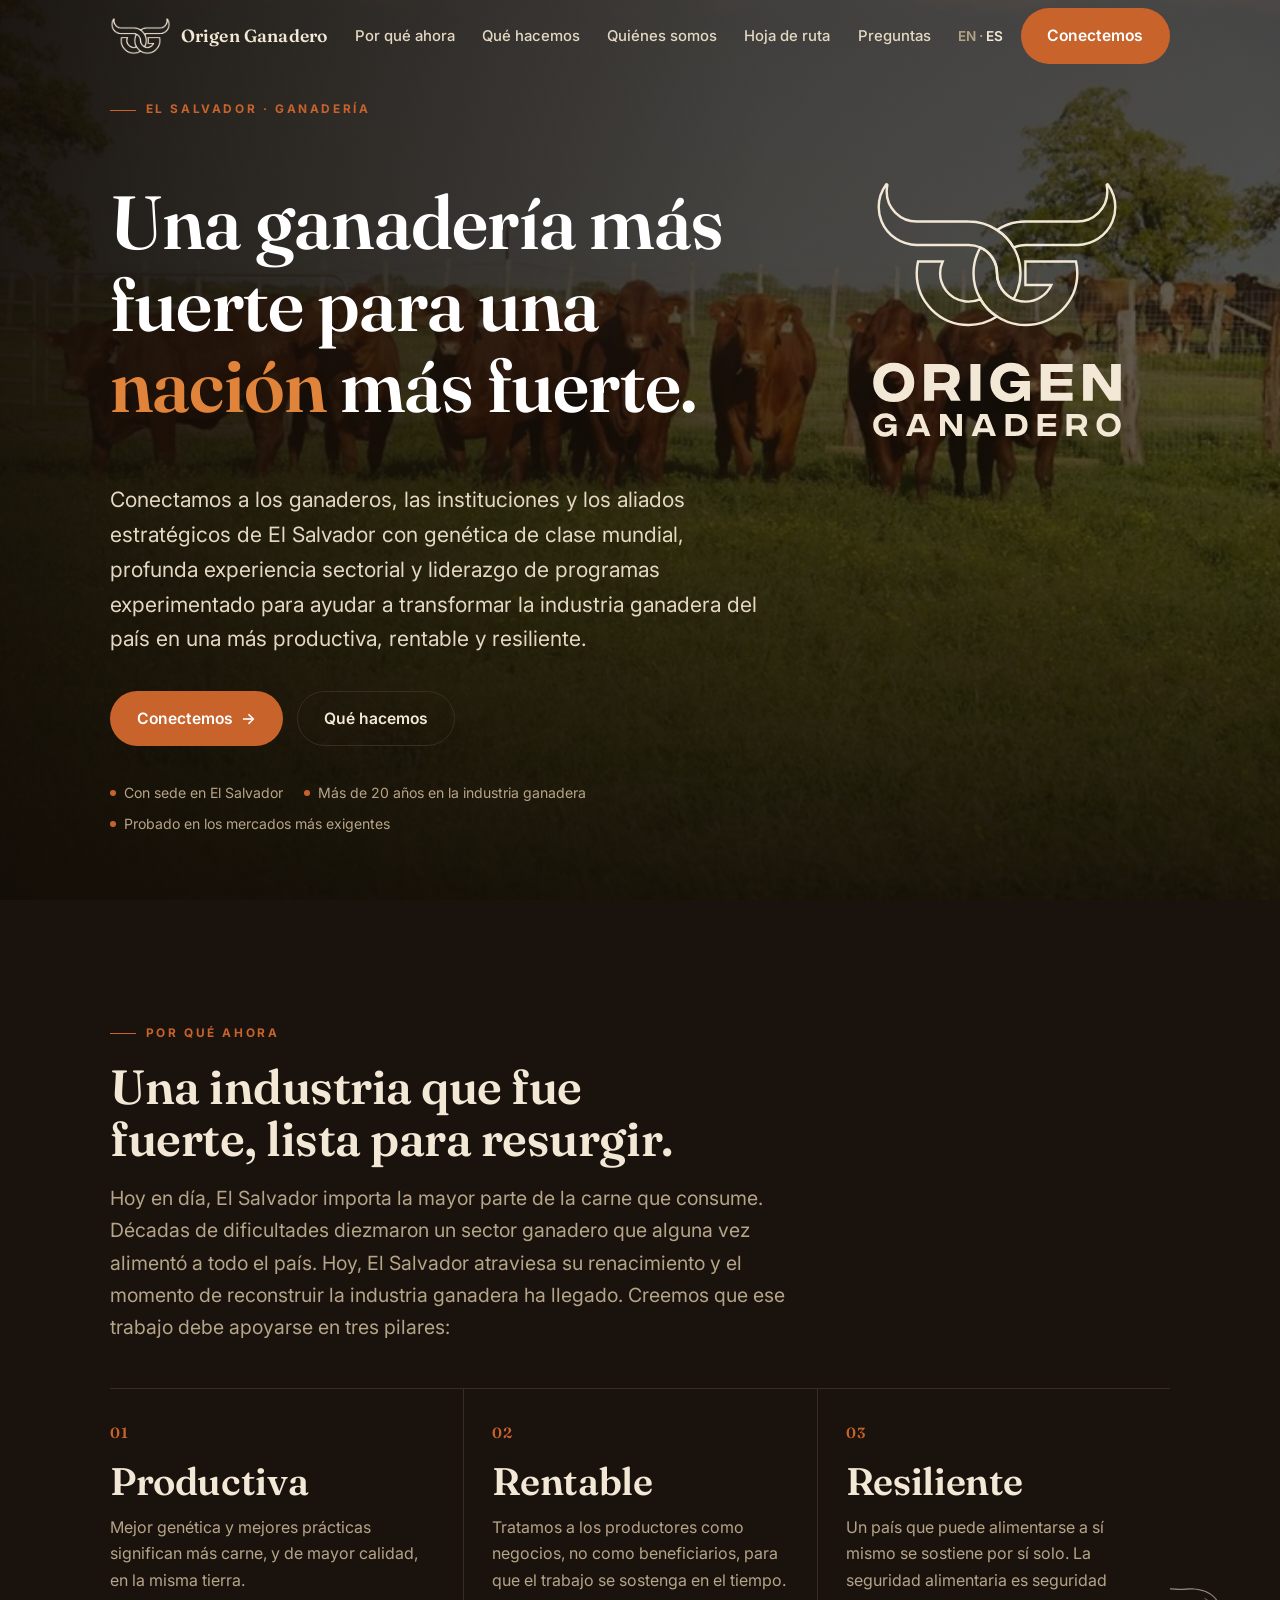
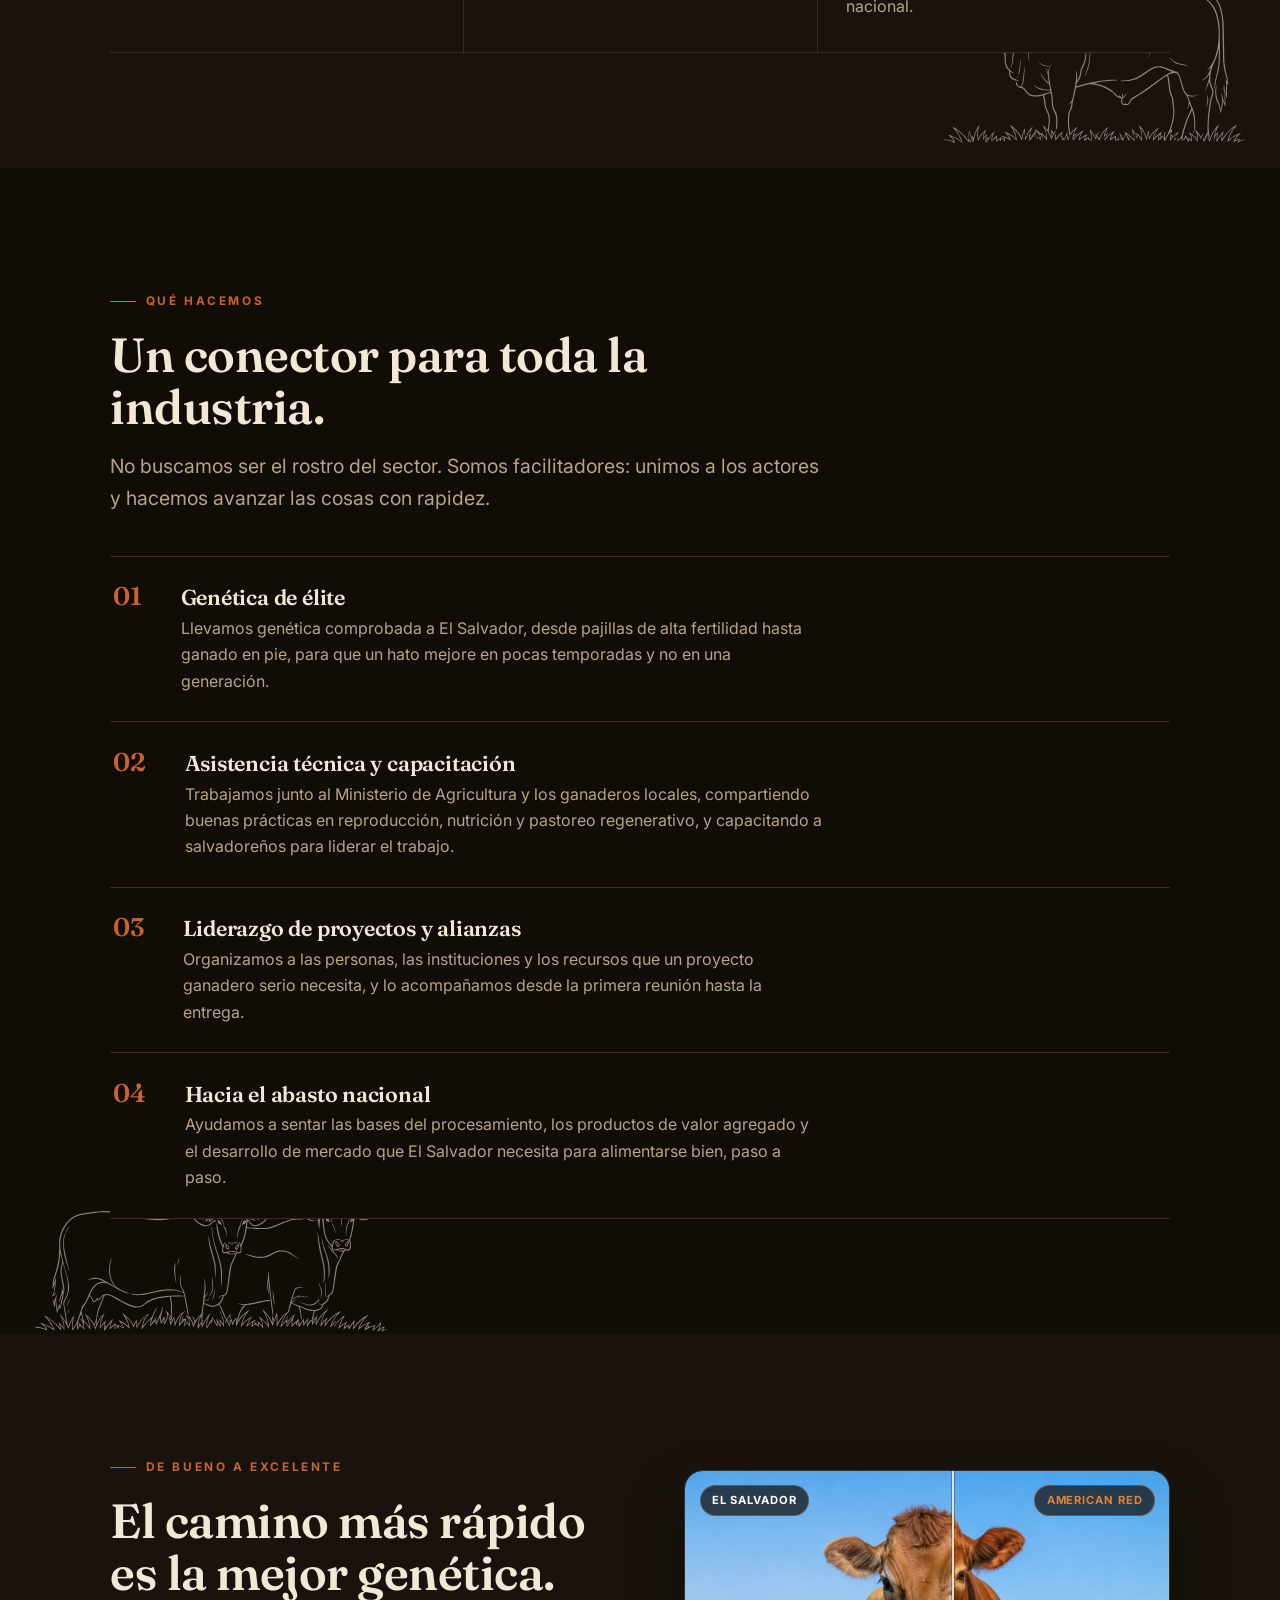
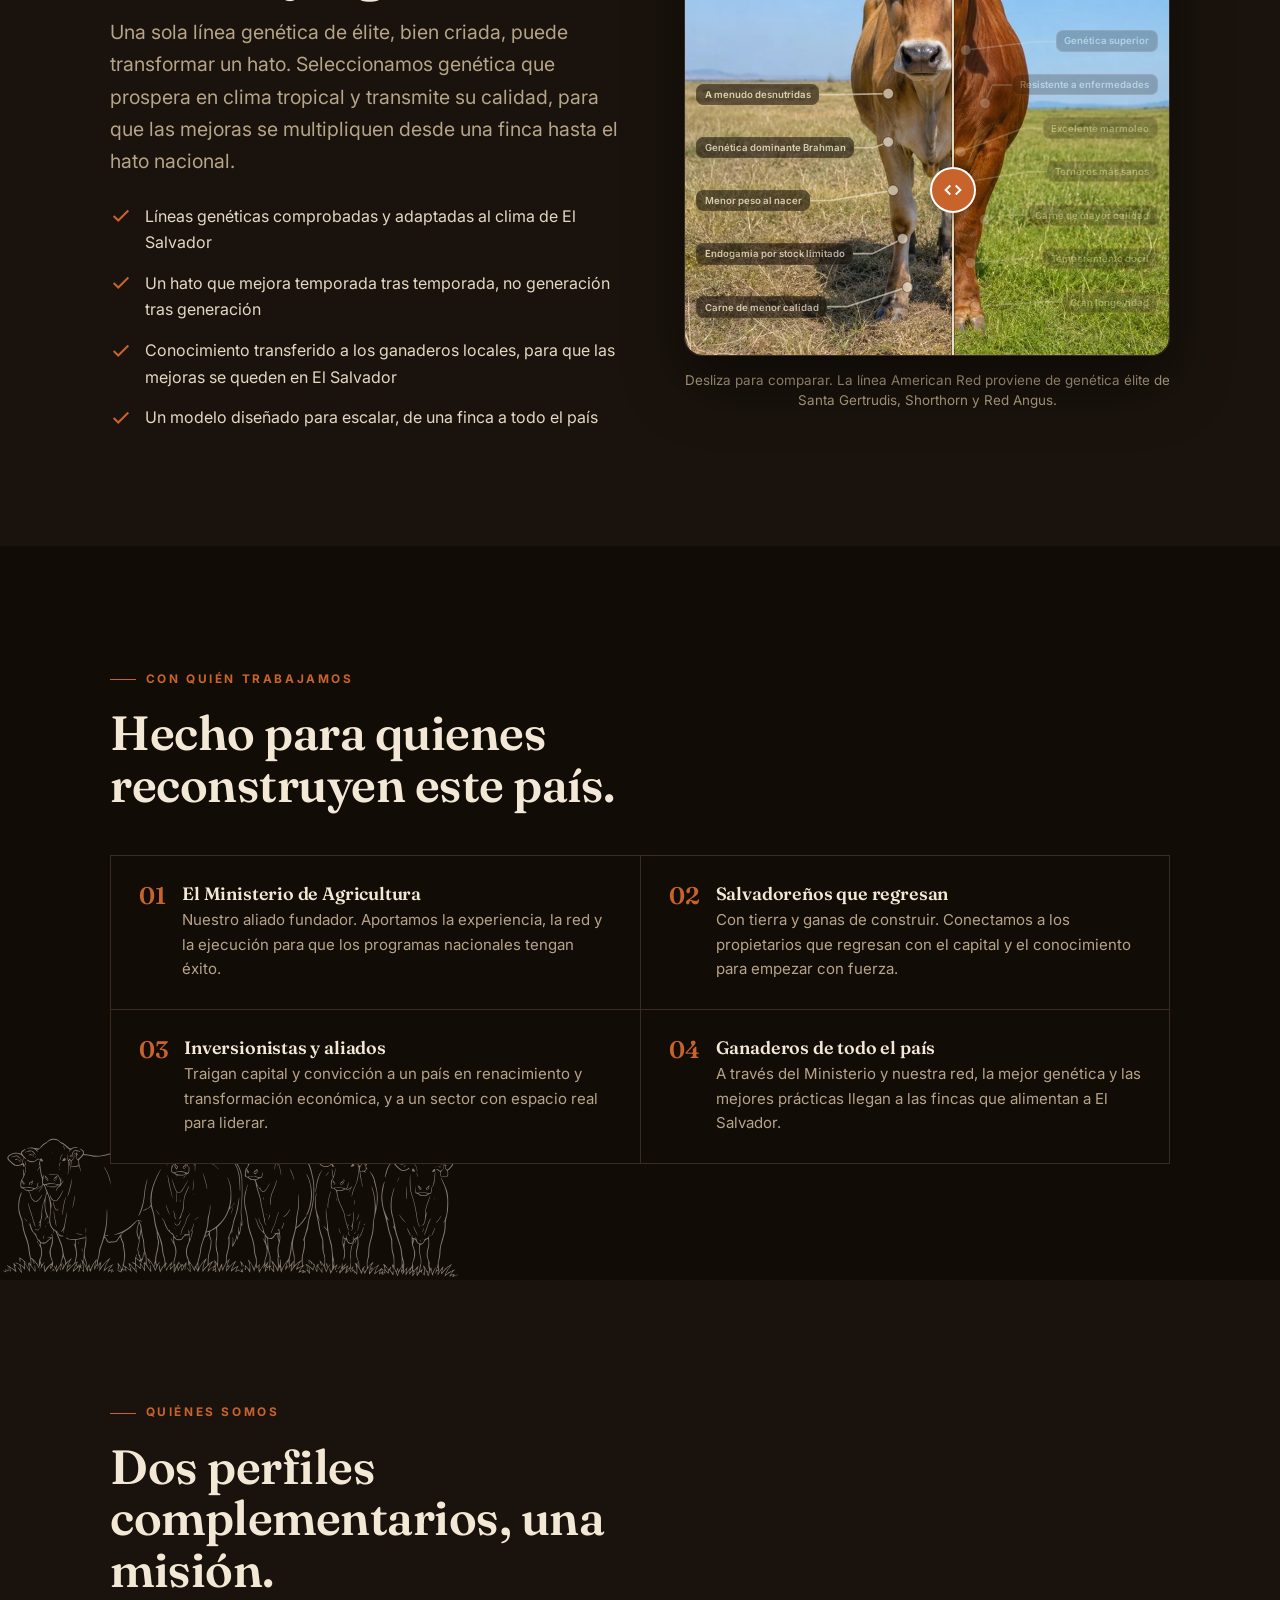
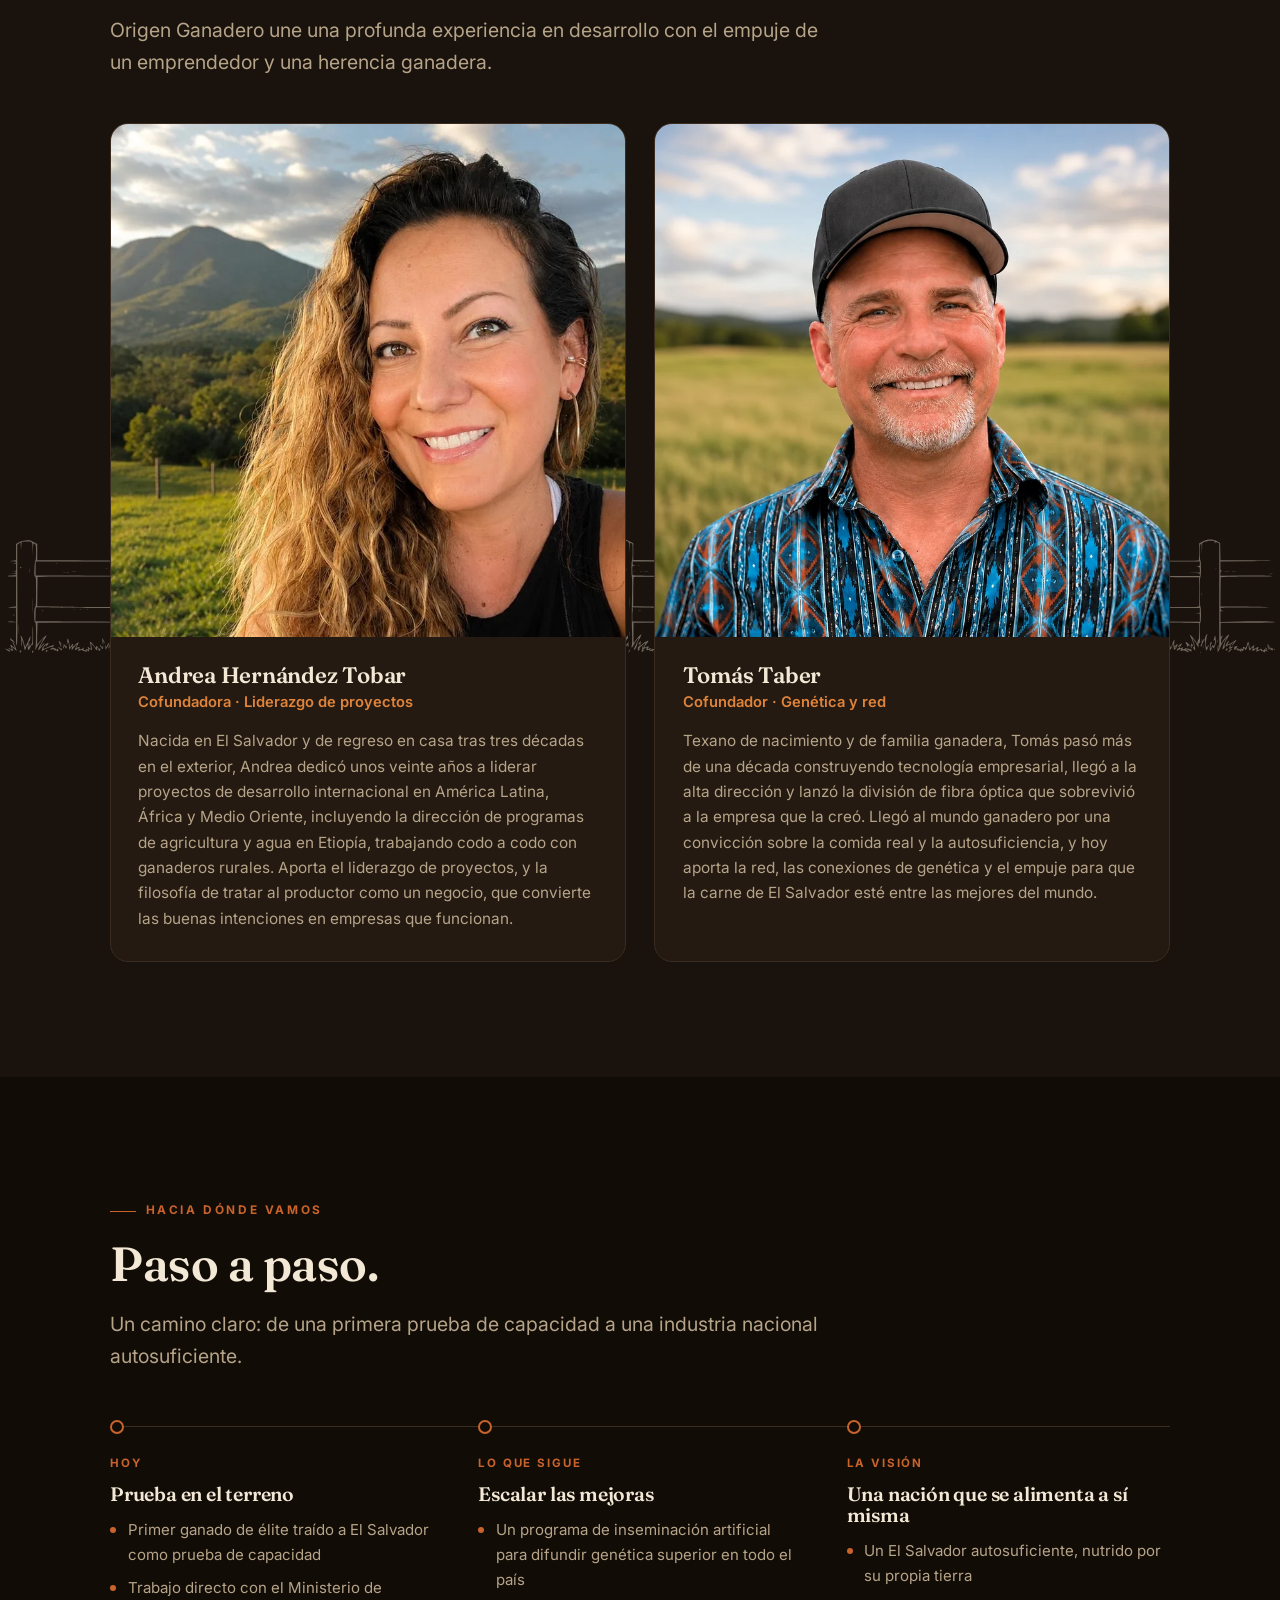
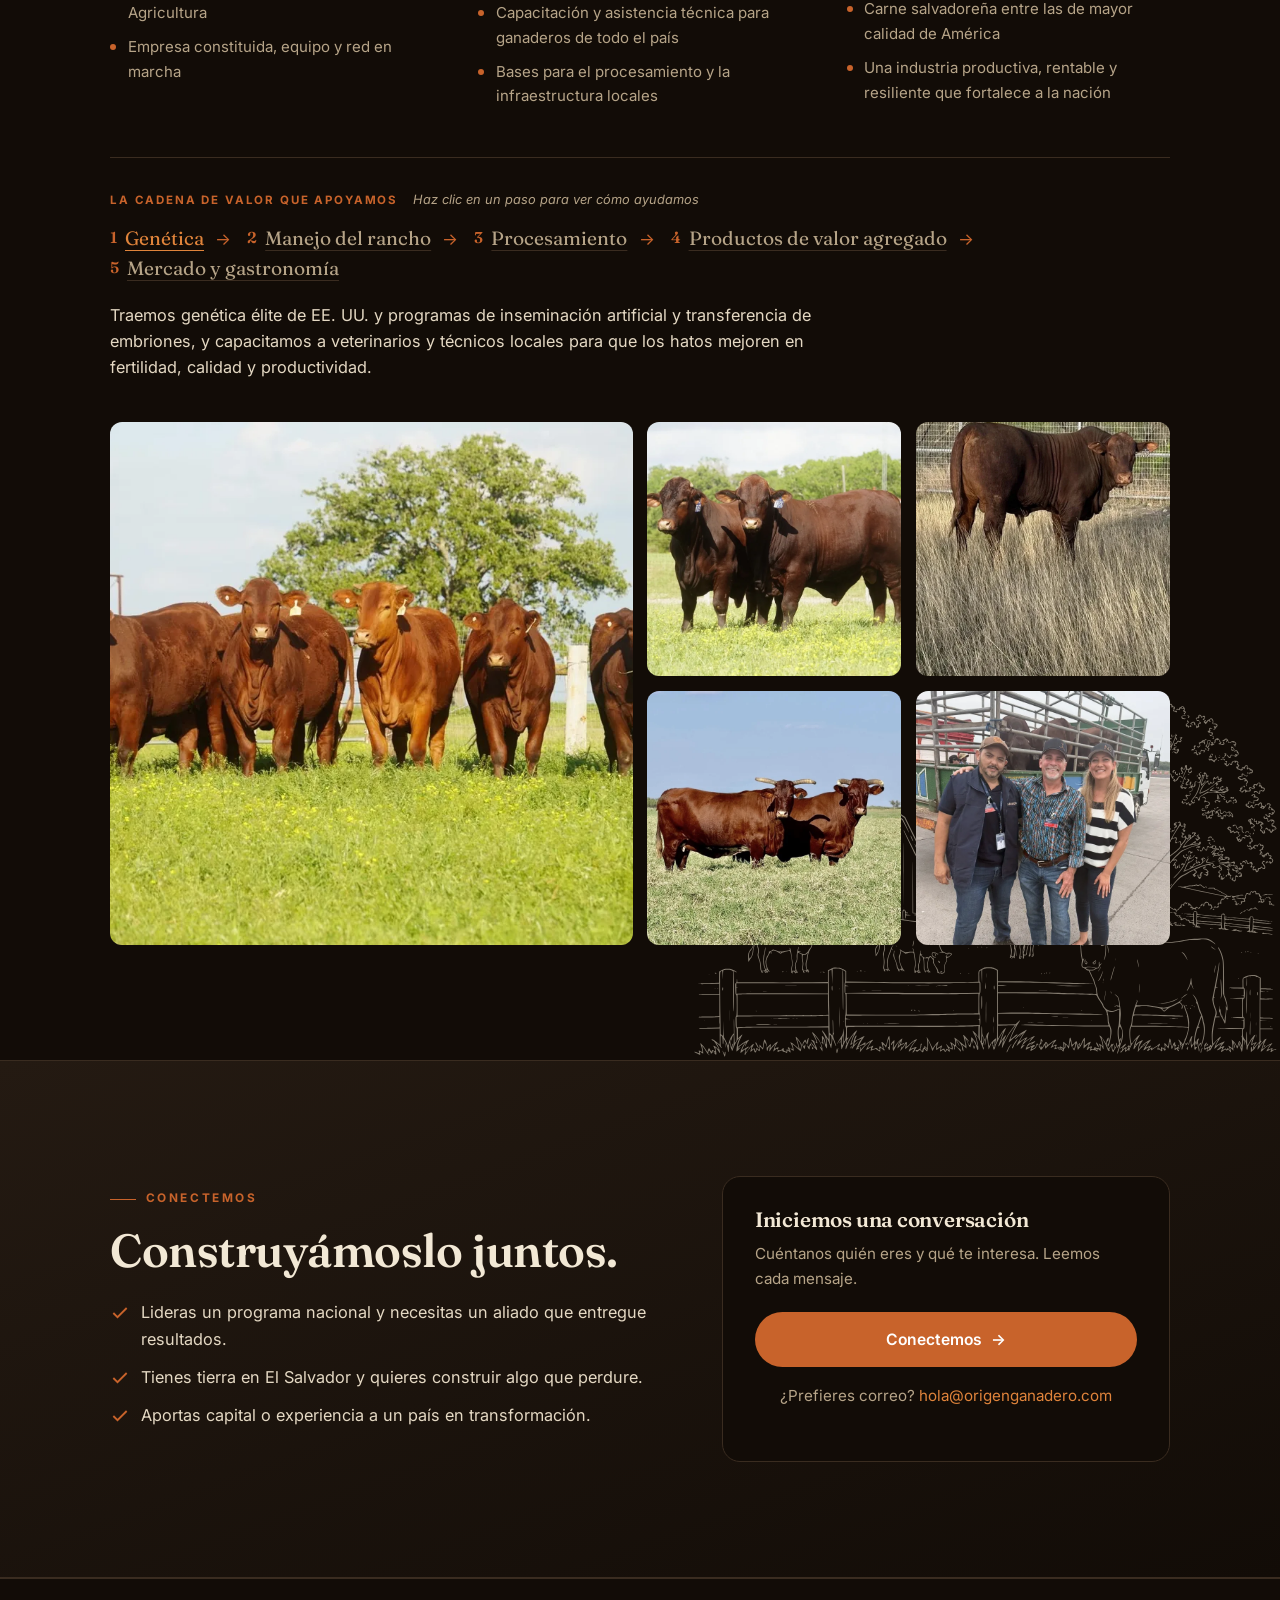
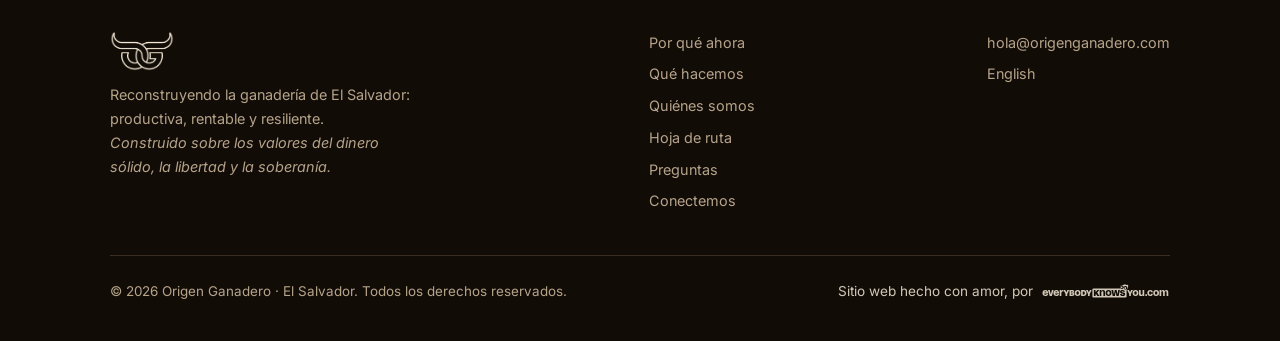
==== es/index.html @ c368002f "Move FAQ to dedicated /faq and /es/faq pages (with WebPage+Breadcrumb+FAQPage schema); remove from l" ====
<!DOCTYPE html>
<html lang="es">
<head>
<meta charset="UTF-8">
<meta name="viewport" content="width=device-width, initial-scale=1.0">
<title>Origen Ganadero · Reconstruyendo la ganadería de El Salvador</title>
<meta name="description" content="Origen Ganadero reconstruye la industria ganadera de El Salvador en toda la cadena de valor: genética bovina e inseminación artificial, manejo del rancho, procesamiento de carne, productos de valor agregado y desarrollo de mercado, en alianza con el Ministerio de Agricultura. Productiva, rentable, resiliente.">
<meta name="keywords" content="Origen Ganadero, ganadería El Salvador, industria ganadera El Salvador, genética bovina, genética ganadera El Salvador, inseminación artificial bovina, transferencia de embriones, mejorar genética bovina, mejoramiento genético del ganado, manejo del rancho, ganadería regenerativa, pastoreo regenerativo, procesamiento de carne El Salvador, carne de valor agregado, asistencia técnica ganadera, cadena de valor ganadera, carne de res El Salvador, Ministerio de Agricultura y Ganadería, seguridad alimentaria, importación de ganado, dinero sólido, soberanía, Bitcoin">

<!-- Canonical + language alternates -->
<link rel="canonical" href="https://origenganadero.com/es/">
<link rel="alternate" hreflang="en" href="https://origenganadero.com/">
<link rel="alternate" hreflang="es" href="https://origenganadero.com/es/">
<link rel="alternate" hreflang="es-SV" href="https://origenganadero.com/es/">
<link rel="alternate" hreflang="x-default" href="https://origenganadero.com/">

<!-- Open Graph -->
<meta property="og:title" content="Origen Ganadero · Reconstruyendo la ganadería de El Salvador">
<meta property="og:description" content="Conectamos a los ganaderos, las instituciones y los aliados de El Salvador con genética de élite, experiencia y liderazgo de proyectos para una industria productiva, rentable y resiliente.">
<meta property="og:type" content="website">
<meta property="og:url" content="https://origenganadero.com/es/">
<meta property="og:image" content="https://origenganadero.com/assets/images/social-share/og-cover.jpg">
<meta property="og:image:width" content="1200">
<meta property="og:image:height" content="630">
<meta property="og:image:alt" content="Ganado en pastura verde · Origen Ganadero, El Salvador">
<meta property="og:site_name" content="Origen Ganadero">
<meta property="og:locale" content="es_SV">
<meta property="og:locale:alternate" content="en_US">

<!-- Twitter Card -->
<meta name="twitter:card" content="summary_large_image">
<meta name="twitter:title" content="Origen Ganadero · Reconstruyendo la ganadería de El Salvador">
<meta name="twitter:description" content="Genética de élite, experiencia técnica y liderazgo de proyectos para la ganadería de El Salvador.">
<meta name="twitter:image" content="https://origenganadero.com/assets/images/social-share/og-cover.jpg">

<!-- Search -->
<meta name="robots" content="index, follow, max-image-preview:large, max-snippet:-1, max-video-preview:-1">
<meta name="author" content="Origen Ganadero">
<meta name="theme-color" content="#C8632B">
<meta name="geo.region" content="SV">
<meta name="geo.placename" content="El Salvador">
<meta http-equiv="content-language" content="es">

<!-- Icons -->
<link rel="icon" href="../favicon.ico" sizes="any">
<link rel="icon" type="image/png" sizes="32x32" href="../favicon-32x32.png">
<link rel="icon" type="image/png" sizes="16x16" href="../favicon-16x16.png">
<link rel="apple-touch-icon" sizes="180x180" href="../apple-touch-icon.png">
<link rel="manifest" href="../site.webmanifest">

<!-- AI assistants -->
<link rel="alternate" type="text/plain" title="llms.txt" href="https://origenganadero.com/llms.txt">

<!-- Performance: preload hero -->
<link rel="preload" as="image" href="../assets/images/hero/hero-1600.webp" type="image/webp">

<!-- Fonts (async) -->
<link rel="preconnect" href="https://fonts.googleapis.com">
<link rel="preconnect" href="https://fonts.gstatic.com" crossorigin>
<link rel="preload" as="style" href="https://fonts.googleapis.com/css2?family=Fraunces:opsz,wght@9..144,400;9..144,500;9..144,600;9..144,700&family=Inter:wght@400;500;600;700&display=swap">
<link rel="stylesheet" href="https://fonts.googleapis.com/css2?family=Fraunces:opsz,wght@9..144,400;9..144,500;9..144,600;9..144,700&family=Inter:wght@400;500;600;700&display=swap" media="print" onload="this.media='all'">
<noscript><link rel="stylesheet" href="https://fonts.googleapis.com/css2?family=Fraunces:opsz,wght@9..144,400;9..144,600;9..144,700&family=Inter:wght@400;500;600;700&display=swap"></noscript>

<link rel="stylesheet" href="../assets/css/tokens.css">
<link rel="stylesheet" href="../assets/css/styles.css">

<!-- Schema.org: Organization -->
<script type="application/ld+json">
{
  "@context": "https://schema.org",
  "@type": "Organization",
  "@id": "https://origenganadero.com/#org",
  "name": "Origen Ganadero",
  "url": "https://origenganadero.com/",
  "logo": "https://origenganadero.com/assets/images/logos/og-logo-color.webp",
  "image": "https://origenganadero.com/assets/images/social-share/og-cover.jpg",
  "slogan": "Una ganadería más fuerte para una nación más fuerte.",
  "description": "Origen Ganadero es una empresa con sede en El Salvador que reconstruye la industria ganadera nacional. Conecta a los ganaderos, las instituciones y los aliados estratégicos con genética de clase mundial, profunda experiencia sectorial y liderazgo de programas experimentado, en alianza con el Ministerio de Agricultura y Ganadería (MAG).",
  "foundingDate": "2026",
  "foundingLocation": {
    "@type": "Place",
    "name": "El Salvador"
  },
  "areaServed": [
    {
      "@type": "Country",
      "name": "El Salvador"
    }
  ],
  "knowsLanguage": [
    "es",
    "en"
  ],
  "knowsAbout": [
    "Genética bovina",
    "Inseminación artificial bovina",
    "Transferencia de embriones",
    "Mejoramiento genético del ganado",
    "Reproducción del ganado",
    "Manejo de ranchos",
    "Pastoreo regenerativo",
    "Nutrición del ganado",
    "Salud del ganado",
    "Procesamiento de carne",
    "Aprovechamiento de la canal",
    "Productos cárnicos de valor agregado",
    "Desarrollo culinario y de mercado",
    "Tecnología agrícola",
    "Capacitación de productores",
    "Gestión de proyectos agrícolas",
    "Seguridad alimentaria",
    "Industria ganadera de El Salvador"
  ],
  "email": "hola@origenganadero.com",
  "address": {
    "@type": "PostalAddress",
    "addressCountry": "SV",
    "addressRegion": "San Salvador",
    "addressLocality": "San Salvador"
  },
  "founder": [
    {
      "@type": "Person",
      "name": "Andrea Hernández Tobar",
      "jobTitle": "Cofundadora",
      "nationality": {
        "@type": "Country",
        "name": "El Salvador"
      },
      "description": "Líder salvadoreña de desarrollo con cerca de dos décadas dirigiendo programas internacionales de agricultura y agua en América Latina, África y el Medio Oriente; lidera la ejecución de proyectos y el enfoque de tratar al productor como empresa.",
      "knowsAbout": [
        "Gestión de proyectos agrícolas",
        "Desarrollo basado en el mercado",
        "Asistencia técnica a ganaderos"
      ]
    },
    {
      "@type": "Person",
      "name": "Tomás Taber",
      "alternateName": "Tom Taber",
      "jobTitle": "Cofundador",
      "nationality": {
        "@type": "Country",
        "name": "Estados Unidos"
      },
      "description": "Texano de nacimiento y de familia ganadera, ex ejecutivo de tecnología empresarial; aporta las conexiones de genética bovina de EE. UU. y la red para reconstruir el hato de El Salvador.",
      "knowsAbout": [
        "Genética bovina",
        "Mejoramiento de ganado de carne",
        "Redes de ganaderos"
      ]
    }
  ]
}
</script>

<!-- Schema.org: WebSite -->
<script type="application/ld+json">
{
  "@context": "https://schema.org",
  "@type": "WebSite",
  "@id": "https://origenganadero.com/#website",
  "url": "https://origenganadero.com/",
  "name": "Origen Ganadero",
  "description": "Reconstruyendo la ganadería de El Salvador: genética de clase mundial, asistencia técnica y liderazgo de programas.",
  "inLanguage": [
    "es",
    "en"
  ],
  "publisher": {
    "@id": "https://origenganadero.com/#org"
  }
}
</script>

<!-- Schema.org: ProfessionalService / LocalBusiness -->
<script type="application/ld+json">
{
  "@context": "https://schema.org",
  "@type": [
    "ProfessionalService",
    "LocalBusiness"
  ],
  "@id": "https://origenganadero.com/#service",
  "name": "Origen Ganadero",
  "description": "Desarrollo de la industria ganadera en El Salvador a lo largo de toda la cadena de valor: genética y reproducción, manejo del rancho, procesamiento, productos de valor agregado, y desarrollo de mercado y gastronomía, en alianza con el Ministerio de Agricultura.",
  "image": "https://origenganadero.com/assets/images/social-share/og-cover.jpg",
  "logo": "https://origenganadero.com/assets/images/logos/og-logo-color.webp",
  "url": "https://origenganadero.com/es/",
  "email": "hola@origenganadero.com",
  "slogan": "Productiva, rentable, resiliente.",
  "address": {
    "@type": "PostalAddress",
    "addressCountry": "SV",
    "addressRegion": "San Salvador",
    "addressLocality": "San Salvador"
  },
  "areaServed": [
    {
      "@type": "Country",
      "name": "El Salvador"
    }
  ],
  "provider": {
    "@id": "https://origenganadero.com/#org"
  },
  "knowsLanguage": [
    "es",
    "en"
  ],
  "currenciesAccepted": "USD",
  "paymentAccepted": "Transferencia bancaria, Bitcoin",
  "serviceType": [
    "Importación de genética ganadera",
    "Inseminación artificial bovina",
    "Transferencia de embriones",
    "Asistencia técnica y capacitación a ganaderos",
    "Manejo regenerativo del rancho",
    "Desarrollo de procesamiento de carne",
    "Productos cárnicos de valor agregado",
    "Desarrollo culinario y de mercado",
    "Gestión de proyectos agrícolas"
  ],
  "hasOfferCatalog": {
    "@type": "OfferCatalog",
    "name": "La cadena de valor que apoyamos",
    "itemListElement": [
      {
        "@type": "Offer",
        "itemOffered": {
          "@type": "Service",
          "name": "Genética y reproducción",
          "description": "Genética bovina élite de EE. UU. con programas de inseminación artificial y transferencia de embriones, y capacitación de veterinarios y técnicos locales, para mejorar la fertilidad, la calidad y la productividad."
        }
      },
      {
        "@type": "Offer",
        "itemOffered": {
          "@type": "Service",
          "name": "Manejo del rancho",
          "description": "Pastoreo regenerativo, programas de forraje y alimentación, y manejo de ganado de bajo estrés para elevar la productividad, la salud del suelo y el bienestar animal."
        }
      },
      {
        "@type": "Offer",
        "itemOffered": {
          "@type": "Service",
          "name": "Procesamiento",
          "description": "Planificación, diseño y presupuesto de plantas de procesamiento y capacitación del personal en aprovechamiento de la canal, para que más de cada animal se convierta en producto de calidad."
        }
      },
      {
        "@type": "Offer",
        "itemOffered": {
          "@type": "Service",
          "name": "Productos de valor agregado",
          "description": "Aprovechamiento de todo el animal, desde vísceras y sebo hasta embutidos, jerky y cortes especiales, para que los productores capturen más valor de cada cabeza."
        }
      },
      {
        "@type": "Offer",
        "itemOffered": {
          "@type": "Service",
          "name": "Desarrollo de mercado y gastronomía",
          "description": "Capacitación de chefs, educación del consumidor, demostraciones de cocina e iniciativas de desarrollo de mercado que aumentan la demanda de carne de calidad."
        }
      }
    ]
  }
}
</script>

</head>
<body>

<header class="site-header">
  <div class="wrap nav">
    <a class="brand" href="#top" aria-label="Inicio Origen Ganadero">
      <img src="../assets/images/logos/og-logo-cream.webp" alt="Origen Ganadero">
      <span class="brand-name">Origen Ganadero</span>
    </a>
    <nav class="nav-links" aria-label="Principal">
      <a href="#why">Por qué ahora</a>
      <a href="#what">Qué hacemos</a>
      <a href="#founders">Quiénes somos</a>
      <a href="#roadmap">Hoja de ruta</a>
      <a href="faq/index.html">Preguntas</a>
    </nav>
    <div class="nav-right">
      <span class="lang"><a href="../index.html">EN</a> · <span class="active">ES</span></span>
      <a class="btn btn--primary" href="#connect">Conectemos</a>
      <button class="nav-toggle" aria-label="Abrir menú" aria-expanded="false">
        <svg viewBox="0 0 24 24" fill="none" stroke="currentColor" stroke-width="2"><line x1="3" y1="6" x2="21" y2="6"/><line x1="3" y1="12" x2="21" y2="12"/><line x1="3" y1="18" x2="21" y2="18"/></svg>
      </button>
    </div>
  </div>
</header>

<main id="top">

  <!-- HERO -->
  <section class="hero">
    <div class="hero__bg">
      <picture>
        <source media="(max-width:800px)" srcset="../assets/images/hero/hero-800.webp">
        <img src="../assets/images/hero/hero-1600.webp" alt="Ganado sano en pastura verde" fetchpriority="high">
      </picture>
    </div>
    <div class="hero__inner wrap">
      <img class="hero-logo" src="../assets/images/logos/og-logo-mix-cream.svg" alt="Logo de Origen Ganadero" fetchpriority="high">
      <span class="eyebrow">El Salvador · Ganadería</span>
      <h1>Una ganadería más fuerte para una <span class="accent">nación</span> más fuerte.</h1>
      <p class="hero__sub">Conectamos a los ganaderos, las instituciones y los aliados estratégicos de El Salvador con genética de clase mundial, profunda experiencia sectorial y liderazgo de programas experimentado para ayudar a transformar la industria ganadera del país en una más productiva, rentable y resiliente.</p>
      <div class="hero__cta">
        <a class="btn btn--primary" href="#connect">Conectemos <span class="arrow">→</span></a>
        <a class="btn btn--ghost" href="#what">Qué hacemos</a>
      </div>
      <div class="hero__meta">
        <span>Con sede en El Salvador</span>
        <span>Más de 20 años en la industria ganadera</span>
        <span>Probado en los mercados más exigentes</span>
      </div>
    </div>
  </section>

  <!-- WHY -->
  <section id="why" class="band band--decor">
    <img class="decor decor--cow-r" src="../assets/images/decor/cow.svg" alt="" aria-hidden="true">
    <div class="wrap">
      <span class="eyebrow reveal">Por qué ahora</span>
      <h2 class="section-title reveal">Una industria que fue fuerte, lista para resurgir.</h2>
      <p class="lead reveal">Hoy en día, El Salvador importa la mayor parte de la carne que consume. Décadas de dificultades diezmaron un sector ganadero que alguna vez alimentó a todo el país. Hoy, El Salvador atraviesa su renacimiento y el momento de reconstruir la industria ganadera ha llegado. Creemos que ese trabajo debe apoyarse en tres pilares:</p>
      <div class="pillars">
        <div class="pillar reveal">
          <h3>Productiva</h3>
          <p>Mejor genética y mejores prácticas significan más carne, y de mayor calidad, en la misma tierra.</p>
        </div>
        <div class="pillar reveal">
          <h3>Rentable</h3>
          <p>Tratamos a los productores como negocios, no como beneficiarios, para que el trabajo se sostenga en el tiempo.</p>
        </div>
        <div class="pillar reveal">
          <h3>Resiliente</h3>
          <p>Un país que puede alimentarse a sí mismo se sostiene por sí solo. La seguridad alimentaria es seguridad nacional.</p>
        </div>
      </div>
    </div>
  </section>

  <!-- WHAT -->
  <section id="what" class="band band--deep band--decor">
    <img class="decor decor--cow-l" src="../assets/images/decor/two-cows.svg" alt="" aria-hidden="true">
    <div class="wrap">
      <span class="eyebrow reveal">Qué hacemos</span>
      <h2 class="section-title reveal">Un conector para toda la industria.</h2>
      <p class="lead reveal">No buscamos ser el rostro del sector. Somos facilitadores: unimos a los actores y hacemos avanzar las cosas con rapidez.</p>
      <div class="cards">
        <div class="card reveal">
          <span class="card__num">01</span>
          <h3>Genética de élite</h3>
          <p>Llevamos genética comprobada a El Salvador, desde pajillas de alta fertilidad hasta ganado en pie, para que un hato mejore en pocas temporadas y no en una generación.</p>
        </div>
        <div class="card reveal">
          <span class="card__num">02</span>
          <h3>Asistencia técnica y capacitación</h3>
          <p>Trabajamos junto al Ministerio de Agricultura y los ganaderos locales, compartiendo buenas prácticas en reproducción, nutrición y pastoreo regenerativo, y capacitando a salvadoreños para liderar el trabajo.</p>
        </div>
        <div class="card reveal">
          <span class="card__num">03</span>
          <h3>Liderazgo de proyectos y alianzas</h3>
          <p>Organizamos a las personas, las instituciones y los recursos que un proyecto ganadero serio necesita, y lo acompañamos desde la primera reunión hasta la entrega.</p>
        </div>
        <div class="card reveal">
          <span class="card__num">04</span>
          <h3>Hacia el abasto nacional</h3>
          <p>Ayudamos a sentar las bases del procesamiento, los productos de valor agregado y el desarrollo de mercado que El Salvador necesita para alimentarse bien, paso a paso.</p>
        </div>
      </div>
    </div>
  </section>

  <!-- SOLUTION -->
  <section id="solution" class="band">
    <div class="wrap split">
      <div class="split__copy">
        <span class="eyebrow reveal">De bueno a excelente</span>
        <h2 class="section-title reveal">El camino más rápido es la mejor genética.</h2>
        <p class="lead reveal">Una sola línea genética de élite, bien criada, puede transformar un hato. Seleccionamos genética que prospera en clima tropical y transmite su calidad, para que las mejoras se multipliquen desde una finca hasta el hato nacional.</p>
        <ul class="checklist reveal">
          <li><svg viewBox="0 0 24 24" fill="none" stroke="currentColor" stroke-width="2.2"><polyline points="20 6 9 17 4 12"/></svg> Líneas genéticas comprobadas y adaptadas al clima de El Salvador</li>
          <li><svg viewBox="0 0 24 24" fill="none" stroke="currentColor" stroke-width="2.2"><polyline points="20 6 9 17 4 12"/></svg> Un hato que mejora temporada tras temporada, no generación tras generación</li>
          <li><svg viewBox="0 0 24 24" fill="none" stroke="currentColor" stroke-width="2.2"><polyline points="20 6 9 17 4 12"/></svg> Conocimiento transferido a los ganaderos locales, para que las mejoras se queden en El Salvador</li>
          <li><svg viewBox="0 0 24 24" fill="none" stroke="currentColor" stroke-width="2.2"><polyline points="20 6 9 17 4 12"/></svg> Un modelo diseñado para escalar, de una finca a todo el país</li>
        </ul>
      </div>
      <div class="split__media reveal">
        <div class="compare">
          <div class="compare__frame">
            <img class="compare__img" src="../assets/images/gallery/comparison-es-cattle.webp" alt="Una vaca típica de El Salvador en pasto seco y escaso" loading="lazy">
            <span class="compare__label compare__label--left">El Salvador</span>
            <div class="compare__overlay">
              <img class="compare__img" src="../assets/images/gallery/comparison-american-red.webp" alt="Una vaca American Red musculosa en pastura verde" loading="lazy">
              <span class="compare__label compare__label--right">American Red</span>
            </div>
            <div class="compare__tags compare__tags--es">
              <svg class="compare__leaders" viewBox="0 0 100 100" preserveAspectRatio="none" aria-hidden="true"></svg>
              <span class="ctag ctag--left ctag--es1">A menudo desnutridas</span>
              <span class="ctag ctag--left ctag--es2">Genética dominante Brahman</span>
              <span class="ctag ctag--left ctag--es3">Menor peso al nacer</span>
              <span class="ctag ctag--left ctag--es4">Endogamia por stock limitado</span>
              <span class="ctag ctag--left ctag--es5">Carne de menor calidad</span>
            </div>
            <div class="compare__tags compare__tags--ar">
              <svg class="compare__leaders" viewBox="0 0 100 100" preserveAspectRatio="none" aria-hidden="true"></svg>
              <span class="ctag ctag--right ctag--ar1">Genética superior</span>
              <span class="ctag ctag--right ctag--ar2">Resistente a enfermedades</span>
              <span class="ctag ctag--right ctag--ar3">Excelente marmoleo</span>
              <span class="ctag ctag--right ctag--ar4">Terneros más sanos</span>
              <span class="ctag ctag--right ctag--ar5">Carne de mayor calidad</span>
              <span class="ctag ctag--right ctag--ar6">Temperamento dócil</span>
              <span class="ctag ctag--right ctag--ar7">Gran longevidad</span>
            </div>
            <div class="compare__divider"></div>
            <button class="compare__handle" type="button" role="slider" aria-label="Desliza para comparar una vaca típica de El Salvador con una American Red" aria-valuemin="0" aria-valuemax="100" aria-valuenow="48" tabindex="0">
              <svg viewBox="0 0 24 24" fill="none" stroke="currentColor" stroke-width="2.2"><polyline points="9 7 4 12 9 17"/><polyline points="15 7 20 12 15 17"/></svg>
            </button>
          </div>
          <p class="compare__caption">Desliza para comparar. La línea American Red proviene de genética élite de Santa Gertrudis, Shorthorn y Red Angus.</p>
        </div>
      </div>
    </div>
  </section>

  <!-- AUDIENCE -->
  <section id="audience" class="band band--deep band--decor">
    <img class="decor decor--herd-l" src="../assets/images/decor/herd.svg" alt="" aria-hidden="true">
    <div class="wrap">
      <span class="eyebrow reveal">Con quién trabajamos</span>
      <h2 class="section-title reveal">Hecho para quienes reconstruyen este país.</h2>
      <div class="audience">
        <div class="aud reveal"><span class="aud__n">01</span><div><h3>El Ministerio de Agricultura</h3><p>Nuestro aliado fundador. Aportamos la experiencia, la red y la ejecución para que los programas nacionales tengan éxito.</p></div></div>
        <div class="aud reveal"><span class="aud__n">02</span><div><h3>Salvadoreños que regresan</h3><p>Con tierra y ganas de construir. Conectamos a los propietarios que regresan con el capital y el conocimiento para empezar con fuerza.</p></div></div>
        <div class="aud reveal"><span class="aud__n">03</span><div><h3>Inversionistas y aliados</h3><p>Traigan capital y convicción a un país en renacimiento y transformación económica, y a un sector con espacio real para liderar.</p></div></div>
        <div class="aud reveal"><span class="aud__n">04</span><div><h3>Ganaderos de todo el país</h3><p>A través del Ministerio y nuestra red, la mejor genética y las mejores prácticas llegan a las fincas que alimentan a El Salvador.</p></div></div>
      </div>
    </div>
  </section>

  <!-- FOUNDERS -->
  <section id="founders" class="band band--decor">
    <img class="decor decor--fence" src="../assets/images/decor/fence.svg" alt="" aria-hidden="true">
    <div class="wrap">
      <span class="eyebrow reveal">Quiénes somos</span>
      <h2 class="section-title reveal">Dos perfiles complementarios, una misión.</h2>
      <p class="lead reveal">Origen Ganadero une una profunda experiencia en desarrollo con el empuje de un emprendedor y una herencia ganadera.</p>
      <div class="founders">
        <article class="founder reveal">
          <div class="founder__img"><img src="../assets/images/team/andrea-hernandez-tobar-origen-ganadero.webp" alt="Andrea Hernández Tobar, cofundadora de Origen Ganadero" loading="lazy"></div>
          <div class="founder__body">
            <h3>Andrea Hernández Tobar</h3>
            <span class="founder__role">Cofundadora · Liderazgo de proyectos</span>
            <p>Nacida en El Salvador y de regreso en casa tras tres décadas en el exterior, Andrea dedicó unos veinte años a liderar proyectos de desarrollo internacional en América Latina, África y Medio Oriente, incluyendo la dirección de programas de agricultura y agua en Etiopía, trabajando codo a codo con ganaderos rurales. Aporta el liderazgo de proyectos, y la filosofía de tratar al productor como un negocio, que convierte las buenas intenciones en empresas que funcionan.</p>
          </div>
        </article>
        <article class="founder reveal">
          <div class="founder__img"><img src="../assets/images/team/tom-taber-origen-ganadero.webp" alt="Tomás Taber, cofundador de Origen Ganadero" loading="lazy"></div>
          <div class="founder__body">
            <h3>Tomás Taber</h3>
            <span class="founder__role">Cofundador · Genética y red</span>
            <p>Texano de nacimiento y de familia ganadera, Tomás pasó más de una década construyendo tecnología empresarial, llegó a la alta dirección y lanzó la división de fibra óptica que sobrevivió a la empresa que la creó. Llegó al mundo ganadero por una convicción sobre la comida real y la autosuficiencia, y hoy aporta la red, las conexiones de genética y el empuje para que la carne de El Salvador esté entre las mejores del mundo.</p>
          </div>
        </article>
      </div>
    </div>
  </section>

  <!-- ROADMAP -->
  <section id="roadmap" class="band band--deep band--decor">
    <img class="decor decor--ranch-r" src="../assets/images/decor/ranch.svg" alt="" aria-hidden="true">
    <div class="wrap">
      <span class="eyebrow reveal">Hacia dónde vamos</span>
      <h2 class="section-title reveal">Paso a paso.</h2>
      <p class="lead reveal">Un camino claro: de una primera prueba de capacidad a una industria nacional autosuficiente.</p>
      <div class="timeline">
        <div class="tl reveal">
          <div class="tl__phase">Hoy</div>
          <h3>Prueba en el terreno</h3>
          <ul>
            <li>Primer ganado de élite traído a El Salvador como prueba de capacidad</li>
            <li>Trabajo directo con el Ministerio de Agricultura</li>
            <li>Empresa constituida, equipo y red en marcha</li>
          </ul>
        </div>
        <div class="tl reveal">
          <div class="tl__phase">Lo que sigue</div>
          <h3>Escalar las mejoras</h3>
          <ul>
            <li>Un programa de inseminación artificial para difundir genética superior en todo el país</li>
            <li>Capacitación y asistencia técnica para ganaderos de todo el país</li>
            <li>Bases para el procesamiento y la infraestructura locales</li>
          </ul>
        </div>
        <div class="tl reveal">
          <div class="tl__phase">La visión</div>
          <h3>Una nación que se alimenta a sí misma</h3>
          <ul>
            <li>Un El Salvador autosuficiente, nutrido por su propia tierra</li>
            <li>Carne salvadoreña entre las de mayor calidad de América</li>
            <li>Una industria productiva, rentable y resiliente que fortalece a la nación</li>
          </ul>
        </div>
      </div>
      <div class="chain reveal">
        <div class="chain__head">
          <span class="chain__label">La cadena de valor que apoyamos</span>
          <span class="chain__hint">Haz clic en un paso para ver cómo ayudamos</span>
        </div>
        <ul class="chain__row" aria-label="Cadena de valor">
          <li><button type="button" class="chain__step is-active" data-step="0" aria-pressed="true">Genética</button></li>
          <li><button type="button" class="chain__step" data-step="1" aria-pressed="false">Manejo del rancho</button></li>
          <li><button type="button" class="chain__step" data-step="2" aria-pressed="false">Procesamiento</button></li>
          <li><button type="button" class="chain__step" data-step="3" aria-pressed="false">Productos de valor agregado</button></li>
          <li><button type="button" class="chain__step" data-step="4" aria-pressed="false">Mercado y gastronomía</button></li>
        </ul>
        <div class="chain__panel" aria-live="polite">
          <p class="chain__desc is-active" data-step="0">Traemos genética élite de EE. UU. y programas de inseminación artificial y transferencia de embriones, y capacitamos a veterinarios y técnicos locales para que los hatos mejoren en fertilidad, calidad y productividad.</p>
          <p class="chain__desc" data-step="1">Asesoramos en pastoreo regenerativo, forrajes y alimentación, y capacitamos a los productores en manejo de bajo estrés, para elevar la productividad, la salud del suelo y el bienestar animal.</p>
          <p class="chain__desc" data-step="2">Ayudamos a planificar, diseñar y presupuestar plantas de procesamiento y capacitamos al personal en aprovechamiento de la canal, para que más de cada animal se convierta en producto de calidad.</p>
          <p class="chain__desc" data-step="3">Ayudamos a aprovechar todo el animal, desde vísceras y sebo hasta embutidos, jerky y cortes especiales, para que los productores capturen más valor de cada cabeza.</p>
          <p class="chain__desc" data-step="4">Capacitamos a chefs y educamos a los consumidores, con demostraciones de cocina e iniciativas de desarrollo de mercado que aumentan la demanda de carne de calidad.</p>
        </div>
      </div>
      <div class="gallery" aria-label="Desde el campo">
        <a href="../assets/images/gallery/cattle-herd-green-pasture-texas.webp" target="_blank" rel="noopener"><img src="../assets/images/gallery/cattle-herd-green-pasture-texas.webp" alt="Un hato de ganado en pastura verde" loading="lazy"></a>
        <a href="../assets/images/gallery/two-bulls-ranch-texas.webp" target="_blank" rel="noopener"><img src="../assets/images/gallery/two-bulls-ranch-texas.webp" alt="Dos toros reproductores en un rancho" loading="lazy"></a>
        <a href="../assets/images/gallery/premium-heifer-texas-zoom.webp" target="_blank" rel="noopener"><img src="../assets/images/gallery/premium-heifer-texas-zoom.webp" alt="Una vaquilla American Red premium" loading="lazy"></a>
        <a href="../assets/images/gallery/es-cattle-not-delivered.webp" target="_blank" rel="noopener"><img src="../assets/images/gallery/es-cattle-not-delivered.webp" alt="Ganado en El Salvador" loading="lazy"></a>
        <a href="../assets/images/gallery/marlon-tom-andrea.webp" target="_blank" rel="noopener"><img src="../assets/images/gallery/marlon-tom-andrea.webp" alt="Marlon, Tomás y Andrea en los corrales" loading="lazy"></a>
      </div>
    </div>
  </section>

  <!-- CTA -->
  <section id="connect" class="band cta">
    <div class="wrap cta__inner">
      <div>
        <span class="eyebrow reveal">Conectemos</span>
        <h2 class="reveal">Construyámoslo juntos.</h2>
        <ul class="who reveal">
          <li><svg viewBox="0 0 24 24" fill="none" stroke="currentColor" stroke-width="2.2"><polyline points="20 6 9 17 4 12"/></svg> Lideras un programa nacional y necesitas un aliado que entregue resultados.</li>
          <li><svg viewBox="0 0 24 24" fill="none" stroke="currentColor" stroke-width="2.2"><polyline points="20 6 9 17 4 12"/></svg> Tienes tierra en El Salvador y quieres construir algo que perdure.</li>
          <li><svg viewBox="0 0 24 24" fill="none" stroke="currentColor" stroke-width="2.2"><polyline points="20 6 9 17 4 12"/></svg> Aportas capital o experiencia a un país en transformación.</li>
        </ul>
      </div>
      <div class="cta__card reveal">
        <h3>Iniciemos una conversación</h3>
        <p>Cuéntanos quién eres y qué te interesa. Leemos cada mensaje.</p>
        <a class="btn btn--primary" href="https://forms.gle/REPLACE-WITH-OG-FORM" target="_blank" rel="noopener">Conectemos <span class="arrow">→</span></a>
        <p class="cta__note">¿Prefieres correo? <a href="mailto:hola@origenganadero.com">hola@origenganadero.com</a></p>
      </div>
    </div>
  </section>

</main>

<footer class="site-footer">
  <div class="wrap">
    <div class="footer-grid">
      <div class="footer-col">
        <div class="footer-brand">
          <img src="../assets/images/logos/og-logo-cream.webp" alt="Origen Ganadero">
        </div>
        <p>Reconstruyendo la ganadería de El Salvador: productiva, rentable y resiliente.</p>
        <p class="footer-ethos">Construido sobre los valores del dinero sólido, la libertad y la soberanía.</p>
      </div>
      <div class="footer-col">
        <div class="footer-links">
          <a href="#why">Por qué ahora</a>
          <a href="#what">Qué hacemos</a>
          <a href="#founders">Quiénes somos</a>
          <a href="#roadmap">Hoja de ruta</a>
      <a href="faq/index.html">Preguntas</a>
          <a href="#connect">Conectemos</a>
        </div>
      </div>
      <div class="footer-col">
        <div class="footer-links">
          <a href="mailto:hola@origenganadero.com">hola@origenganadero.com</a>
          <a href="../index.html">English</a>
          
          
        </div>
      </div>
    </div>
    <div class="footer-bottom">
      <small>© <span data-year>2026</span> Origen Ganadero · El Salvador. Todos los derechos reservados.</small>
      <a class="eky-credit" href="https://everybodyknowsyou.com" target="_blank" rel="noopener" aria-label="Sitio web hecho con amor por everybodyknowsyou.com">
        <span class="eky-credit__text">Sitio web hecho con amor, por</span>
<?xml version="1.0" encoding="UTF-8"?>
<svg role="img" aria-label="everybodyknowsyou.com" id="Layer_1" data-name="Layer 1" xmlns="http://www.w3.org/2000/svg" viewBox="0 0 1296.95 160.34">
  <defs>
    <style>
            .cls-1 { fill: var(--eky-bg, #ffffff); }
      .cls-2 { fill: var(--eky-fg, currentColor); }
    </style>
  </defs>
  <g>
    <g>
      <g>
        <rect class="cls-2" x="515.16" y="55.21" width="342.62" height="90.52" rx="12" ry="12"/>
        <path class="cls-1" d="M530.13,71.12h16.6v15.46l-.24,6.96h.32l3.32-4.61,15.14-17.81h19.83l-22.02,25.02,22.18,33.68h-19.92l-13.76-20.73-4.86,5.34v15.38h-16.6v-58.69Z"/>
        <path class="cls-1" d="M604.13,71.12v8.01h.32c4.53-6.23,10.53-9.23,18.54-9.23,12.47,0,18.94,7.29,18.94,22.02v37.89h-16.6v-35.3c0-7.69-2.75-10.85-8.58-10.85-7.21,0-11.82,4.7-11.82,12.14v34h-16.6v-58.69h15.79Z"/>
        <path class="cls-1" d="M647.37,100.43c0-17.57,11.09-30.52,29.31-30.52s29.31,12.95,29.31,30.52-11.09,30.6-29.31,30.6-29.31-13.03-29.31-30.6ZM688.66,100.43c0-9.8-3.81-17.16-11.98-17.16s-11.98,7.37-11.98,17.16,3.81,17.24,11.98,17.24,11.98-7.45,11.98-17.24Z"/>
        <path class="cls-1" d="M705.66,71.12h17.57l6.64,35.62c.41,2.02.73,4.86,1.14,6.88h.32l1.21-6.88,6.88-35.62h18.54l7.45,35.62,1.29,6.88h.32l1.05-6.88,5.99-35.62h17.24l-13.28,58.69h-21.53l-6.64-32.38-1.29-6.88h-.32l-1.21,6.88-6.56,32.38h-21.45l-13.36-58.69Z"/>
        <path class="cls-1" d="M791.81,110.79l17-.08c.57,4.78,3.72,7.53,9.31,7.53,4.61,0,7.85-1.7,7.85-5.26,0-2.67-1.78-4.37-5.59-5.26l-14.09-3.24c-8.98-2.02-13.84-7.77-13.84-16.27,0-11.5,8.99-18.3,24.69-18.3,14.65,0,23.56,6.96,23.8,18.05h-17c-.49-3.32-2.67-5.67-7.69-5.67-4.37,0-7.21,1.54-7.21,4.61,0,2.43,1.7,3.81,5.59,4.7l14.09,3.24c9.23,2.1,14.09,8.18,14.09,16.84,0,12.71-10.28,19.35-24.77,19.35-16.19,0-25.99-7.77-26.23-20.24Z"/>
      </g>
      <g>
        <path class="cls-2" d="M918.06,100.39c0-17.57,11.09-30.52,29.31-30.52s29.31,12.95,29.31,30.52-11.09,30.6-29.31,30.6-29.31-13.03-29.31-30.6ZM959.34,100.39c0-9.8-3.81-17.16-11.98-17.16s-11.98,7.37-11.98,17.16,3.81,17.24,11.98,17.24,11.98-7.45,11.98-17.24Z"/>
        <path class="cls-2" d="M1018.85,129.78v-7.85h-.32c-4.61,6.15-10.52,9.07-17.89,9.07-11.98,0-18.46-7.29-18.46-21.94v-37.97h16.6v35.38c0,7.69,2.83,10.77,8.18,10.77,6.56,0,11.09-4.61,11.09-12.63v-33.52h16.6v58.69h-15.79Z"/>
        <path class="cls-2" d="M884.01,109.52l-20.4-38.4h17.84l8.26,17.75c.99,2.06,1.9,4.96,2.89,7.02h.33c.91-2.06,1.82-4.96,2.72-7.02l7.85-17.75h17.51l-20.07,38.57v21.31h-16.93v-21.47Z"/>
      </g>
      <g>
        <path class="cls-2" d="M14.66,100.39c0-17.97,10.85-30.52,29.55-30.52s28.01,12.47,27.36,34.41h-39.35c.89,8.91,4.53,14.01,11.66,14.01,5.67,0,9.31-3,10.44-8.5h16.76c-2.19,13.28-12.31,21.21-26.88,21.21-18.7,0-29.55-12.63-29.55-30.6ZM54.58,92.54c-1.05-6.56-4.78-9.96-10.36-9.96s-9.8,3.64-11.42,9.96h21.78Z"/>
        <path class="cls-2" d="M69.8,71.09h17.49l9.47,35.62c.57,2.02,1.05,4.86,1.62,6.88h.32l1.54-6.88,8.99-35.62h17.16l-17.81,58.69h-21.13l-17.65-58.69Z"/>
        <path class="cls-2" d="M124.69,100.39c0-17.97,10.85-30.52,29.55-30.52s28.01,12.47,27.36,34.41h-39.35c.89,8.91,4.53,14.01,11.66,14.01,5.67,0,9.31-3,10.44-8.5h16.76c-2.19,13.28-12.31,21.21-26.88,21.21-18.7,0-29.55-12.63-29.55-30.6ZM164.61,92.54c-1.05-6.56-4.78-9.96-10.36-9.96s-9.8,3.64-11.42,9.96h21.78Z"/>
        <path class="cls-2" d="M187.44,71.09h15.46v9.47h.32c3.64-7.37,8.74-10.69,15.71-10.69,1.86,0,3.56.24,5.1.81v15.79h-.32c-1.7-.49-3.24-.73-5.18-.73-9.15,0-14.49,5.42-14.49,16.11v27.93h-16.6v-58.69Z"/>
        <path class="cls-2" d="M285.57,71.09h26.15c13.52,0,20.97,5.42,20.97,14.82,0,6.15-3.08,10.36-9.96,12.39v.32c8.02,1.46,12.23,6.23,12.23,13.84,0,10.52-8.42,17.33-21.7,17.33h-27.69v-58.69ZM316.66,88.82c0-3.64-2.02-5.18-6.56-5.18h-7.93v10.77h7.93c4.37,0,6.56-1.86,6.56-5.59ZM318.6,111.24c0-3.81-2.27-5.99-6.88-5.99h-9.55v11.98h9.63c4.45,0,6.8-2.19,6.8-5.99Z"/>
        <path class="cls-2" d="M337.95,100.39c0-17.57,11.09-30.52,29.31-30.52s29.31,12.95,29.31,30.52-11.09,30.6-29.31,30.6-29.31-13.03-29.31-30.6ZM379.24,100.39c0-9.8-3.8-17.16-11.98-17.16s-11.98,7.37-11.98,17.16,3.8,17.24,11.98,17.24,11.98-7.45,11.98-17.24Z"/>
        <path class="cls-2" d="M402.08,71.09h24.13c18.62,0,29.63,10.36,29.63,29.31s-11.01,29.39-29.63,29.39h-24.13v-58.69ZM438.99,100.39c0-10.77-5.83-16.19-13.36-16.19h-6.96v32.46h6.96c7.53,0,13.36-5.51,13.36-16.27Z"/>
        <path class="cls-2" d="M471.04,109.52l-20.4-38.4h17.84l8.26,17.75c.99,2.06,1.9,4.96,2.89,7.02h.33c.91-2.06,1.82-4.96,2.72-7.02l7.85-17.75h17.51l-20.07,38.57v21.31h-16.93v-21.47Z"/>
        <path class="cls-2" d="M245.89,109.52l-20.4-38.4h17.84l8.26,17.75c.99,2.06,1.9,4.96,2.89,7.02h.33c.91-2.06,1.82-4.96,2.72-7.02l7.85-17.75h17.51l-20.07,38.57v21.31h-16.93v-21.47Z"/>
      </g>
    </g>
    <g>
      <g>
        <path class="cls-2" d="M837.89,14.05c5.42-1.65,11.14.47,13.85,5.48.39.72,1.1,1.2,1.88,1.34.7.12,1.52-.2,2.16-.74,4.05-3.38,9.74-3.68,14.06-.7,4.24,2.92,5.92,8.22,4.35,13.25l-6.96,22.26c-2.45,8.46-9.67,14.45-18.27,15.02-8.94.6-17.2-4.68-20.36-13.03-.17-.45-.5-.62-.88-.67s-.66.09-.98.46c-5.78,6.49-15.01,8.59-23.07,5.2-7.59-3.19-12.57-10.83-12.37-19.15.21-8.44,5.67-16.24,13.97-18.77l32.61-9.94ZM844.69,65.73c8.85,1.59,17.31-4.28,18.9-13.13,1.59-8.85-4.28-17.31-13.13-18.9-8.85-1.59-17.31,4.28-18.9,13.13s4.28,17.31,13.13,18.9ZM808.72,59.25c8.85,1.59,17.31-4.28,18.9-13.13,1.59-8.85-4.28-17.31-13.13-18.9-8.85-1.59-17.31,4.28-18.9,13.13-1.59,8.85,4.28,17.31,13.13,18.9Z"/>
        <g>
          <path class="cls-1" d="M850.46,33.7c8.85,1.59,14.72,10.06,13.13,18.9-1.59,8.85-10.06,14.72-18.9,13.13-8.85-1.59-14.72-10.06-13.13-18.9s10.06-14.72,18.9-13.13Z"/>
          <path class="cls-1" d="M814.49,27.22c8.85,1.59,14.72,10.06,13.13,18.9-1.59,8.85-10.06,14.72-18.9,13.13-8.85-1.59-14.72-10.06-13.13-18.9,1.59-8.85,10.06-14.72,18.9-13.13Z"/>
        </g>
      </g>
      <g>
        <g>
          <path class="cls-2" d="M847.57,56.91c-.06-.86-.28-1.56-.42-2.47.64.65,1.19,1.16,1.91,1.66,1.12.79,2.71.42,3.44-.7.73-1.11.45-2.64-.68-3.44-.71-.5-1.52-.66-2.4-1.05,1.54-.53,3.13-1,3.41-2.57.17-.93-.14-1.9-.84-2.43-1.03-.79-2.26-.75-3.22.02-.58.46-1.06.91-1.67,1.49.18-.89.4-1.63.45-2.5.09-1.44-1.09-2.58-2.46-2.58s-2.55,1.17-2.48,2.62c.04.85.33,1.53.43,2.46-.47-.54-.95-.89-1.43-1.33-1.13-1.04-2.8-.99-3.77.19-.91,1.1-.66,2.87.58,3.67.72.46,1.49.65,2.34.99-.88.38-1.73.56-2.45,1.09-1.21.89-1.32,2.65-.36,3.69,1.04,1.12,2.62,1.06,3.73.03l1.46-1.34c-.23.92-.51,1.75-.51,2.68,0,1.41,1.2,2.5,2.56,2.45s2.46-1.22,2.37-2.6Z"/>
          <path class="cls-2" d="M847.57,56.91c.09,1.38-1.03,2.55-2.37,2.6s-2.56-1.05-2.56-2.45c0-.94.27-1.76.51-2.68l-1.46,1.34c-1.12,1.03-2.7,1.09-3.73-.03-.96-1.04-.84-2.8.36-3.69.71-.53,1.56-.71,2.45-1.09-.85-.34-1.62-.53-2.34-.99-1.24-.79-1.49-2.57-.58-3.67.97-1.17,2.64-1.23,3.77-.19.48.45.96.79,1.43,1.33-.1-.93-.38-1.61-.43-2.46-.07-1.44,1.07-2.62,2.48-2.62s2.55,1.14,2.46,2.58c-.05.87-.27,1.6-.45,2.5.61-.58,1.09-1.03,1.67-1.49.96-.77,2.19-.81,3.22-.02.7.54,1,1.5.84,2.43-.28,1.57-1.87,2.04-3.41,2.57.88.39,1.69.54,2.4,1.05,1.13.8,1.41,2.33.68,3.44-.73,1.11-2.32,1.48-3.44.7-.72-.5-1.27-1.01-1.91-1.66.14.92.37,1.62.42,2.47Z"/>
        </g>
        <g>
          <path class="cls-2" d="M810.13,50.42c.09-1.04-.23-1.92-.46-2.9.76.65,1.37,1.38,2.24,1.82,1.23.63,2.73.08,3.32-1.08s.21-2.6-.95-3.29c-.73-.43-1.51-.63-2.28-.94.71-.21,1.29-.46,1.92-.73,1.42-.61,1.98-2.23,1.25-3.55s-2.48-1.69-3.67-.79c-.67.5-1.22,1.01-1.84,1.61.23-1.08.58-2.02.43-3.07-.18-1.23-1.33-2.03-2.49-2.01s-2.27.88-2.4,2.1c-.11,1.04.22,1.91.45,2.98-.52-.57-1.04-.93-1.58-1.42-1.11-1-2.86-.89-3.77.32s-.53,2.95.79,3.67c.74.41,1.47.63,2.23.89-.85.33-1.63.52-2.35.98-1.23.78-1.49,2.47-.66,3.57s2.46,1.35,3.58.48c.64-.49,1.17-.96,1.77-1.57-.22,1.07-.56,1.95-.45,2.98.14,1.28,1.29,2.13,2.5,2.11s2.29-.84,2.41-2.17Z"/>
          <path class="cls-2" d="M810.13,50.42c-.12,1.32-1.24,2.14-2.41,2.17s-2.36-.83-2.5-2.11c-.11-1.03.23-1.91.45-2.98-.6.61-1.13,1.08-1.77,1.57-1.12.87-2.73.66-3.58-.48s-.57-2.79.66-3.57c.72-.46,1.5-.64,2.35-.98-.77-.26-1.49-.48-2.23-.89-1.32-.73-1.68-2.5-.79-3.67s2.66-1.32,3.77-.32c.54.49,1.06.85,1.58,1.42-.23-1.07-.56-1.94-.45-2.98.13-1.22,1.24-2.08,2.4-2.1s2.31.78,2.49,2.01c.15,1.05-.2,1.99-.43,3.07.62-.6,1.17-1.1,1.84-1.61,1.2-.9,2.97-.5,3.67.79s.17,2.93-1.25,3.55c-.63.27-1.21.52-1.92.73.77.32,1.55.51,2.28.94,1.16.68,1.53,2.13.95,3.29s-2.09,1.71-3.32,1.08c-.87-.44-1.48-1.17-2.24-1.82.23.98.55,1.86.46,2.9Z"/>
        </g>
      </g>
    </g>
  </g>
  <g fill="var(--eky-fg, currentColor)">
    <path d="M1046.08,112.99h15.96v16.61h-15.96v-16.61Z"/>
    <path d="M1065.91,100.33c0-17.49,11.29-30.39,29.1-30.39,13.79,0,25.15,8.06,26.36,22.41h-16.85c-.56-5.8-4.03-9.11-9.43-9.11-8.06,0-11.93,7.42-11.93,17.09s3.79,17.17,11.85,17.17c5.4,0,8.95-3.3,9.67-9.67h16.85c-1.13,14.91-12.66,22.97-26.52,22.97-18.14,0-29.1-12.98-29.1-30.47Z"/>
    <path d="M1124.75,100.33c0-17.49,11.04-30.39,29.18-30.39s29.18,12.9,29.18,30.39-11.04,30.47-29.18,30.47-29.18-12.98-29.18-30.47ZM1165.86,100.33c0-9.75-3.79-17.09-11.93-17.09s-11.93,7.33-11.93,17.09,3.79,17.17,11.93,17.17,11.93-7.42,11.93-17.17Z"/>
    <path d="M1204.31,71.15v7.98h.32c4.43-5.97,10.64-9.19,17.9-9.19s12.41,3.14,15.4,9.19h.32c4.92-6.21,10.72-9.19,17.9-9.19,12.58,0,19.27,8.71,19.27,22.81v36.84h-16.53v-34.26c0-7.66-2.34-11.69-8.06-11.69-6.53,0-10.56,5-10.56,12.9v33.05h-16.53v-34.34c0-7.58-2.42-11.61-8.14-11.61-6.61,0-10.48,5.24-10.48,12.9v33.05h-16.53v-58.44h15.72Z"/>
  </g>
</svg>      </a>
    </div>
  </div>
</footer>

<script src="../assets/js/main.js" defer></script>
</body>
</html>
---- assets/css/tokens.css ----
/* assets/css/tokens.css — COLORS + FONTS only. The single source of truth.
   Edit this one file to re-skin the whole site (EN + ES stay in sync). */
:root{
  /* Brand palette — "premium dark chocolate" with cream text + a subtle ember-orange accent */
  --bg:        #1A130D;   /* page background (dark chocolate)  */
  --bg-deep:   #120C07;   /* deeper bands / footer            */
  --surface:   #241A12;   /* cards                            */
  --surface-2: #2E2118;   /* raised cards / hover             */
  --ink:       #F2E8D5;   /* headings (cream — matches logo)  */
  --body:      #E4D8C3;   /* body text                        */
  --muted:     #B6A488;   /* secondary text                   */
  --line:      #3A2C20;   /* hairlines / borders              */
  --accent:    #C8632B;   /* primary accent — ember orange    */
  --accent-2:  #E0843B;   /* accent hover / highlight         */
  --green:     #6FA03C;   /* nature accent (from the logo), used sparingly */

  /* Footer credit colors (read by the EKY credit logo — see footer-credit.md) */
  --footer-bg: var(--bg-deep);
  --footer-fg: #F2E8D5;

  /* Fonts — Fraunces (editorial serif, premium) + Inter (clean, full Spanish glyphs) */
  --font-display: 'Fraunces', Georgia, 'Times New Roman', serif;
  --font-body:    'Inter', system-ui, -apple-system, Segoe UI, Roboto, sans-serif;

  /* Layout */
  --max: 1140px;
}
---- assets/css/styles.css ----
/* assets/css/styles.css — all styling. References tokens.css; never hard-codes a hex. */

/* ---------- reset ---------- */
*{margin:0;padding:0;box-sizing:border-box}
html{scroll-behavior:smooth;scroll-padding-top:84px;-webkit-text-size-adjust:100%}
body{
  font-family:var(--font-body);
  color:var(--body);
  background:var(--bg);
  line-height:1.65;
  -webkit-font-smoothing:antialiased;
  overflow-x:hidden;
}
img{max-width:100%;display:block}
a{color:var(--accent-2);text-decoration:none;transition:color .2s}
a:hover{color:var(--ink)}
h1,h2,h3,h4{font-family:var(--font-display);color:var(--ink);line-height:1.08;font-weight:600;letter-spacing:-.01em}
ul{list-style:none}

/* ---------- layout helpers ---------- */
.wrap{max-width:var(--max);margin:0 auto;padding:0 clamp(1.2rem,4vw,2.5rem)}
section{position:relative}
.band{padding:clamp(4rem,9vw,7.5rem) 0}
.band--deep{background:var(--bg-deep)}
.eyebrow{
  font-family:var(--font-body);font-weight:700;text-transform:uppercase;
  letter-spacing:.22em;font-size:.74rem;color:var(--accent);margin-bottom:1.1rem;
  display:inline-flex;align-items:center;gap:.6rem;
}
.eyebrow::before{content:"";width:26px;height:1px;background:var(--accent);display:inline-block}
.section-title{font-size:clamp(1.9rem,4.4vw,3rem);max-width:18ch;margin-bottom:1.1rem}
.lead{font-size:clamp(1.05rem,2.2vw,1.22rem);color:var(--muted);max-width:60ch}

/* ---------- buttons ---------- */
.btn{
  display:inline-flex;align-items:center;gap:.55rem;
  font-family:var(--font-body);font-weight:600;font-size:.98rem;
  padding:.85rem 1.6rem;border-radius:999px;cursor:pointer;border:1px solid transparent;
  transition:transform .2s,background .2s,color .2s,border-color .2s;
}
.btn--primary{background:var(--accent);color:#fff}
.btn--primary:hover{background:var(--accent-2);color:#fff;transform:translateY(-2px)}
.btn--ghost{background:transparent;color:var(--ink);border-color:var(--line)}
.btn--ghost:hover{border-color:var(--accent);color:var(--ink);transform:translateY(-2px)}
.btn .arrow{transition:transform .2s}
.btn:hover .arrow{transform:translateX(3px)}

/* ---------- header / nav ---------- */
.site-header{
  position:fixed;top:0;left:0;right:0;z-index:50;
  background:rgba(18,12,7,0);backdrop-filter:blur(0);
  transition:background .3s,backdrop-filter .3s,border-color .3s;
  border-bottom:1px solid transparent;
}
.site-header.scrolled{background:rgba(18,12,7,.86);backdrop-filter:blur(10px);border-bottom-color:var(--line)}
.nav{display:flex;align-items:center;justify-content:space-between;height:72px;gap:1rem}
.brand{display:flex;align-items:center;gap:.6rem}
.brand img{height:38px;width:auto}
.brand .brand-name{font-family:var(--font-display);font-size:1.1rem;color:var(--ink);font-weight:600;letter-spacing:.01em}
.nav-links{display:flex;align-items:center;gap:1.7rem}
.nav-links a{color:var(--body);font-size:.93rem;font-weight:500}
.nav-links a:hover{color:var(--accent-2)}
.nav-right{display:flex;align-items:center;gap:1.1rem}
.lang{font-size:.85rem;color:var(--muted);font-weight:600;white-space:nowrap}
.lang a{color:var(--muted)}
.lang a:hover{color:var(--accent-2)}
.lang .active{color:var(--ink)}
.nav-toggle{display:none;background:none;border:0;color:var(--ink);cursor:pointer;padding:.3rem}
.nav-toggle svg{width:26px;height:26px}

/* ---------- hero ---------- */
.hero{
  position:relative;min-height:100svh;display:flex;align-items:center;
  padding-top:84px;padding-bottom:3rem;overflow:hidden;
}
.hero__bg{position:absolute;inset:0;z-index:0}
.hero__bg img{width:100%;height:100%;object-fit:cover}
.hero__bg::after{
  content:"";position:absolute;inset:0;
  background:
    linear-gradient(180deg, rgba(18,12,7,.62) 0%, rgba(18,12,7,.55) 40%, rgba(18,12,7,.92) 100%),
    linear-gradient(90deg, rgba(18,12,7,.85) 0%, rgba(18,12,7,.35) 60%, rgba(18,12,7,.2) 100%);
}
.hero__inner{position:relative;z-index:1;width:100%;display:grid;grid-template-columns:1fr auto;column-gap:clamp(2rem,5vw,4.5rem);align-items:center}
.hero h1{
  font-size:clamp(2.5rem,6.4vw,4.7rem);max-width:16ch;margin:.4rem 0 1.3rem;
  color:#fff;text-wrap:balance;
}
.hero h1 .accent{color:var(--accent-2)}
.hero__sub{font-size:clamp(1.05rem,2.3vw,1.32rem);color:var(--body);max-width:50ch;margin-bottom:2.1rem}
.hero__cta{display:flex;flex-wrap:wrap;gap:.9rem}
.hero__meta{margin-top:2.2rem;color:var(--muted);font-size:.88rem;display:flex;flex-wrap:wrap;gap:.5rem 1.3rem}
.hero__meta span{display:inline-flex;align-items:center;gap:.5rem}
.hero__meta span::before{content:"";width:6px;height:6px;border-radius:50%;background:var(--accent)}

/* ---------- mission / why (editorial columns, no boxes) ---------- */
.pillars{counter-reset:pil;display:grid;grid-template-columns:repeat(3,1fr);margin-top:2.8rem;
  border-top:1px solid var(--line);border-bottom:1px solid var(--line)}
.pillar{counter-increment:pil;background:var(--bg);border:0;border-radius:0;border-left:1px solid var(--line);
  padding:2rem clamp(1.1rem,2.2vw,1.9rem)}
.pillar:first-child{border-left:0;padding-left:0}
.pillar::before{content:"0" counter(pil);display:block;font-family:var(--font-display);color:var(--accent);
  font-size:.92rem;font-weight:600;letter-spacing:.05em;margin-bottom:1rem}
.pillar h3{font-size:clamp(1.7rem,3.3vw,2.4rem);margin-bottom:.7rem;color:var(--ink)}
.pillar p{color:var(--muted);font-size:1rem}

/* ---------- what we do (numbered list, no boxes) ---------- */
.cards{display:grid;grid-template-columns:1fr;margin-top:2.6rem;border-top:1px solid var(--line)}
.card{background:var(--bg-deep);border:0;border-radius:0;border-bottom:1px solid var(--line);
  display:grid;grid-template-columns:auto 1fr;column-gap:clamp(1.1rem,3vw,2.4rem);row-gap:.35rem;
  align-items:baseline;padding:1.7rem .2rem}
.card__num{grid-column:1;grid-row:1 / span 2;font-family:var(--font-display);font-size:1.6rem;color:var(--accent);font-weight:600;line-height:1}
.card h3{grid-column:2;font-size:1.35rem;transition:color .2s}
.card p{grid-column:2;color:var(--muted);font-size:1rem;max-width:64ch}
.card:hover h3{color:var(--accent-2)}

/* ---------- split (problem/solution) ---------- */
.split{display:grid;grid-template-columns:1.05fr 1fr;gap:clamp(2rem,5vw,4rem);align-items:center}
.split__media{position:relative}
.split__media img{border-radius:18px;width:100%;aspect-ratio:4/3;object-fit:cover;box-shadow:0 30px 60px rgba(0,0,0,.45)}
.split__media .tag{
  position:absolute;left:1rem;bottom:1rem;background:rgba(18,12,7,.82);backdrop-filter:blur(4px);
  color:var(--ink);font-size:.8rem;font-weight:600;padding:.5rem .9rem;border-radius:999px;border:1px solid var(--line)
}
.checklist{margin-top:1.6rem;display:flex;flex-direction:column;gap:.9rem}
.checklist li{display:flex;gap:.8rem;align-items:flex-start;color:var(--body)}
.checklist li svg{flex:none;width:22px;height:22px;color:var(--accent);margin-top:.15rem}

/* ---------- audience (bordered matrix, no fills) ---------- */
.audience{display:grid;grid-template-columns:1fr 1fr;margin-top:2.8rem;
  border-top:1px solid var(--line);border-left:1px solid var(--line)}
.aud{display:flex;gap:1rem;background:var(--bg-deep);border:0;border-radius:0;
  border-right:1px solid var(--line);border-bottom:1px solid var(--line);
  padding:1.7rem clamp(1.2rem,2.2vw,1.9rem);transition:background .25s}
.aud:hover{background:var(--surface)}
.aud__n{font-family:var(--font-display);color:var(--accent);font-size:1.5rem;font-weight:600;line-height:1}
.aud h3{font-size:1.12rem;margin-bottom:.3rem}
.aud p{color:var(--muted);font-size:.94rem}

/* ---------- founders ---------- */
.founders{display:grid;grid-template-columns:repeat(2,1fr);gap:1.8rem;margin-top:2.8rem}
.founder{background:var(--surface);border:1px solid var(--line);border-radius:18px;overflow:hidden;display:flex;flex-direction:column}
.founder__img{aspect-ratio:1/1;overflow:hidden}
.founder__img img{width:100%;height:100%;object-fit:cover;transition:transform .5s}
.founder:hover .founder__img img{transform:scale(1.04)}
.founder__body{padding:1.6rem 1.7rem 1.9rem}
.founder__body h3{font-size:1.4rem;margin-bottom:.15rem}
.founder__role{color:var(--accent-2);font-weight:600;font-size:.92rem;margin-bottom:.9rem;display:block}
.founder__body p{color:var(--muted);font-size:.96rem}

/* ---------- roadmap (connected timeline) ---------- */
.timeline{margin-top:3rem;display:grid;grid-template-columns:repeat(3,1fr);gap:clamp(1.4rem,4vw,2.8rem);position:relative}
.timeline::before{content:"";position:absolute;top:6px;left:0;right:0;height:1px;background:var(--line)}
.tl{position:relative;background:none;border:0;border-radius:0;padding:2.1rem 0 0}
.tl::before{content:"";position:absolute;top:0;left:0;width:14px;height:14px;border-radius:50%;
  background:var(--bg-deep);border:2px solid var(--accent);box-sizing:border-box}
.tl__phase{font-family:var(--font-body);text-transform:uppercase;letter-spacing:.16em;font-size:.72rem;font-weight:700;color:var(--accent);margin-bottom:.7rem}
.tl h3{font-size:1.22rem;margin-bottom:.8rem}
.tl ul{display:flex;flex-direction:column;gap:.55rem}
.tl li{color:var(--muted);font-size:.94rem;padding-left:1.1rem;position:relative}
.tl li::before{content:"";position:absolute;left:0;top:.6em;width:6px;height:6px;border-radius:50%;background:var(--accent)}

/* ---------- gallery strip ---------- */
.gallery{display:grid;grid-template-columns:repeat(4,1fr);gap:.9rem;margin-top:2.6rem}
.gallery img{border-radius:12px;aspect-ratio:1/1;object-fit:cover;transition:transform .4s,filter .4s;filter:saturate(.95)}
.gallery a:hover img{transform:scale(1.05);filter:saturate(1.1)}
.gallery a:nth-child(1){grid-column:span 2;grid-row:span 2}
.gallery a:nth-child(1) img{aspect-ratio:1/1;height:100%}

/* ---------- CTA band ---------- */
.cta{background:linear-gradient(160deg,var(--surface) 0%,var(--bg-deep) 100%);border-top:1px solid var(--line);border-bottom:1px solid var(--line)}
.cta__inner{display:grid;grid-template-columns:1.1fr .9fr;gap:clamp(2rem,5vw,4rem);align-items:center}
.cta h2{font-size:clamp(1.9rem,4.4vw,2.9rem);margin-bottom:1rem}
.cta .who{display:flex;flex-direction:column;gap:.7rem;margin:1.4rem 0 1.8rem}
.cta .who li{display:flex;gap:.7rem;color:var(--body);font-size:1.02rem}
.cta .who li svg{flex:none;width:20px;height:20px;color:var(--accent);margin-top:.25rem}
.cta__card{background:var(--bg-deep);border:1px solid var(--line);border-radius:18px;padding:2rem}
.cta__card h3{font-size:1.3rem;margin-bottom:.6rem}
.cta__card p{color:var(--muted);font-size:.95rem;margin-bottom:1.3rem}
.cta__card .btn{width:100%;justify-content:center}
.cta__note{margin-top:1rem;font-size:.85rem;color:var(--muted);text-align:center}

/* ---------- footer ---------- */
.site-footer{background:var(--footer-bg);color:var(--footer-fg);padding:3.2rem 0 2.4rem;border-top:1px solid var(--line)}
.footer-grid{display:flex;flex-wrap:wrap;gap:2rem;justify-content:space-between;align-items:flex-start}
.footer-brand{display:flex;align-items:center;gap:.6rem;margin-bottom:.8rem}
.footer-brand img{height:40px}
.footer-col p{color:var(--muted);font-size:.9rem;max-width:34ch}
.footer-links{display:flex;flex-direction:column;gap:.5rem}
.footer-links a{color:var(--muted);font-size:.9rem}
.footer-links a:hover{color:var(--footer-fg)}
.footer-bottom{margin-top:2.6rem;padding-top:1.5rem;border-top:1px solid var(--line);display:flex;flex-wrap:wrap;gap:1rem;justify-content:space-between;align-items:center}
.footer-bottom small{color:var(--muted);font-size:.84rem}
.footer-ethos{color:var(--muted);font-size:.82rem;font-style:italic;max-width:46ch}

/* EKY credit (recolorable) */
.eky-credit{display:inline-flex;align-items:center;gap:.5rem;margin-top:0;text-decoration:none;font-family:var(--font-body);font-size:.85rem;color:var(--footer-fg);opacity:.85}
.eky-credit:hover{opacity:1;color:var(--footer-fg)}
.eky-credit__text{color:var(--footer-fg)}
.eky-credit svg{--eky-bg:var(--footer-bg);height:16px;width:auto;display:block}

/* ---------- reveal animation ---------- */
.reveal{opacity:0;transform:translateY(22px);transition:opacity .6s ease,transform .6s ease}
.reveal.in{opacity:1;transform:none}
@media (prefers-reduced-motion:reduce){
  .reveal{opacity:1;transform:none;transition:none}
  html{scroll-behavior:auto}
}

/* ---------- responsive ---------- */
@media (max-width:900px){
  .pillars,.founders,.audience{grid-template-columns:1fr}
  .pillar{border-left:0;border-top:1px solid var(--line);padding:1.6rem 0}
  .pillar:first-child{border-top:0}
  .audience{border-left:0}
  .aud{border-right:0}
  .timeline{grid-template-columns:1fr;gap:0;padding-left:0}
  .timeline::before{top:0;bottom:0;left:6px;right:auto;width:1px;height:auto}
  .tl{padding:.2rem 0 1.8rem 1.8rem}
  .tl::before{top:.3rem;left:0}
  .tl:last-child{padding-bottom:0}
  .split,.cta__inner{grid-template-columns:1fr}
  .gallery{grid-template-columns:repeat(2,1fr)}
  .gallery a:nth-child(1){grid-column:span 2;grid-row:auto}
  .nav-links{
    position:fixed;inset:72px 0 auto 0;background:rgba(18,12,7,.97);backdrop-filter:blur(12px);
    flex-direction:column;gap:0;padding:.5rem 0;border-bottom:1px solid var(--line);
    transform:translateY(-12px);opacity:0;pointer-events:none;transition:opacity .25s,transform .25s;
  }
  .nav-links.open{transform:none;opacity:1;pointer-events:auto}
  .nav-links a{padding:.9rem 2rem;width:100%}
  .nav-toggle{display:block}
}
@media (max-width:560px){
  .gallery{grid-template-columns:repeat(2,1fr)}
  .hero__cta .btn{flex:1 1 auto;justify-content:center}
  .brand .brand-name{display:none}
}

/* ---------- before/after comparison slider ---------- */
.compare{user-select:none;width:100%}
.compare__frame{
  position:relative;border-radius:18px;overflow:hidden;aspect-ratio:1/1;width:100%;
  box-shadow:0 30px 60px rgba(0,0,0,.45);border:1px solid var(--line);
  --pos:52%;cursor:ew-resize;touch-action:pan-y;
}
.compare__img{position:absolute;inset:0;width:100%;height:100%;object-fit:cover;display:block;
  pointer-events:none;border-radius:0;box-shadow:none;aspect-ratio:auto}
.compare__overlay{position:absolute;inset:0;clip-path:inset(0 0 0 var(--pos));will-change:clip-path}
.compare__label{
  position:absolute;top:.9rem;font-family:var(--font-body);font-weight:700;
  font-size:.7rem;letter-spacing:.08em;text-transform:uppercase;color:#fff;
  background:rgba(18,12,7,.7);backdrop-filter:blur(4px);padding:.32rem .7rem;border-radius:999px;
  border:1px solid rgba(242,232,213,.18)}
.compare__label--left{left:.9rem}
.compare__label--right{right:.9rem;color:var(--accent-2);border-color:rgba(200,99,43,.5)}
.compare__divider{position:absolute;top:0;bottom:0;left:var(--pos);width:2px;background:rgba(242,232,213,.9);
  transform:translateX(-1px);z-index:5;pointer-events:none;box-shadow:0 0 0 1px rgba(0,0,0,.25)}
.compare__handle{
  position:absolute;top:66%;left:var(--pos);z-index:6;transform:translate(-50%,-50%);
  width:46px;height:46px;border-radius:50%;border:2px solid #fff;background:var(--accent);
  color:#fff;display:grid;place-items:center;cursor:ew-resize;box-shadow:0 6px 18px rgba(0,0,0,.4);touch-action:none}
.compare__handle:focus-visible{outline:3px solid var(--accent-2);outline-offset:3px}
.compare__handle svg{width:22px;height:22px;pointer-events:none}
.compare__tags{position:absolute;inset:0;z-index:4;pointer-events:none;transition:opacity .3s ease}
.ctag{position:absolute;display:inline-block;max-width:44%;font-family:var(--font-body);font-weight:600;
  font-size:.6rem;line-height:1.15;color:var(--ink);background:rgba(18,12,7,.84);backdrop-filter:blur(4px);
  padding:.26rem .46rem;border-radius:7px;border:1px solid var(--line);white-space:nowrap}
.ctag--right{right:.7rem;text-align:left;border-color:rgba(200,99,43,.55)}
.ctag--left{left:.7rem;text-align:right;border-color:var(--line)}
.ctag--ar1{top:33%}.ctag--ar2{top:42%}.ctag--ar3{top:51%}.ctag--ar4{top:60%}.ctag--ar5{top:69%}.ctag--ar6{top:78%}.ctag--ar7{top:87%}
.ctag--es1{top:44%}.ctag--es2{top:55%}.ctag--es3{top:66%}.ctag--es4{top:77%}.ctag--es5{top:88%}
.compare__leaders{position:absolute;inset:0;width:100%;height:100%;overflow:visible;pointer-events:none}
.compare__leaders polyline{fill:none;stroke:var(--ink);stroke-width:1.6;vector-effect:non-scaling-stroke;
  stroke-linejoin:round;stroke-linecap:round;opacity:.9}
.compare__leaders circle{fill:var(--ink);stroke:rgba(18,12,7,.5);stroke-width:1;vector-effect:non-scaling-stroke}
.compare__caption{margin-top:.9rem;color:var(--muted);font-size:.84rem;text-align:center;line-height:1.5}
@media (max-width:560px){
  .compare__frame{--pos:50%}
  .ctag{font-size:.54rem;max-width:52%;padding:.22rem .4rem;border-radius:6px}
  .compare__leaders polyline{stroke-width:1.4}
  .compare__handle{width:40px;height:40px}
  .compare__label{font-size:.62rem}
}

/* ---------- decorative line-art (cream, behind content) ---------- */
.band--decor{overflow:hidden}
.band--decor > .wrap{position:relative;z-index:1}
.decor{position:absolute;z-index:0;pointer-events:none;user-select:none;display:block}
.decor--cow-r{right:clamp(.5rem,2.5vw,3rem);bottom:1.4rem;width:clamp(240px,24vw,380px);opacity:.55}
.decor--cow-l{left:clamp(.5rem,2.5vw,3rem);bottom:0;width:clamp(270px,28vw,440px);opacity:.55}
.decor--herd-l{left:0;bottom:0;width:clamp(320px,36vw,580px);opacity:.5}
.decor--ranch-r{right:0;bottom:0;width:clamp(380px,46vw,760px);opacity:.5}
.decor--fence{left:0;width:100%;bottom:30%;opacity:.4}
@media (max-width:1000px){
  .band--decor{display:flex;flex-direction:column;padding-bottom:clamp(.9rem,3vw,1.6rem)}
  .band--decor > .wrap{order:1}
  .decor{display:block;position:static;order:2;left:auto;right:auto;bottom:auto;transform:none;
    margin:1.4rem auto 0;width:min(76vw,340px);opacity:.55}
  .decor--fence{width:100%;margin:1.2rem 0 0}
}

/* hero brand logo badge (full-color logo on a white rim) */
.hero__inner > .eyebrow,.hero__inner > h1,.hero__inner > .hero__sub,.hero__inner > .hero__cta,.hero__inner > .hero__meta{grid-column:1;justify-self:start}
.hero-logo{grid-column:2;grid-row:2;align-self:center;justify-self:center;width:clamp(240px,27vw,420px);margin:0}
@media (max-width:820px){
  .hero__inner{grid-template-columns:1fr;justify-items:center;text-align:center;row-gap:1.4rem}
  .hero__inner > .eyebrow,.hero__inner > h1,.hero__inner > .hero__sub,.hero__inner > .hero__cta,.hero__inner > .hero__meta{grid-column:1;justify-self:center}
  .hero h1,.hero__sub{margin-left:auto;margin-right:auto}
  .hero__cta{justify-content:center}
  .hero-logo{grid-column:1;grid-row:auto;width:min(78vw,380px);margin:0 auto .4rem}
}


/* ---------- value-chain strip (roadmap, interactive) ---------- */
.chain{margin-top:3rem;padding-top:1.9rem;border-top:1px solid var(--line)}
.chain__head{display:flex;flex-wrap:wrap;align-items:baseline;gap:.4rem .9rem}
.chain__label{font-family:var(--font-body);text-transform:uppercase;letter-spacing:.16em;font-size:.72rem;font-weight:700;color:var(--accent)}
.chain__hint{font-family:var(--font-body);font-size:.8rem;color:var(--muted);font-style:italic}
.chain__row{counter-reset:chain;display:flex;flex-wrap:wrap;align-items:center;gap:.4rem 1rem;list-style:none;padding:0;margin-top:1.1rem}
.chain__row li{display:flex;align-items:center;gap:0;font-size:clamp(1rem,1.7vw,1.2rem);line-height:1.2}
.chain__row li::before{counter-increment:chain;content:counter(chain);color:var(--accent);font-family:var(--font-display);font-weight:600;font-size:.82em;margin-right:.5rem}
.chain__row li:not(:last-child)::after{content:"\2192";color:var(--accent);font-family:var(--font-body);font-size:1.05rem;margin-left:.7rem}
.chain__step{font-family:var(--font-display);font-size:inherit;line-height:1.2;color:var(--muted);background:none;border:0;padding:0;margin:0;cursor:pointer;transition:color .2s;text-decoration:underline;text-decoration-color:var(--line);text-underline-offset:5px;text-decoration-thickness:1px}
.chain__step:hover{color:var(--ink);text-decoration-color:var(--accent)}
.chain__step.is-active{color:var(--accent-2);text-decoration-color:var(--accent-2)}
.chain__step:focus-visible{outline:2px solid var(--accent-2);outline-offset:3px;border-radius:3px}
.chain__panel{margin-top:1.4rem}
.chain__desc{display:none;color:var(--body);font-size:1.02rem;line-height:1.6;max-width:72ch;margin:0}
.chain__desc.is-active{display:block;animation:chainIn .4s ease}
@keyframes chainIn{from{opacity:0;transform:translateY(10px)}to{opacity:1;transform:none}}
@media (max-width:560px){.chain__row li{font-size:1.02rem}}
@media (prefers-reduced-motion:reduce){.chain__desc.is-active{animation:none}}


/* ---------- FAQ (accordion) ---------- */
.faq{max-width:820px;margin:2.6rem 0 0}
.faq__item{border-top:1px solid var(--line)}
.faq__item:last-child{border-bottom:1px solid var(--line)}
.faq__item summary{list-style:none;cursor:pointer;position:relative;padding:1.15rem 2.4rem 1.15rem 0;font-family:var(--font-display);color:var(--ink);font-size:clamp(1.05rem,2vw,1.28rem);line-height:1.3;transition:color .2s}
.faq__item summary::-webkit-details-marker{display:none}
.faq__item summary::after{content:"+";position:absolute;right:.2rem;top:50%;transform:translateY(-50%);color:var(--accent);font-size:1.5rem;line-height:1;transition:color .2s,transform .2s}
.faq__item[open] summary::after{content:"\2013"}
.faq__item summary:hover{color:var(--accent-2)}
.faq__item summary:focus-visible{outline:2px solid var(--accent-2);outline-offset:3px;border-radius:4px}
.faq__a{padding:0 0 1.35rem;max-width:72ch}
.faq__a p{color:var(--body);font-size:1rem}

/* ---------- FAQ standalone page ---------- */
.faq-hero{padding:calc(72px + clamp(3rem,7vw,5.5rem)) 0 clamp(4rem,9vw,7rem)}
.faq-cta{margin-top:2.4rem}
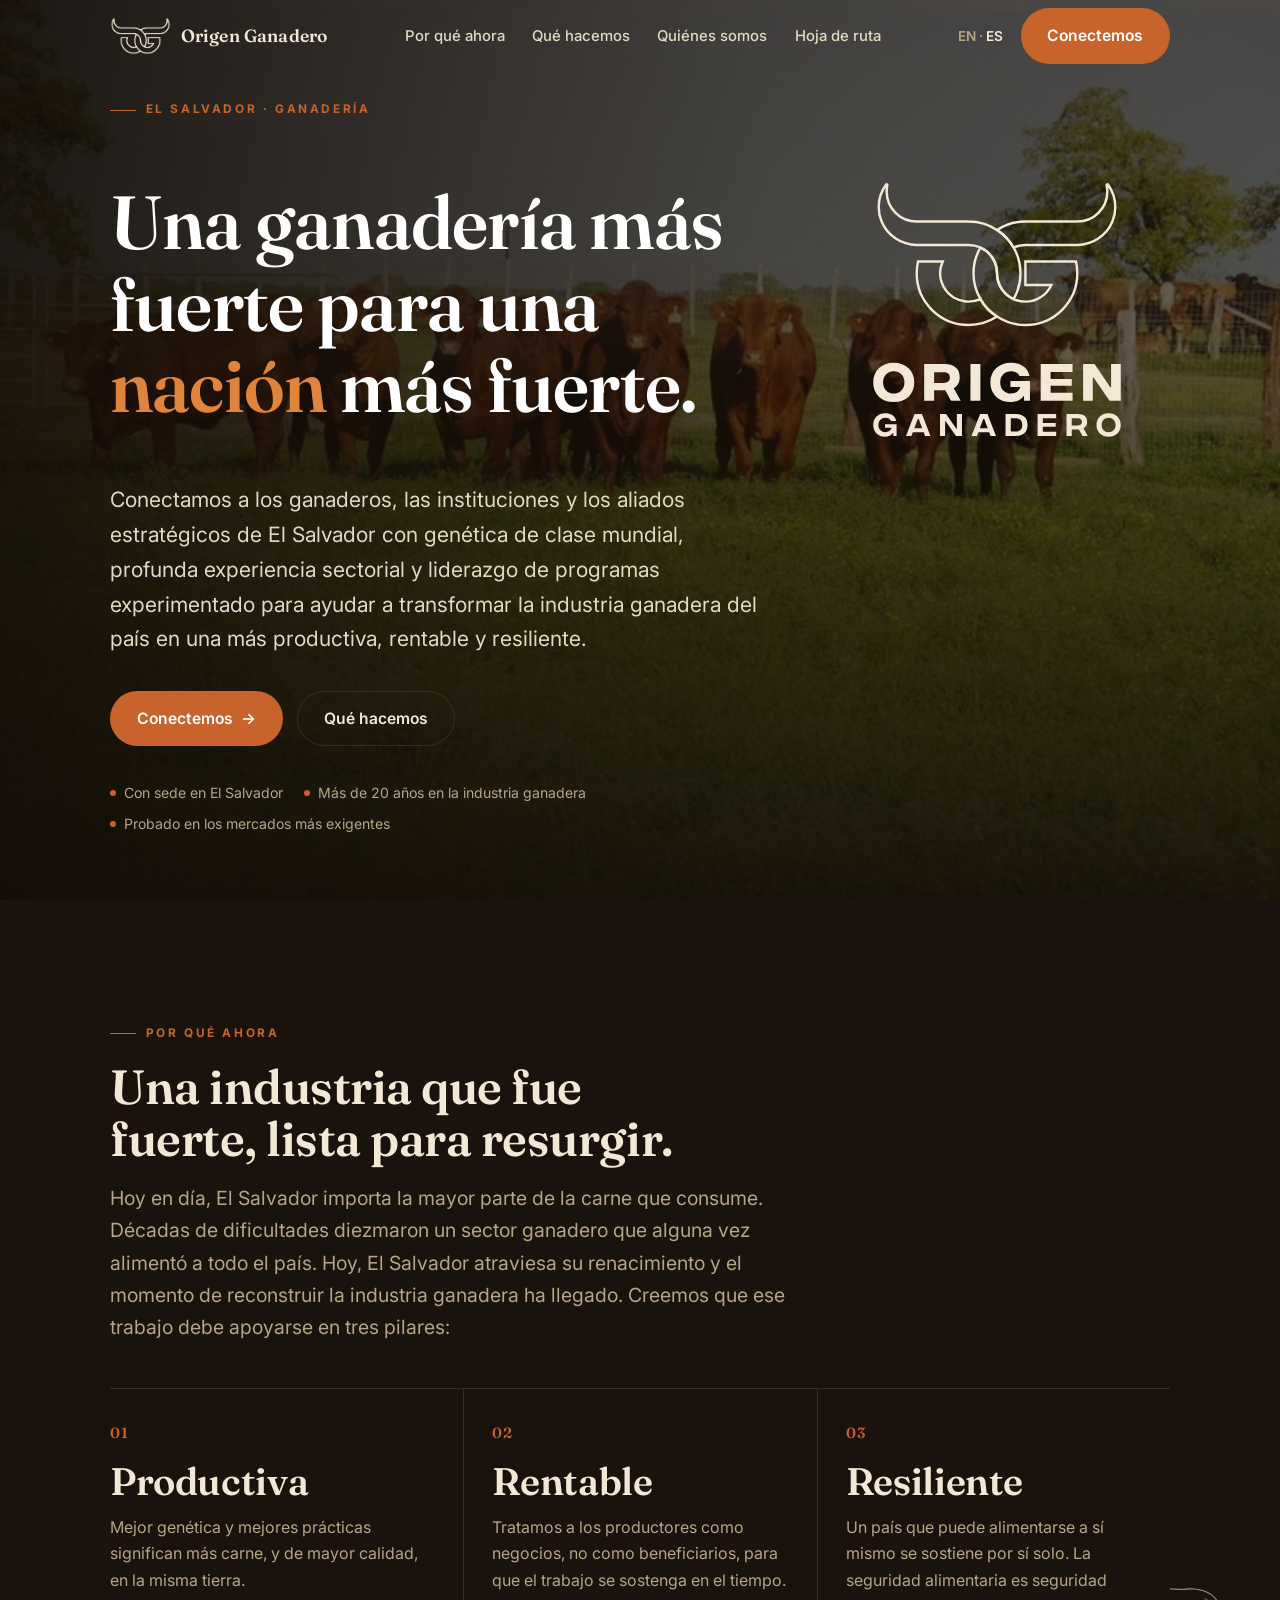
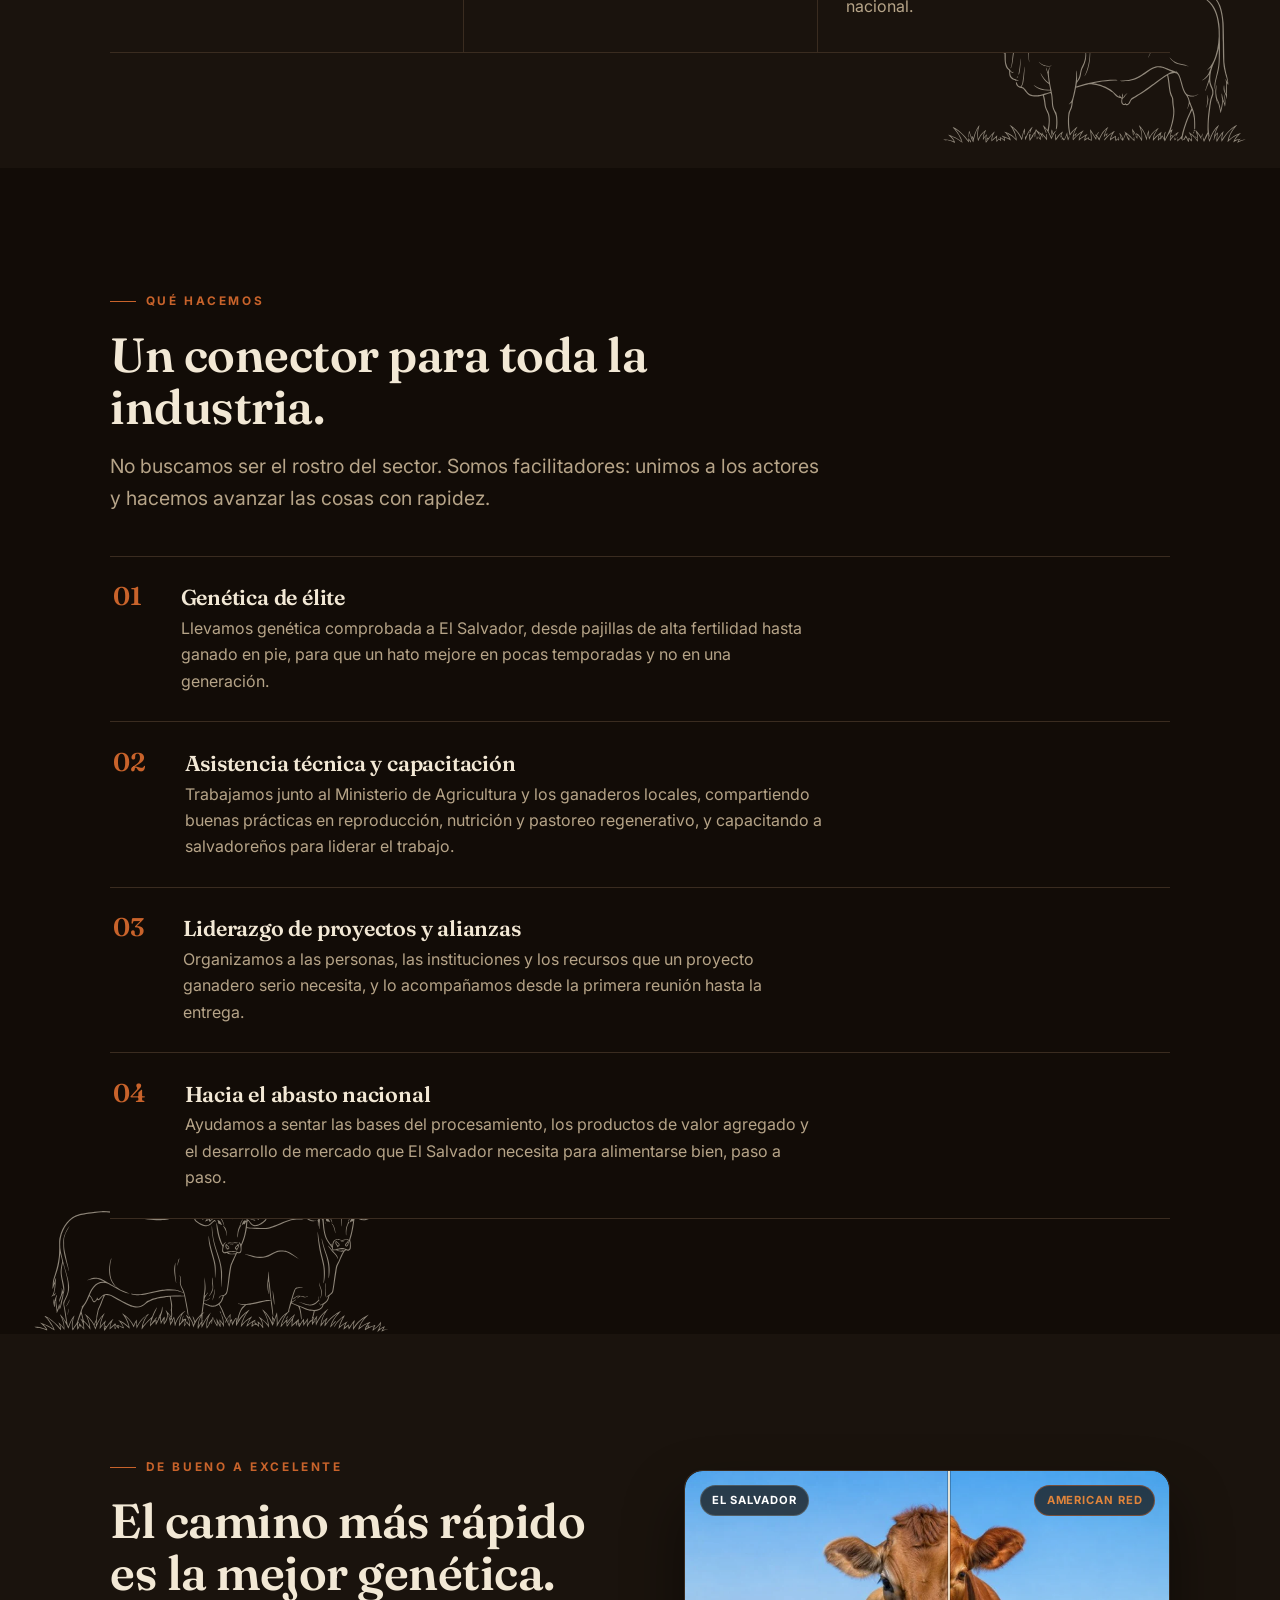
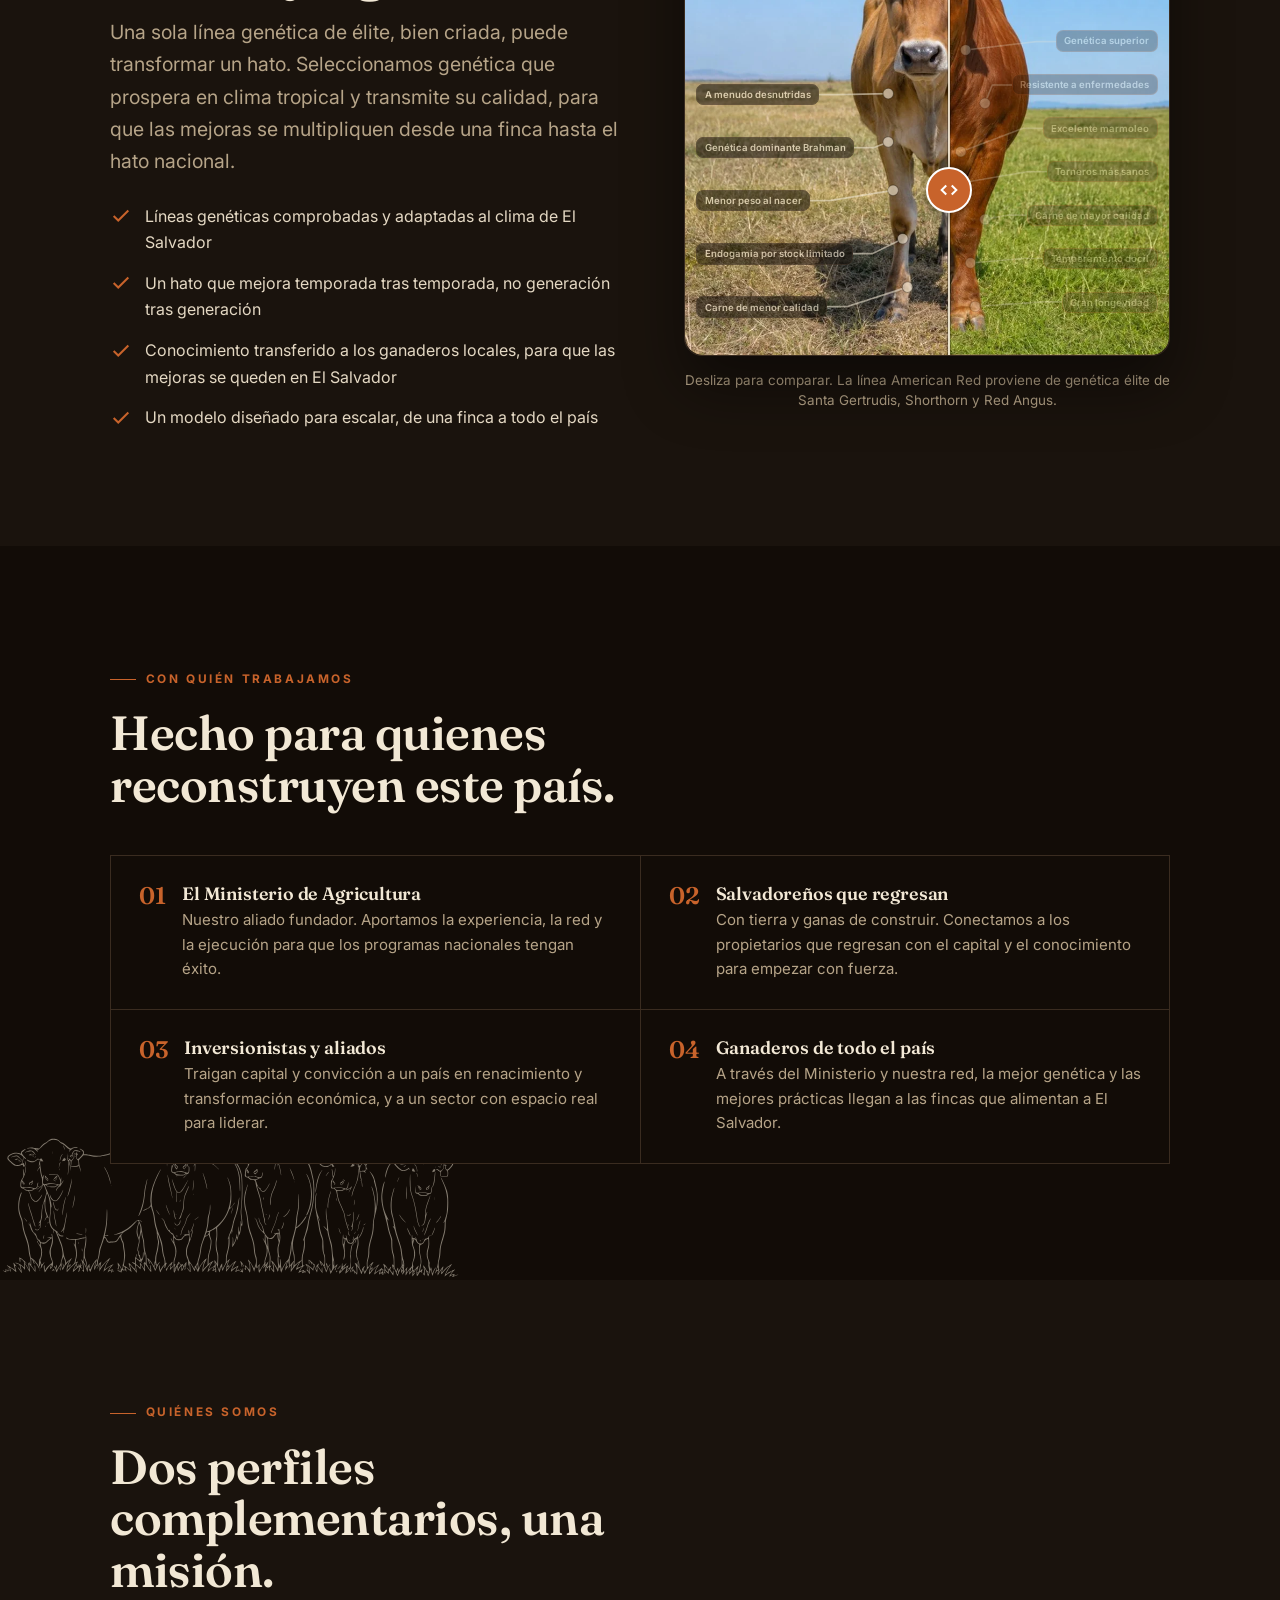
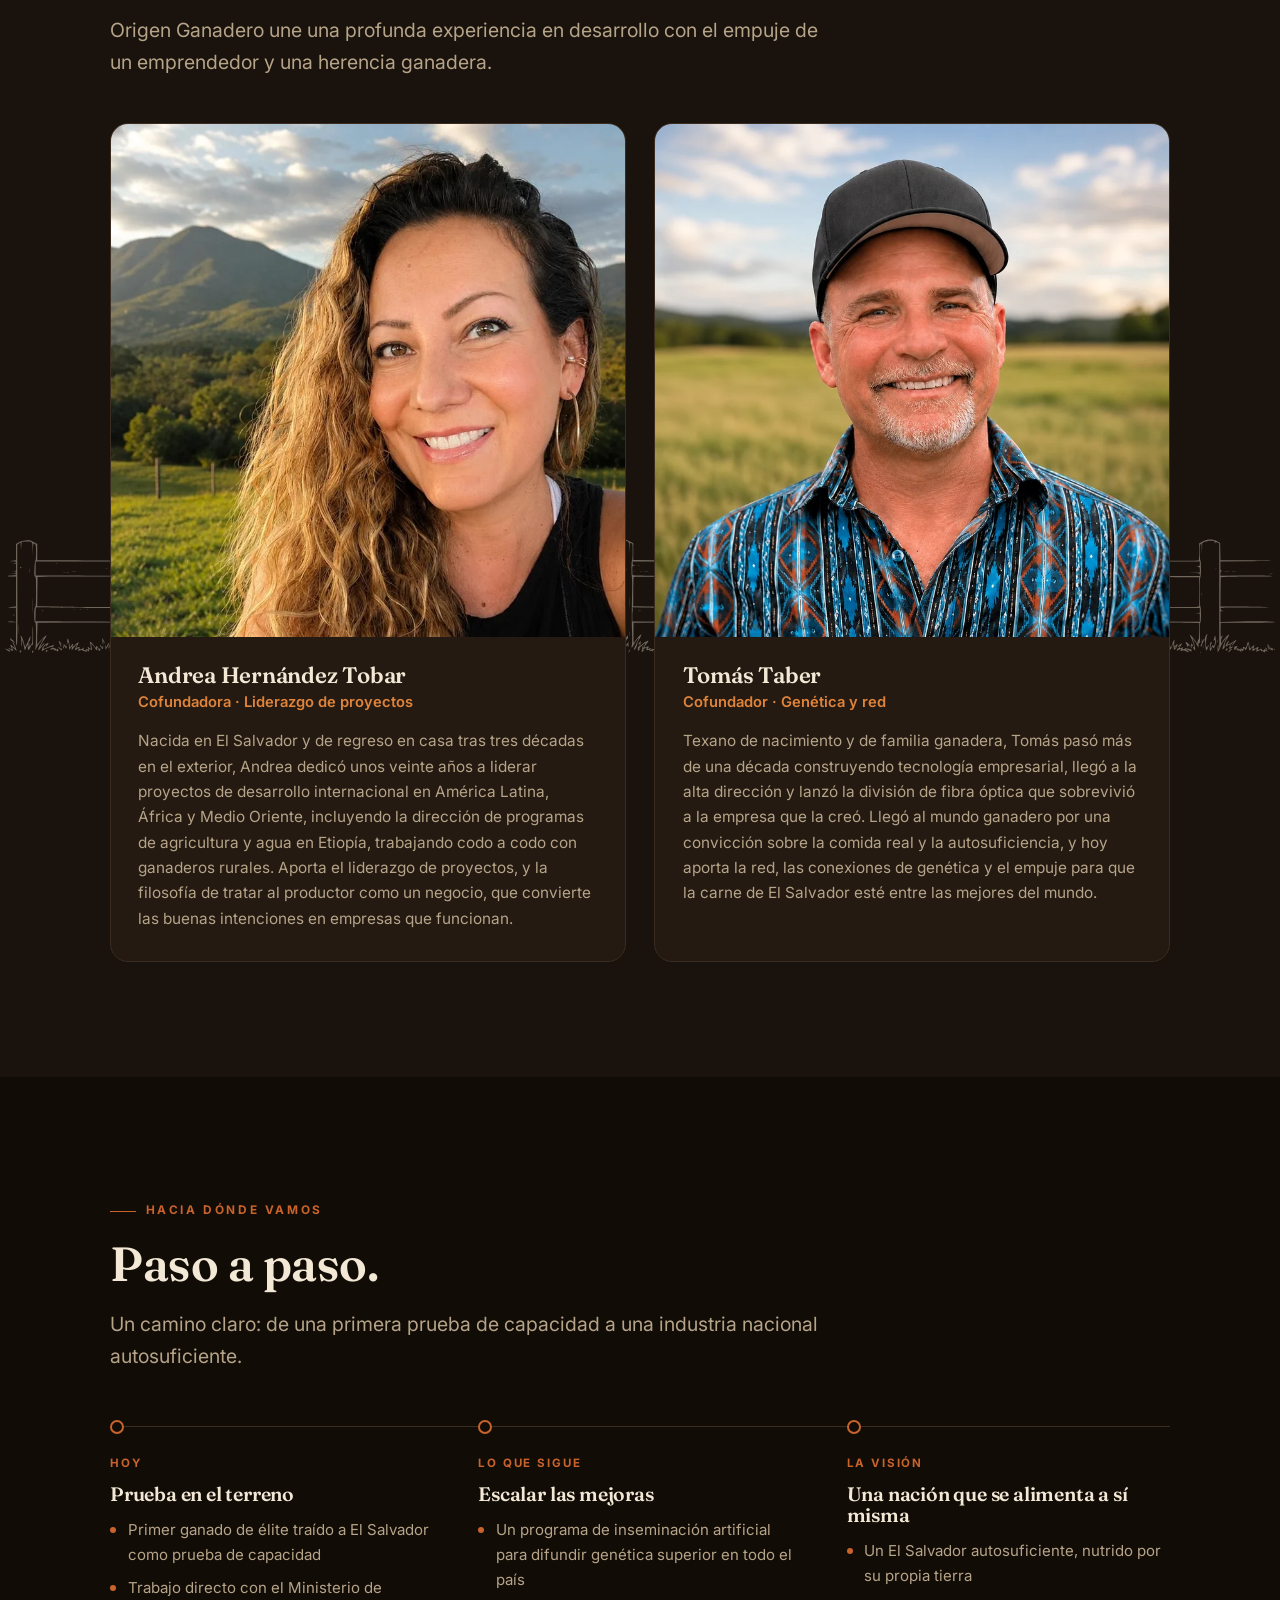
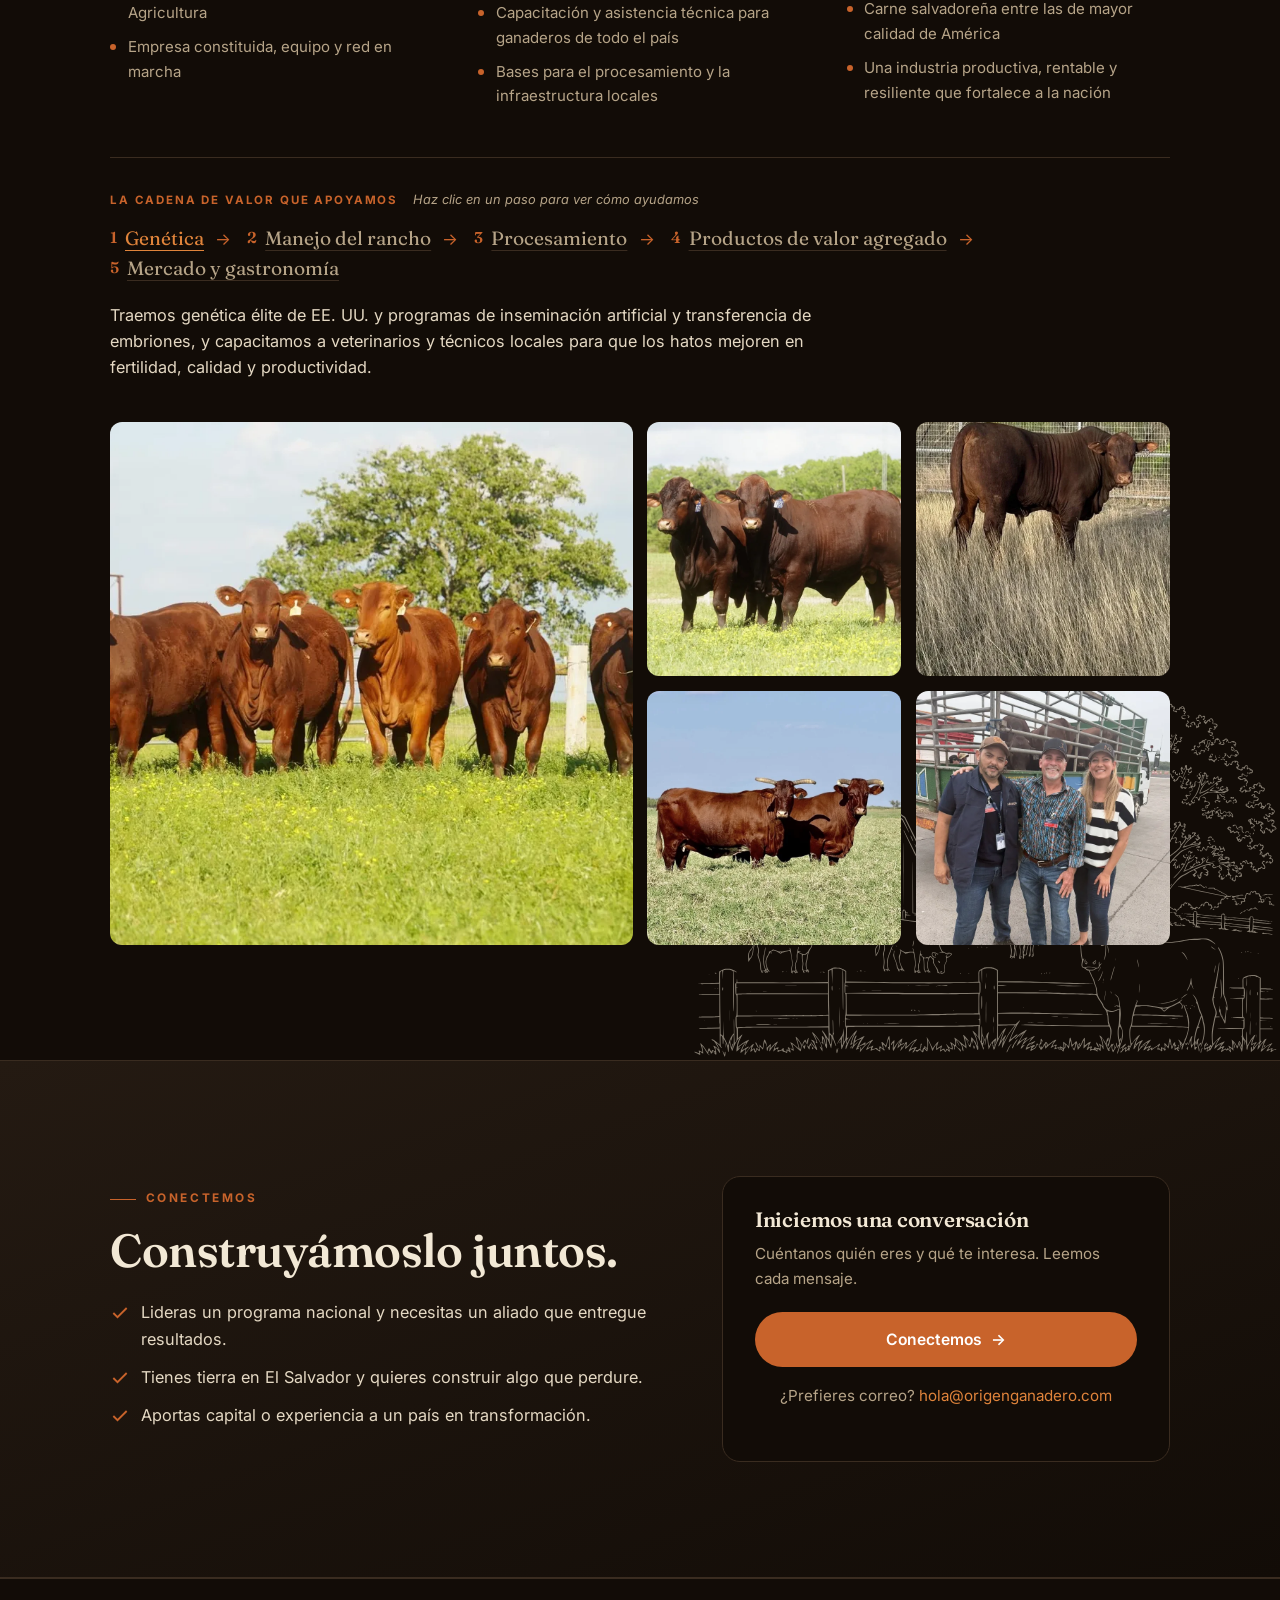
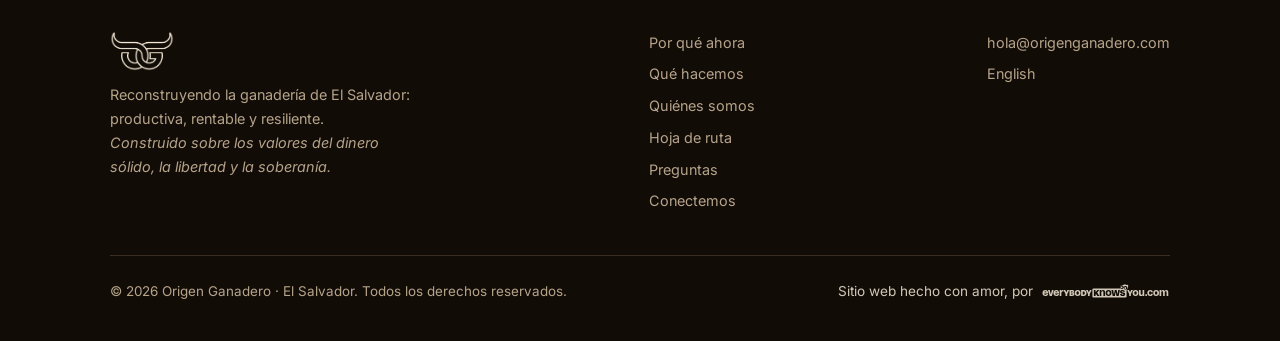
==== commit 478480cb: "FAQ link in footer only; remove from all page headers" ====
--- a/es/index.html
+++ b/es/index.html
@@ -284,7 +284,6 @@
       <a href="#what">Qué hacemos</a>
       <a href="#founders">Quiénes somos</a>
       <a href="#roadmap">Hoja de ruta</a>
-      <a href="faq/index.html">Preguntas</a>
     </nav>
     <div class="nav-right">
       <span class="lang"><a href="../index.html">EN</a> · <span class="active">ES</span></span>
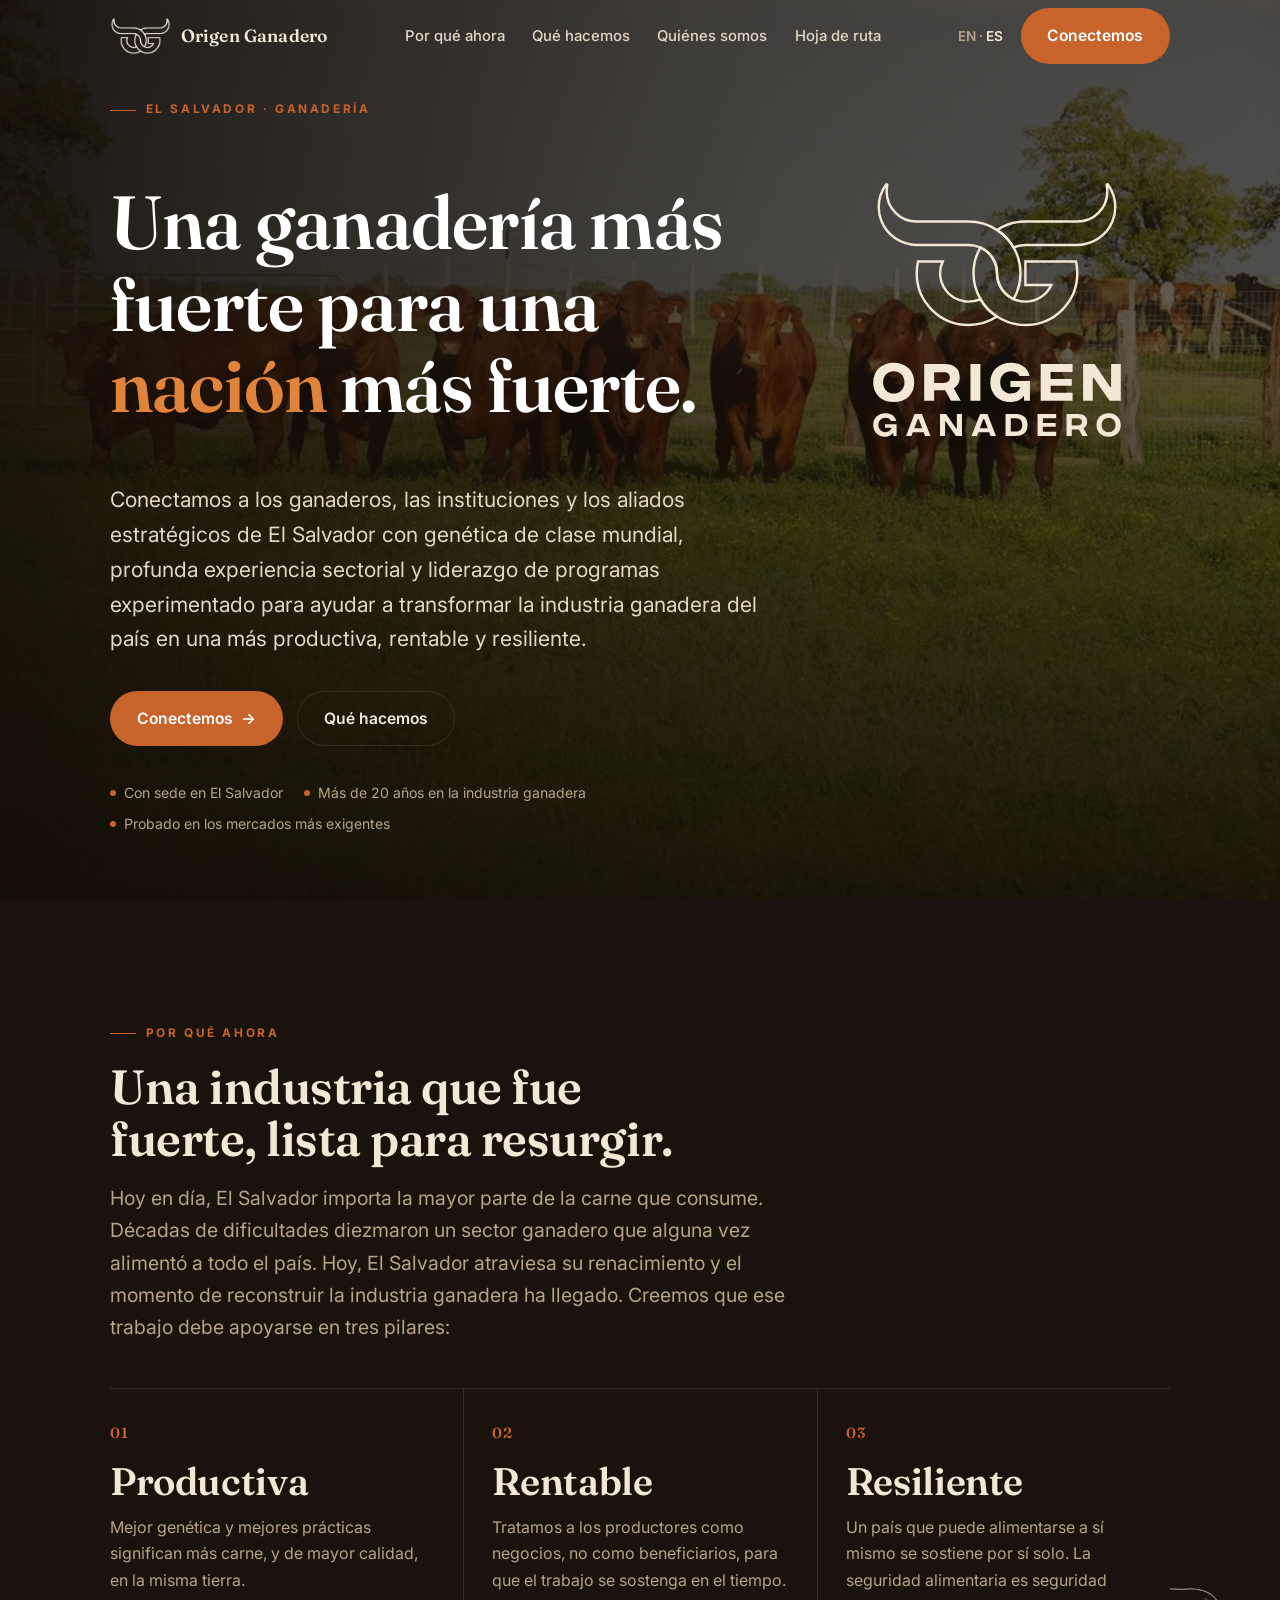
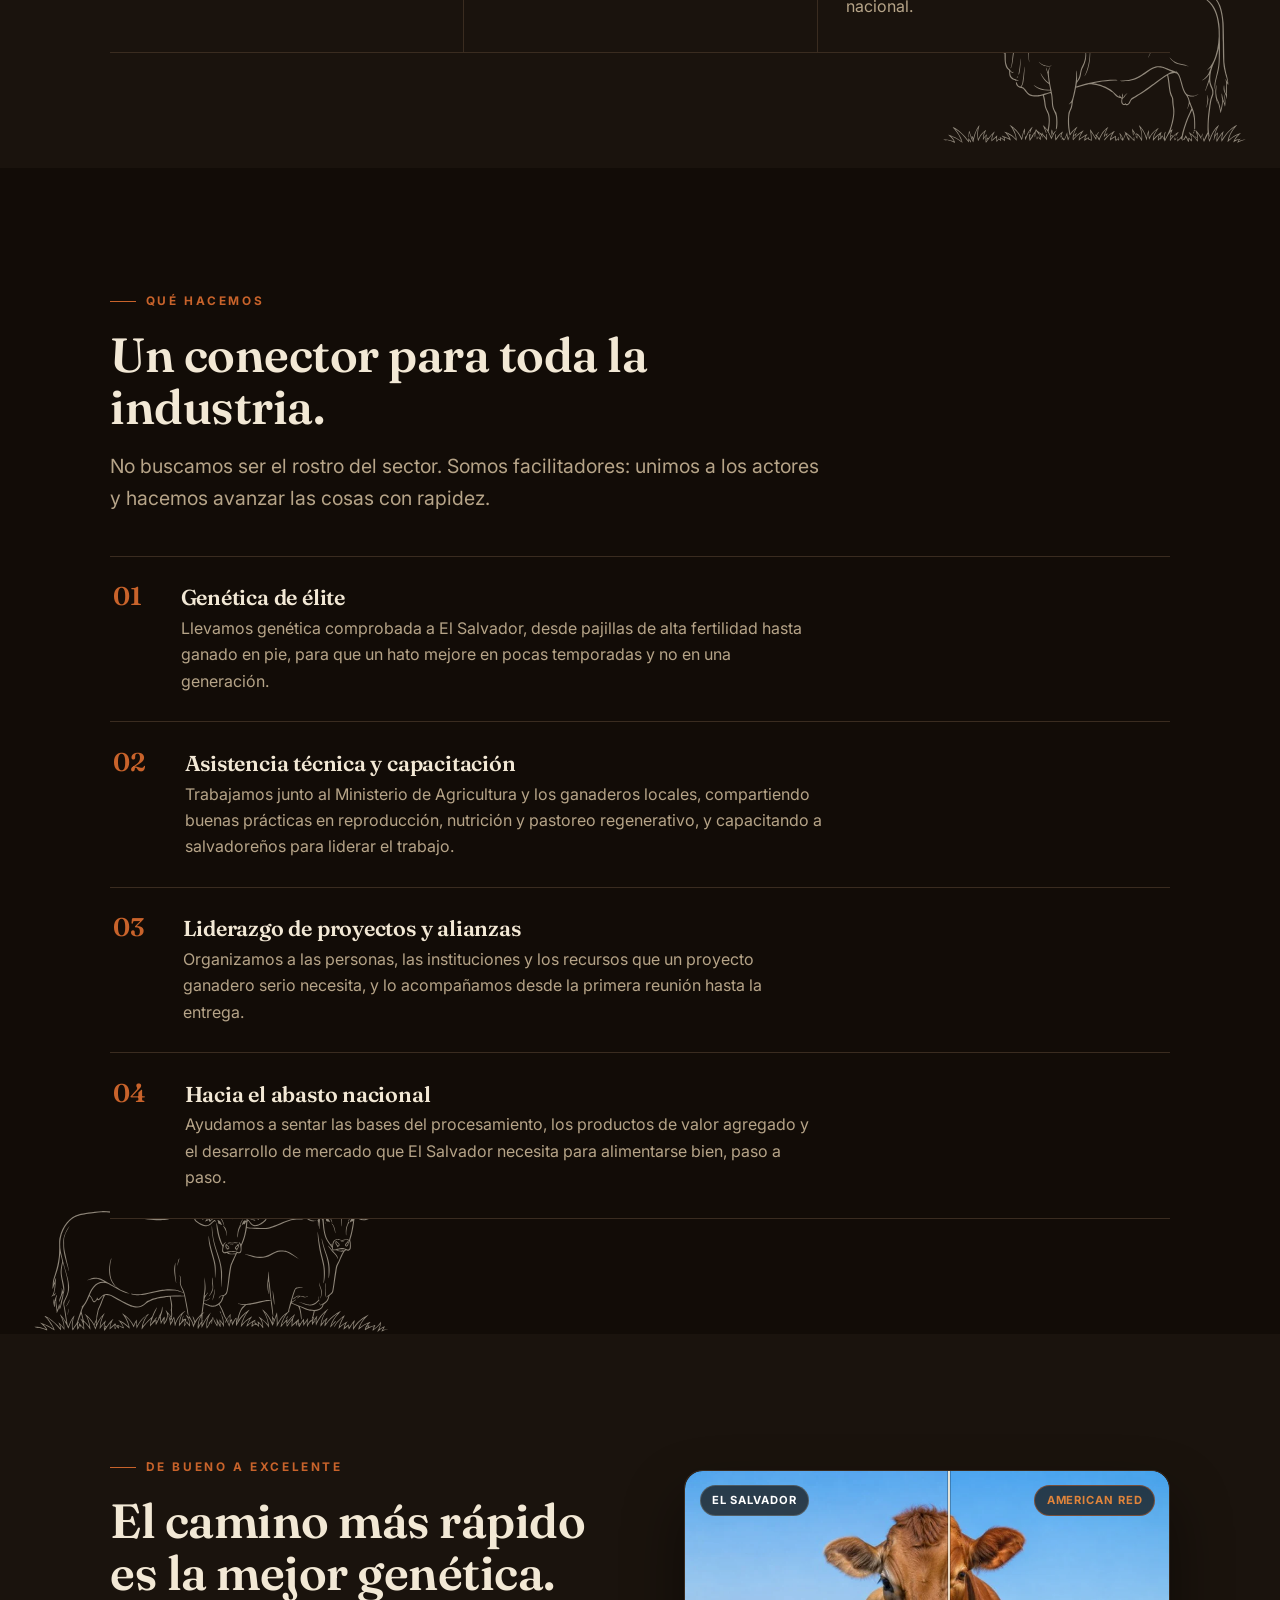
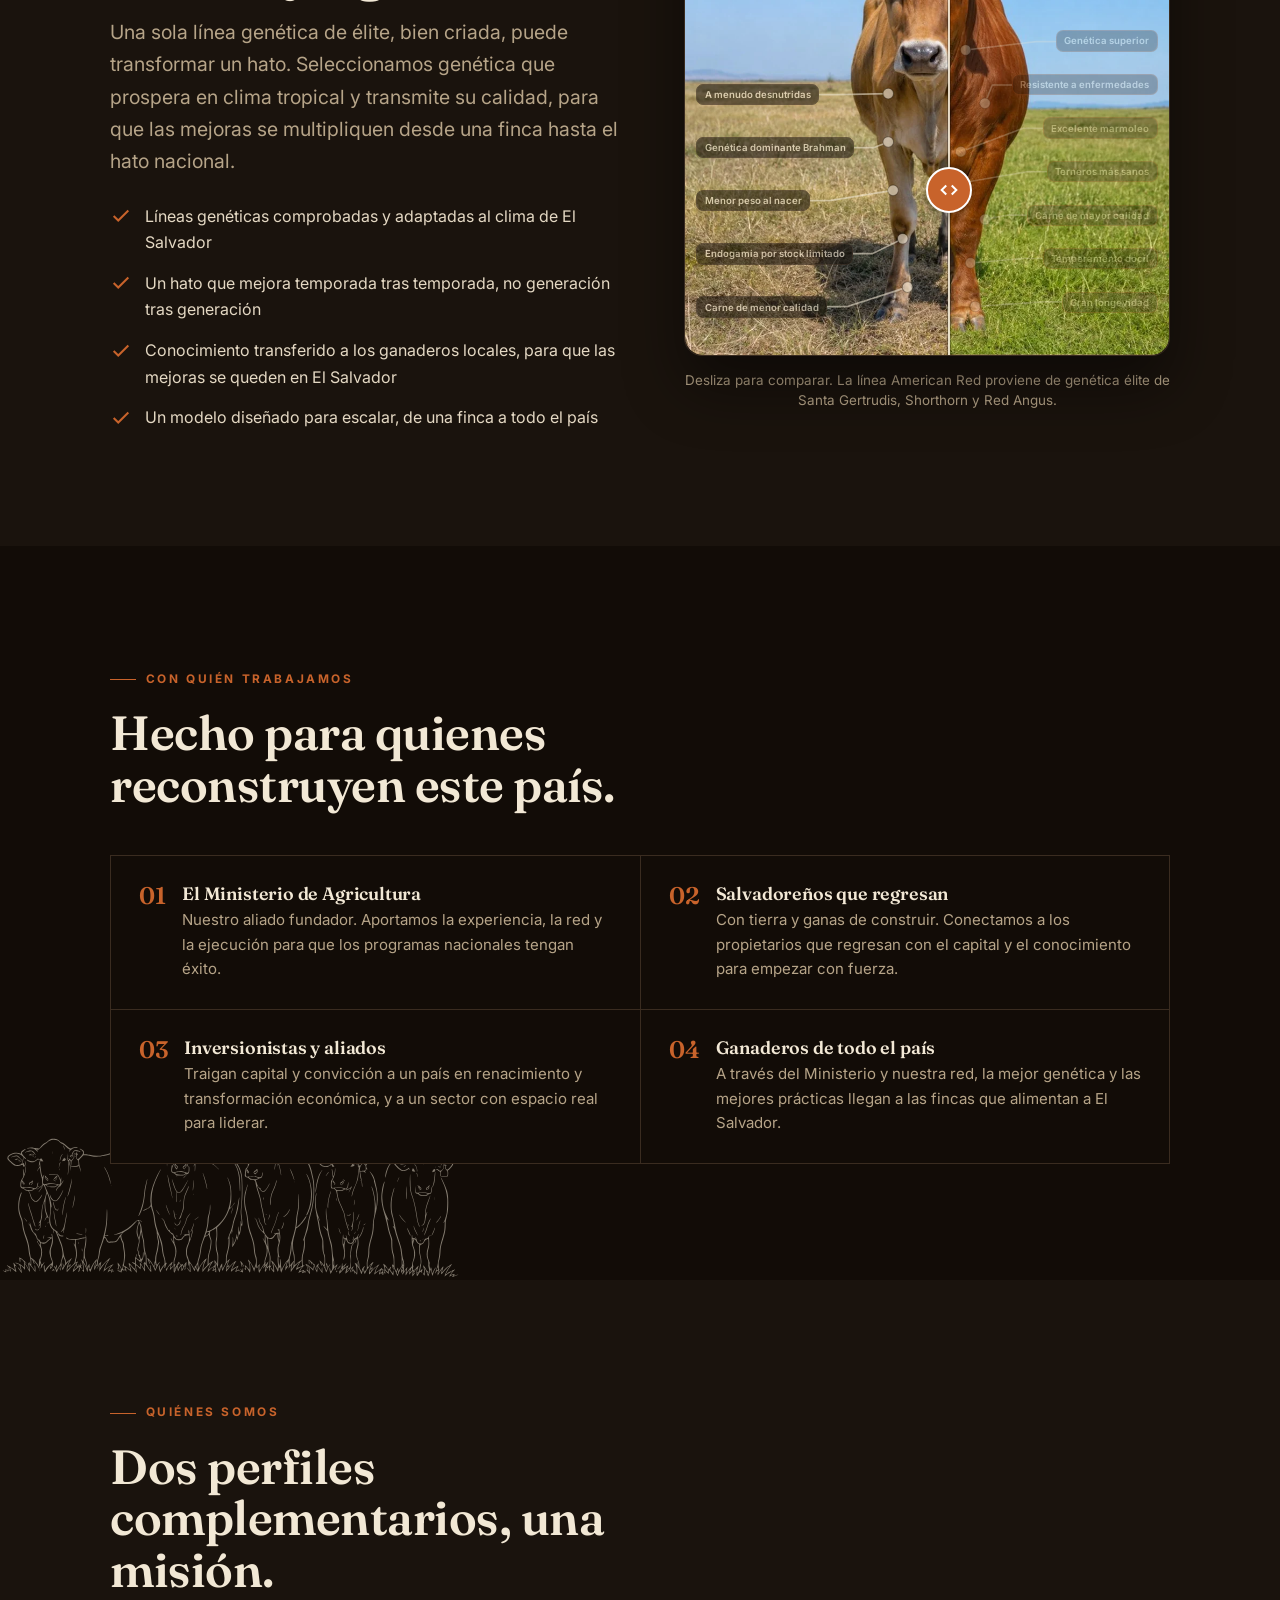
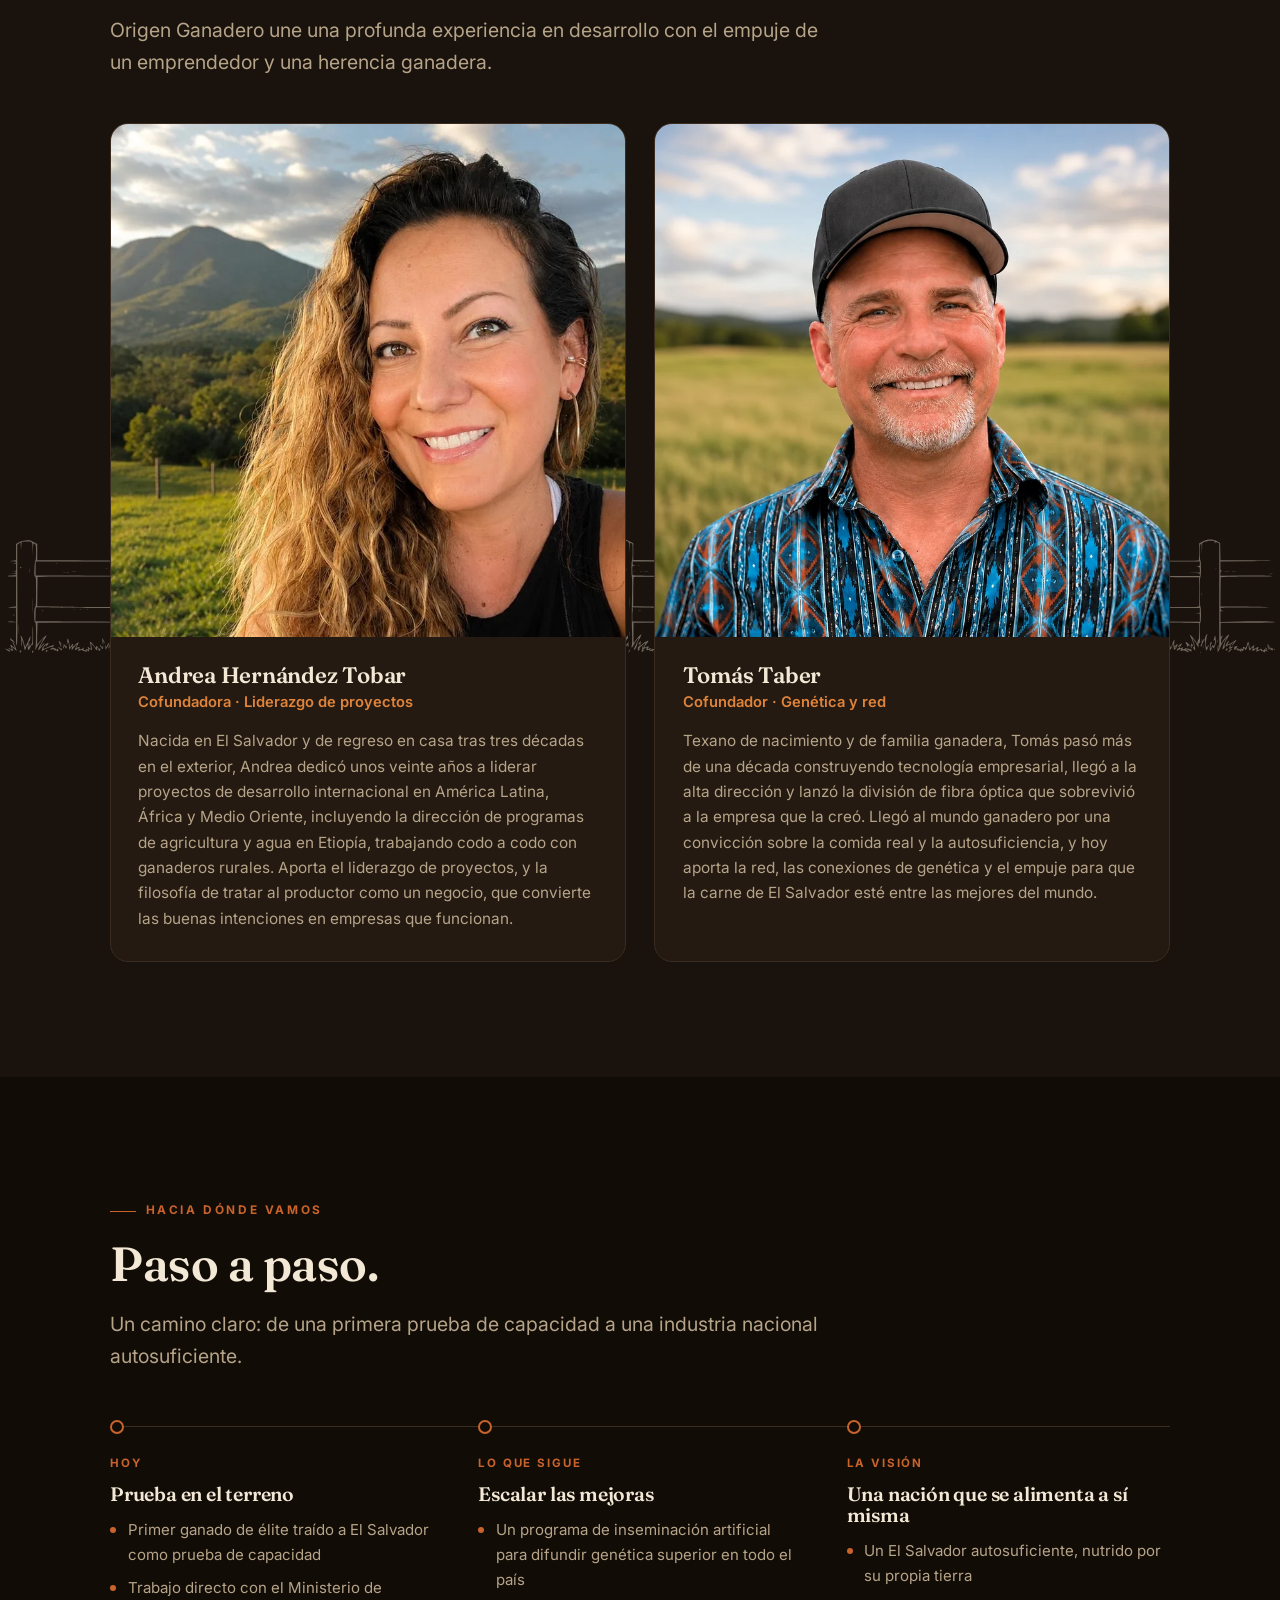
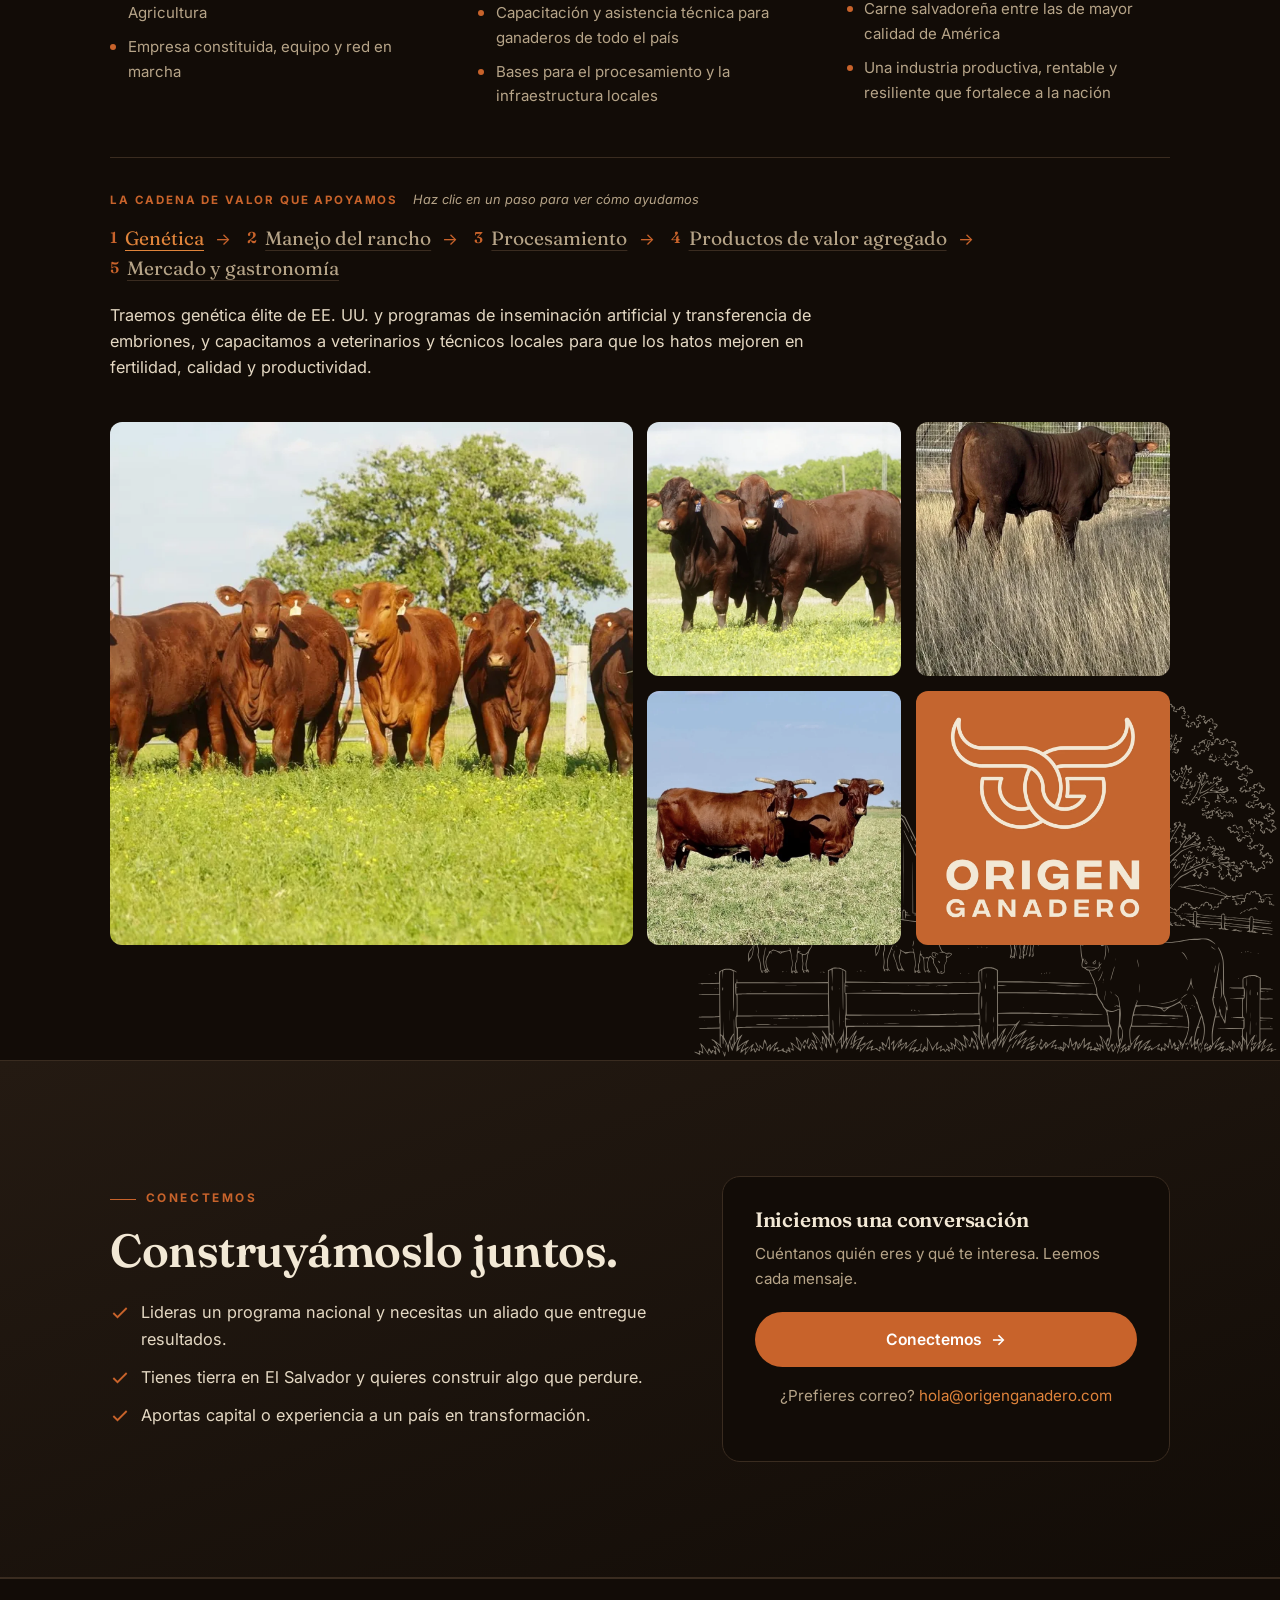
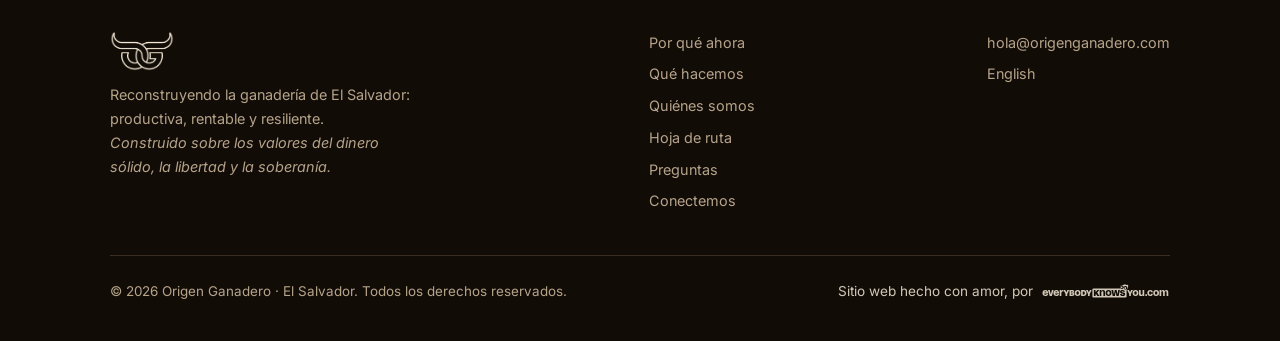
==== commit 64b35467: "Replace gallery photo with Origen Ganadero orange logo tile (both languages)" ====
--- a/es/index.html
+++ b/es/index.html
@@ -534,7 +534,7 @@
         <a href="../assets/images/gallery/two-bulls-ranch-texas.webp" target="_blank" rel="noopener"><img src="../assets/images/gallery/two-bulls-ranch-texas.webp" alt="Dos toros reproductores en un rancho" loading="lazy"></a>
         <a href="../assets/images/gallery/premium-heifer-texas-zoom.webp" target="_blank" rel="noopener"><img src="../assets/images/gallery/premium-heifer-texas-zoom.webp" alt="Una vaquilla American Red premium" loading="lazy"></a>
         <a href="../assets/images/gallery/es-cattle-not-delivered.webp" target="_blank" rel="noopener"><img src="../assets/images/gallery/es-cattle-not-delivered.webp" alt="Ganado en El Salvador" loading="lazy"></a>
-        <a href="../assets/images/gallery/marlon-tom-andrea.webp" target="_blank" rel="noopener"><img src="../assets/images/gallery/marlon-tom-andrea.webp" alt="Marlon, Tomás y Andrea en los corrales" loading="lazy"></a>
+        <a href="../assets/images/gallery/origen-ganadero-logo-orange.webp" target="_blank" rel="noopener"><img src="../assets/images/gallery/origen-ganadero-logo-orange.webp" alt="Logotipo de Origen Ganadero" loading="lazy"></a>
       </div>
     </div>
   </section>
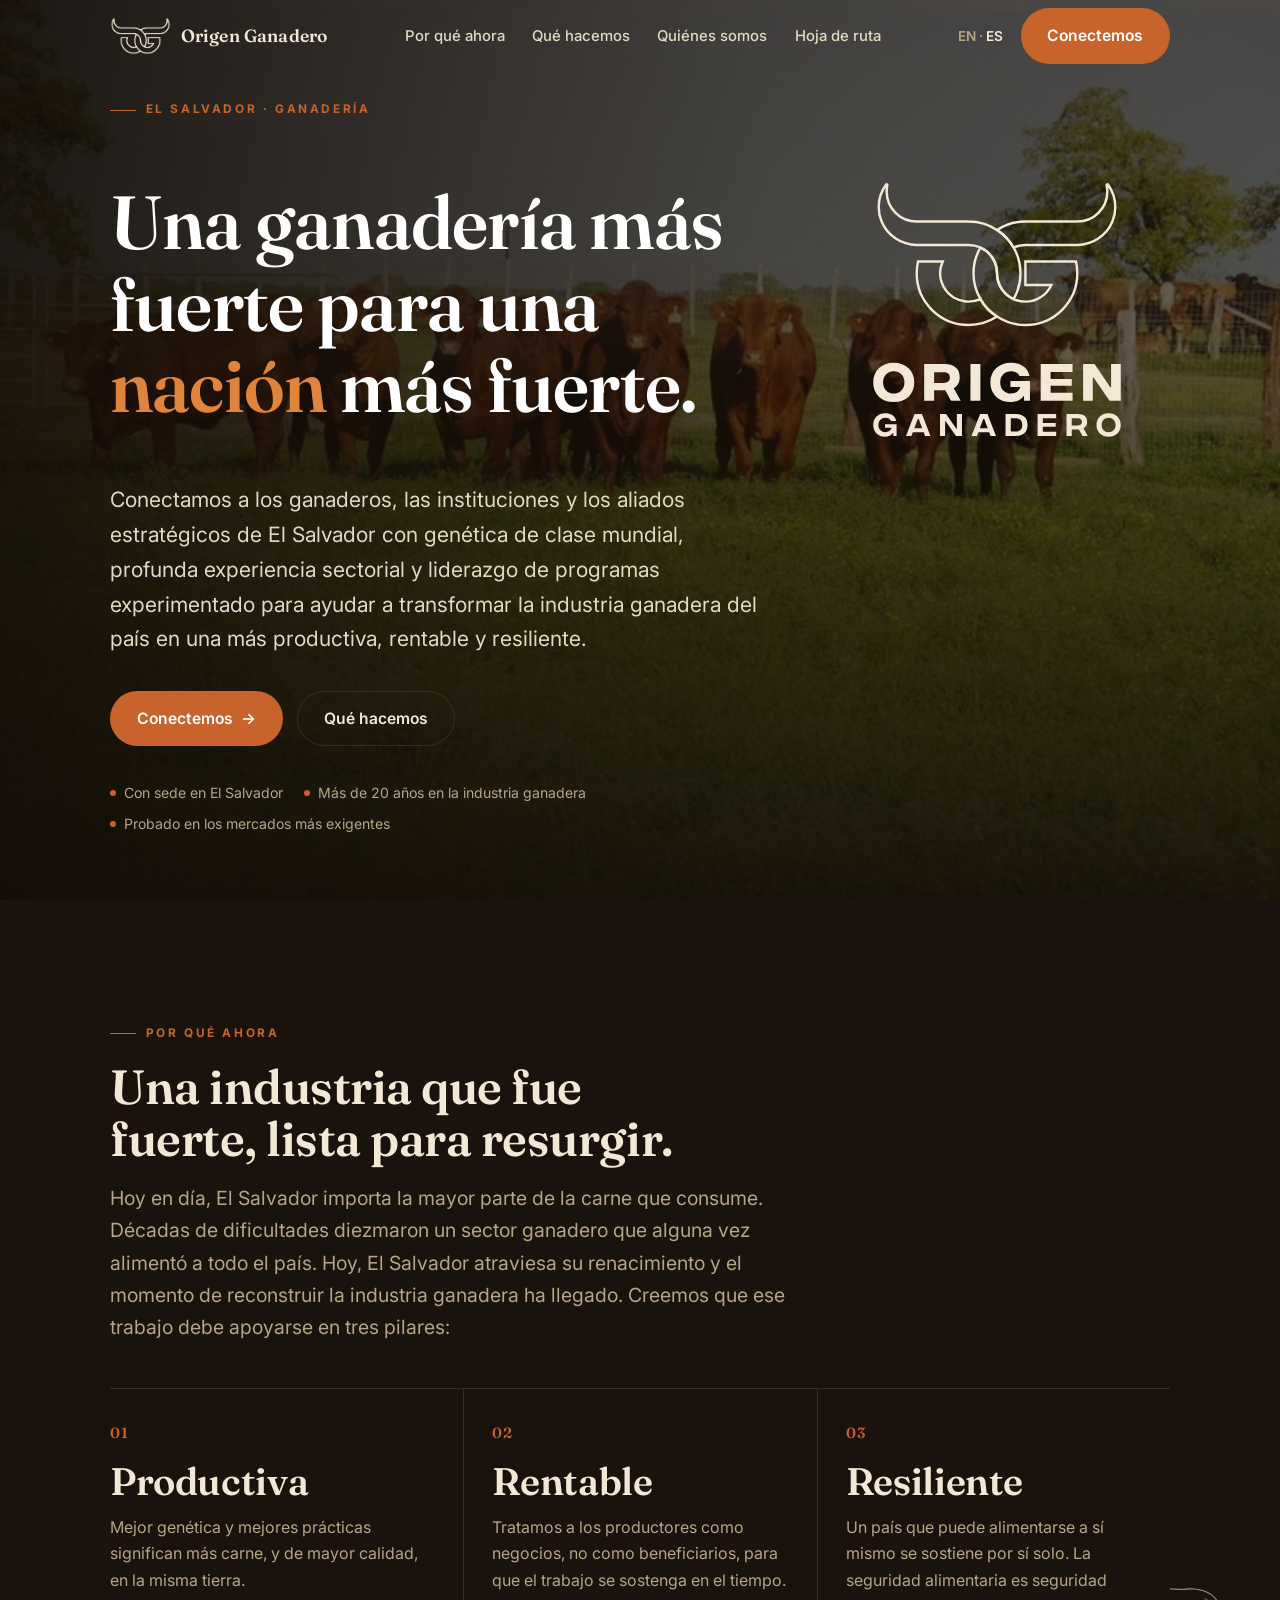
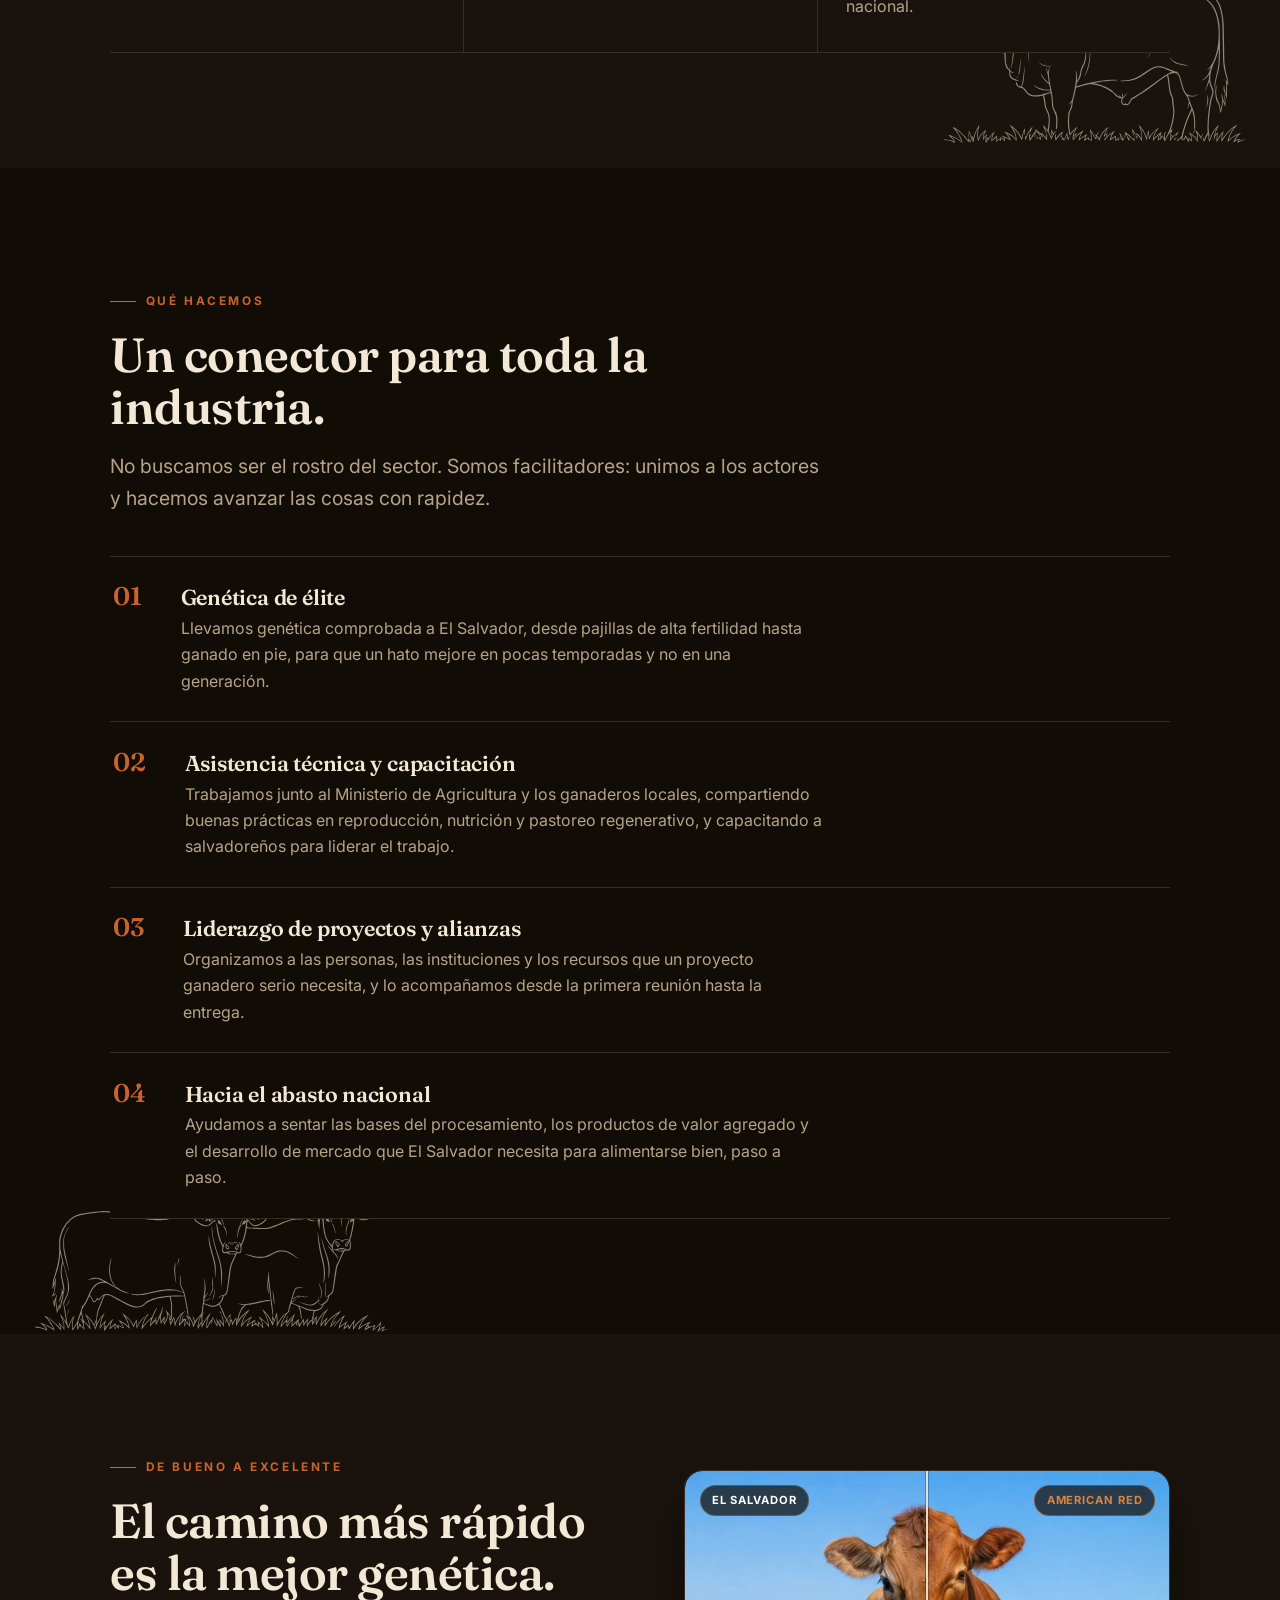
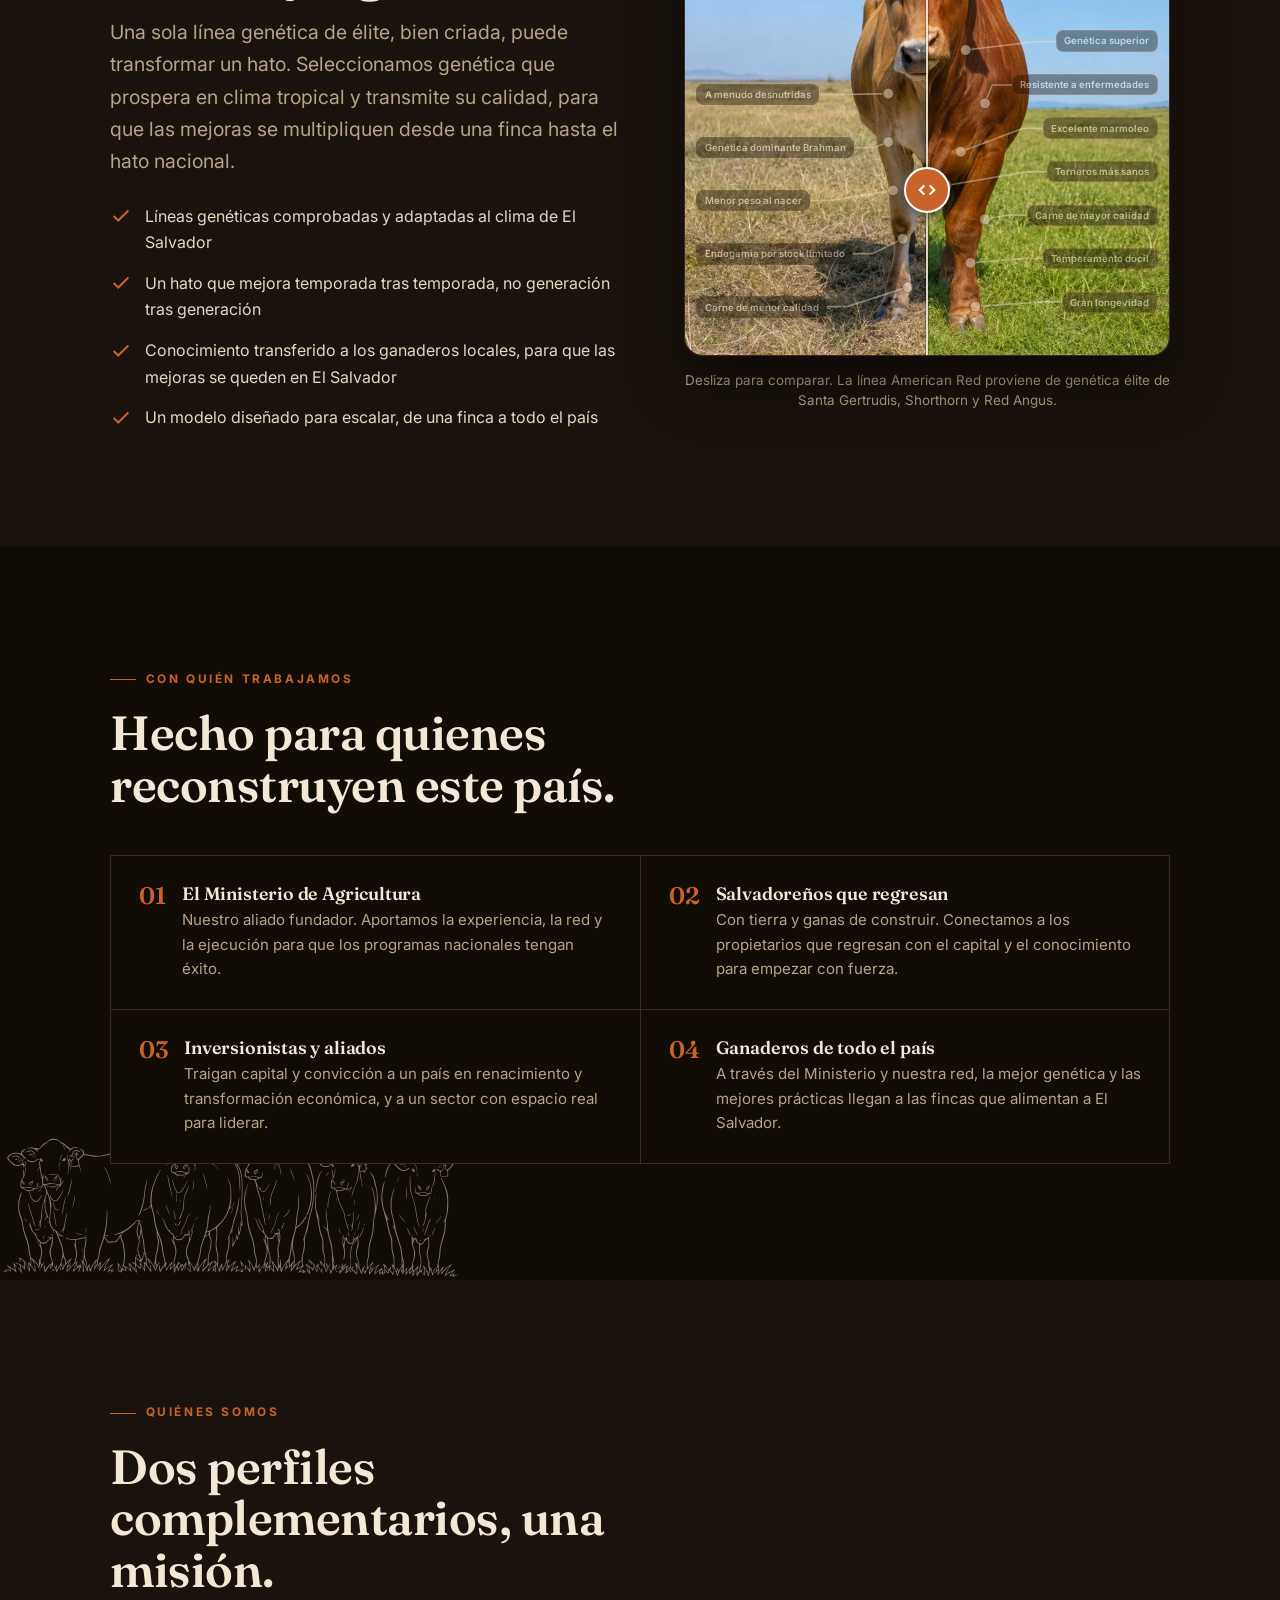
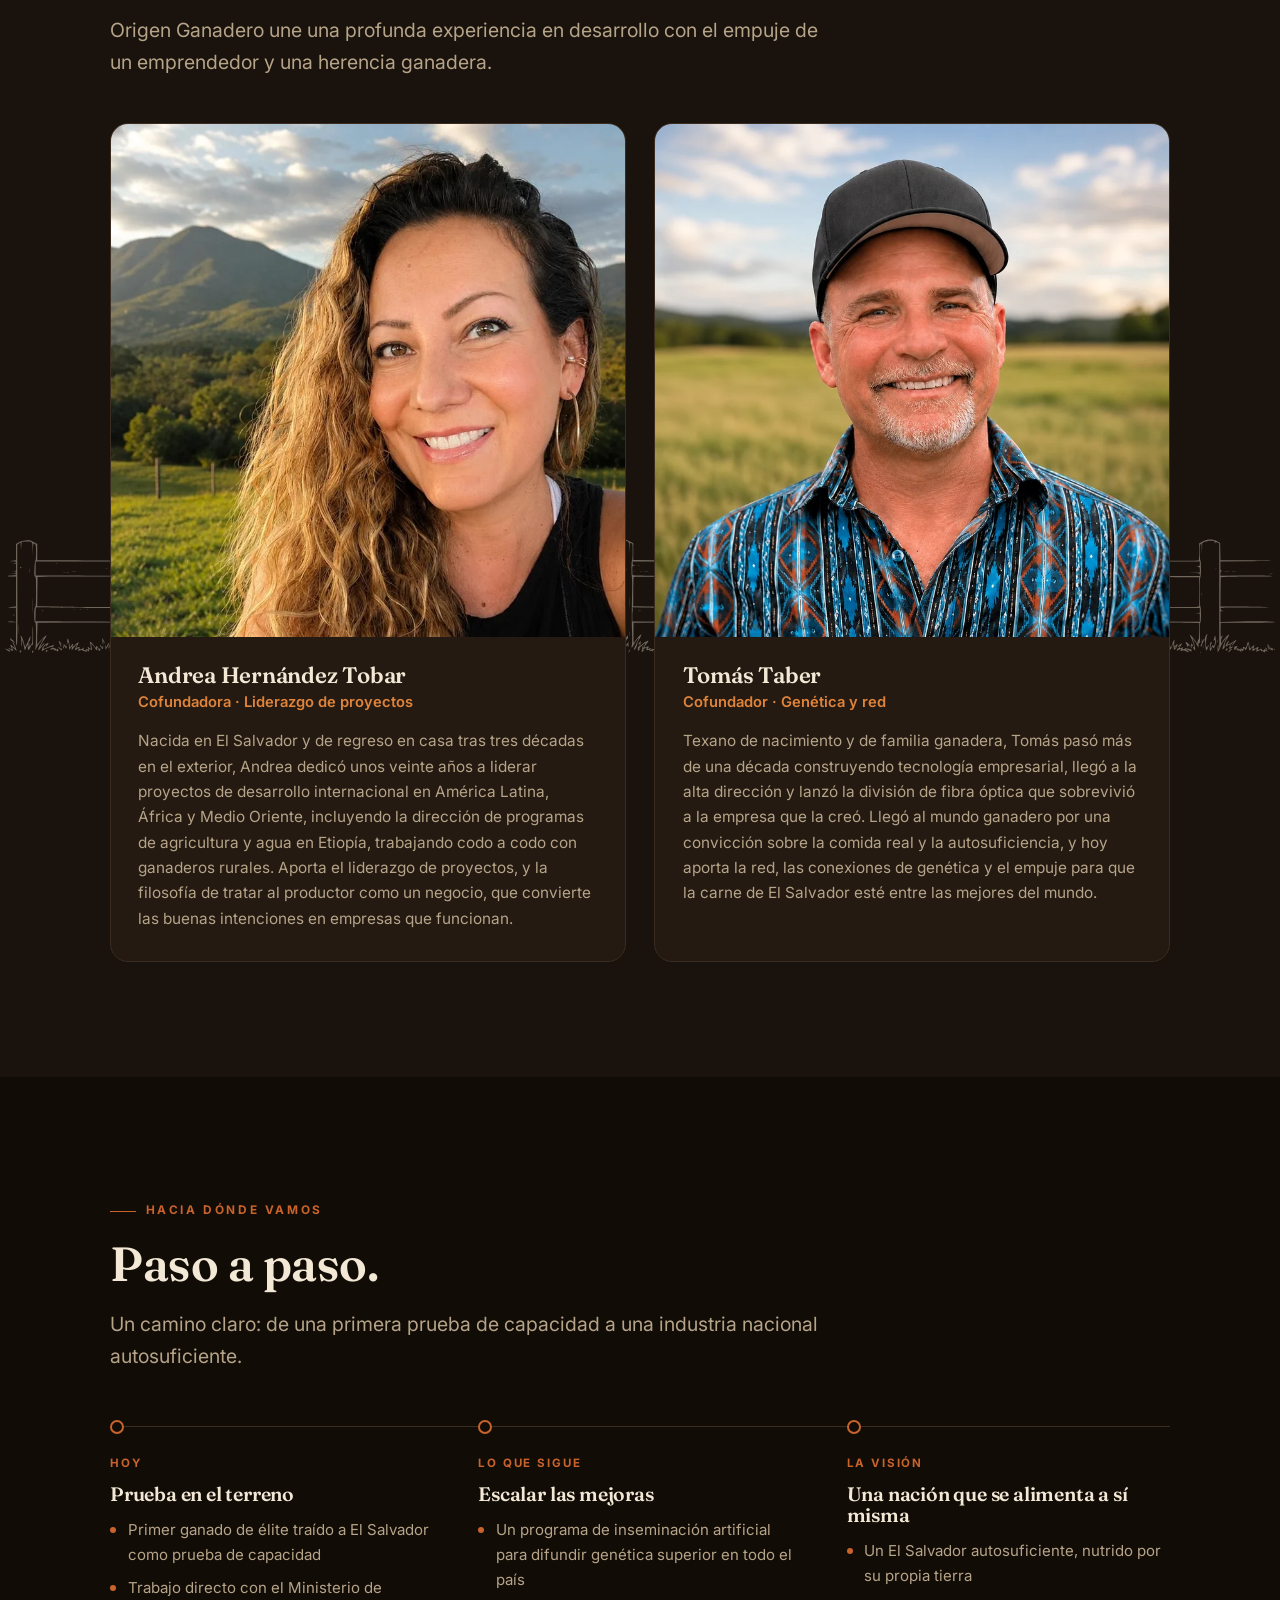
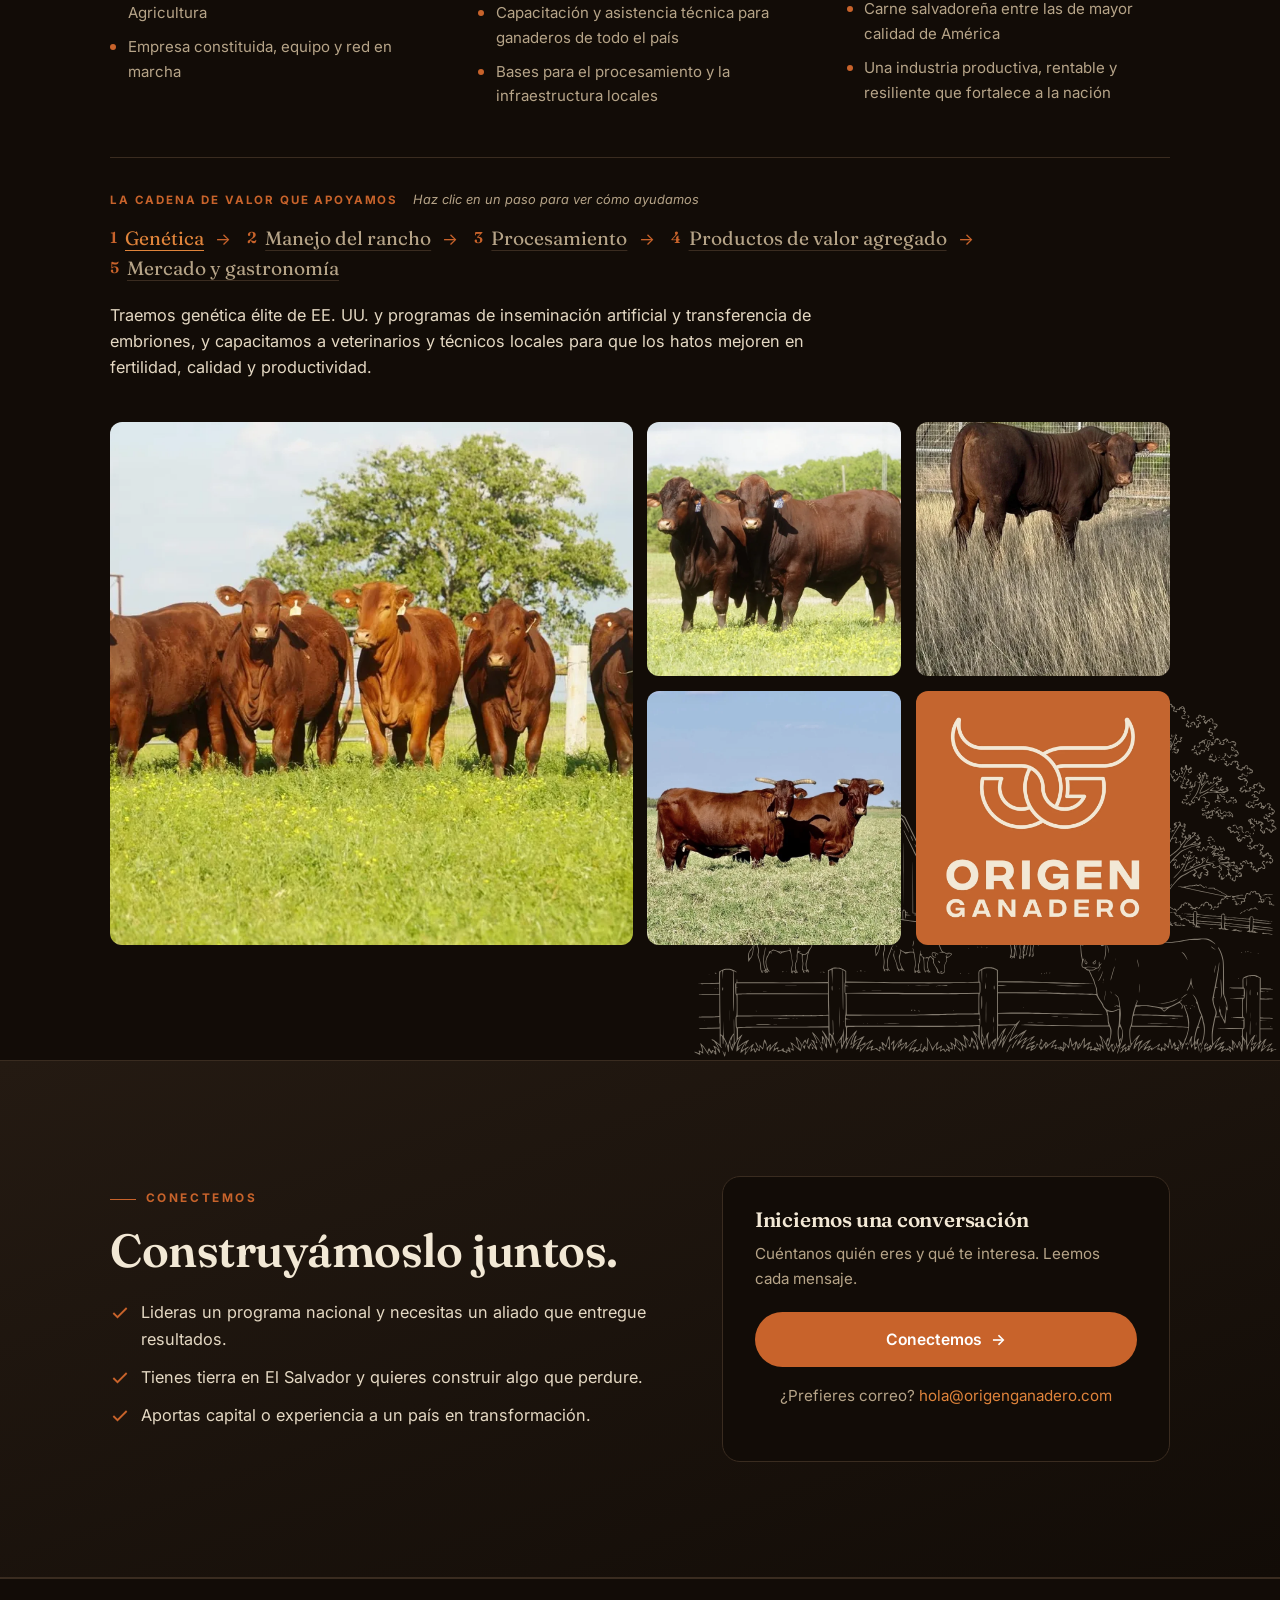
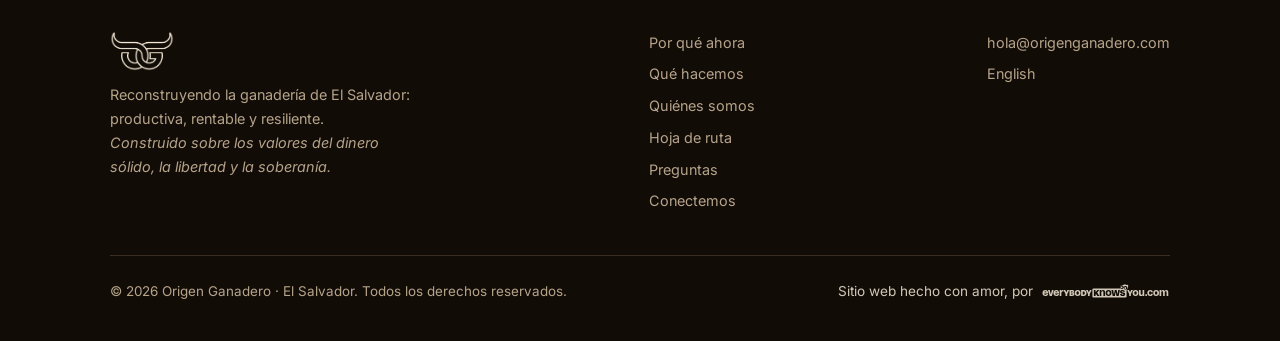
==== commit f04ac326: "SEO/AEO refresh to 2026 standard: optimize meta descriptions (both langs), connected JSON-LD @graph " ====
--- a/es/index.html
+++ b/es/index.html
@@ -4,7 +4,7 @@
 <meta charset="UTF-8">
 <meta name="viewport" content="width=device-width, initial-scale=1.0">
 <title>Origen Ganadero · Reconstruyendo la ganadería de El Salvador</title>
-<meta name="description" content="Origen Ganadero reconstruye la industria ganadera de El Salvador en toda la cadena de valor: genética bovina e inseminación artificial, manejo del rancho, procesamiento de carne, productos de valor agregado y desarrollo de mercado, en alianza con el Ministerio de Agricultura. Productiva, rentable, resiliente.">
+<meta name="description" content="Genética bovina, inseminación artificial y desarrollo ganadero en El Salvador, reconstruyendo el hato nacional junto al Ministerio de Agricultura.">
 <meta name="keywords" content="Origen Ganadero, ganadería El Salvador, industria ganadera El Salvador, genética bovina, genética ganadera El Salvador, inseminación artificial bovina, transferencia de embriones, mejorar genética bovina, mejoramiento genético del ganado, manejo del rancho, ganadería regenerativa, pastoreo regenerativo, procesamiento de carne El Salvador, carne de valor agregado, asistencia técnica ganadera, cadena de valor ganadera, carne de res El Salvador, Ministerio de Agricultura y Ganadería, seguridad alimentaria, importación de ganado, dinero sólido, soberanía, Bitcoin">
 
 <!-- Canonical + language alternates -->
@@ -64,209 +64,225 @@
 <link rel="stylesheet" href="../assets/css/tokens.css">
 <link rel="stylesheet" href="../assets/css/styles.css">
 
-<!-- Schema.org: Organization -->
+<!-- Schema.org: connected @graph -->
 <script type="application/ld+json">
 {
   "@context": "https://schema.org",
-  "@type": "Organization",
-  "@id": "https://origenganadero.com/#org",
-  "name": "Origen Ganadero",
-  "url": "https://origenganadero.com/",
-  "logo": "https://origenganadero.com/assets/images/logos/og-logo-color.webp",
-  "image": "https://origenganadero.com/assets/images/social-share/og-cover.jpg",
-  "slogan": "Una ganadería más fuerte para una nación más fuerte.",
-  "description": "Origen Ganadero es una empresa con sede en El Salvador que reconstruye la industria ganadera nacional. Conecta a los ganaderos, las instituciones y los aliados estratégicos con genética de clase mundial, profunda experiencia sectorial y liderazgo de programas experimentado, en alianza con el Ministerio de Agricultura y Ganadería (MAG).",
-  "foundingDate": "2026",
-  "foundingLocation": {
-    "@type": "Place",
-    "name": "El Salvador"
-  },
-  "areaServed": [
+  "@graph": [
     {
-      "@type": "Country",
-      "name": "El Salvador"
-    }
-  ],
-  "knowsLanguage": [
-    "es",
-    "en"
-  ],
-  "knowsAbout": [
-    "Genética bovina",
-    "Inseminación artificial bovina",
-    "Transferencia de embriones",
-    "Mejoramiento genético del ganado",
-    "Reproducción del ganado",
-    "Manejo de ranchos",
-    "Pastoreo regenerativo",
-    "Nutrición del ganado",
-    "Salud del ganado",
-    "Procesamiento de carne",
-    "Aprovechamiento de la canal",
-    "Productos cárnicos de valor agregado",
-    "Desarrollo culinario y de mercado",
-    "Tecnología agrícola",
-    "Capacitación de productores",
-    "Gestión de proyectos agrícolas",
-    "Seguridad alimentaria",
-    "Industria ganadera de El Salvador"
-  ],
-  "email": "hola@origenganadero.com",
-  "address": {
-    "@type": "PostalAddress",
-    "addressCountry": "SV",
-    "addressRegion": "San Salvador",
-    "addressLocality": "San Salvador"
-  },
-  "founder": [
-    {
-      "@type": "Person",
-      "name": "Andrea Hernández Tobar",
-      "jobTitle": "Cofundadora",
-      "nationality": {
-        "@type": "Country",
+      "@type": "Organization",
+      "@id": "https://origenganadero.com/#org",
+      "name": "Origen Ganadero",
+      "url": "https://origenganadero.com/",
+      "logo": "https://origenganadero.com/assets/images/logos/og-logo-color.webp",
+      "image": "https://origenganadero.com/assets/images/social-share/og-cover.jpg",
+      "slogan": "Una ganadería más fuerte para una nación más fuerte.",
+      "description": "Origen Ganadero es una empresa con sede en El Salvador que reconstruye la industria ganadera nacional. Conecta a los ganaderos, las instituciones y los aliados estratégicos con genética de clase mundial, profunda experiencia sectorial y liderazgo de programas experimentado, en alianza con el Ministerio de Agricultura y Ganadería (MAG).",
+      "foundingDate": "2026",
+      "foundingLocation": {
+        "@type": "Place",
         "name": "El Salvador"
       },
-      "description": "Líder salvadoreña de desarrollo con cerca de dos décadas dirigiendo programas internacionales de agricultura y agua en América Latina, África y el Medio Oriente; lidera la ejecución de proyectos y el enfoque de tratar al productor como empresa.",
+      "areaServed": [
+        {
+          "@type": "Country",
+          "name": "El Salvador"
+        }
+      ],
+      "knowsLanguage": [
+        "es",
+        "en"
+      ],
       "knowsAbout": [
+        "Genética bovina",
+        "Inseminación artificial bovina",
+        "Transferencia de embriones",
+        "Mejoramiento genético del ganado",
+        "Reproducción del ganado",
+        "Manejo de ranchos",
+        "Pastoreo regenerativo",
+        "Nutrición del ganado",
+        "Salud del ganado",
+        "Procesamiento de carne",
+        "Aprovechamiento de la canal",
+        "Productos cárnicos de valor agregado",
+        "Desarrollo culinario y de mercado",
+        "Tecnología agrícola",
+        "Capacitación de productores",
         "Gestión de proyectos agrícolas",
-        "Desarrollo basado en el mercado",
-        "Asistencia técnica a ganaderos"
+        "Seguridad alimentaria",
+        "Industria ganadera de El Salvador"
+      ],
+      "email": "hola@origenganadero.com",
+      "address": {
+        "@type": "PostalAddress",
+        "addressCountry": "SV",
+        "addressRegion": "San Salvador",
+        "addressLocality": "San Salvador"
+      },
+      "founder": [
+        {
+          "@type": "Person",
+          "name": "Andrea Hernández Tobar",
+          "jobTitle": "Cofundadora",
+          "nationality": {
+            "@type": "Country",
+            "name": "El Salvador"
+          },
+          "description": "Líder salvadoreña de desarrollo con cerca de dos décadas dirigiendo programas internacionales de agricultura y agua en América Latina, África y el Medio Oriente; lidera la ejecución de proyectos y el enfoque de tratar al productor como empresa.",
+          "knowsAbout": [
+            "Gestión de proyectos agrícolas",
+            "Desarrollo basado en el mercado",
+            "Asistencia técnica a ganaderos"
+          ]
+        },
+        {
+          "@type": "Person",
+          "name": "Tomás Taber",
+          "alternateName": "Tom Taber",
+          "jobTitle": "Cofundador",
+          "nationality": {
+            "@type": "Country",
+            "name": "Estados Unidos"
+          },
+          "description": "Texano de nacimiento y de familia ganadera, ex ejecutivo de tecnología empresarial; aporta las conexiones de genética bovina de EE. UU. y la red para reconstruir el hato de El Salvador.",
+          "knowsAbout": [
+            "Genética bovina",
+            "Mejoramiento de ganado de carne",
+            "Redes de ganaderos"
+          ]
+        }
       ]
     },
     {
-      "@type": "Person",
-      "name": "Tomás Taber",
-      "alternateName": "Tom Taber",
-      "jobTitle": "Cofundador",
-      "nationality": {
-        "@type": "Country",
-        "name": "Estados Unidos"
+      "@type": "WebSite",
+      "@id": "https://origenganadero.com/#website",
+      "url": "https://origenganadero.com/",
+      "name": "Origen Ganadero",
+      "description": "Reconstruyendo la ganadería de El Salvador: genética de clase mundial, asistencia técnica y liderazgo de programas.",
+      "inLanguage": [
+        "es",
+        "en"
+      ],
+      "publisher": {
+        "@id": "https://origenganadero.com/#org"
+      }
+    },
+    {
+      "@type": [
+        "ProfessionalService",
+        "LocalBusiness"
+      ],
+      "@id": "https://origenganadero.com/#service",
+      "name": "Origen Ganadero",
+      "description": "Desarrollo de la industria ganadera en El Salvador a lo largo de toda la cadena de valor: genética y reproducción, manejo del rancho, procesamiento, productos de valor agregado, y desarrollo de mercado y gastronomía, en alianza con el Ministerio de Agricultura.",
+      "image": "https://origenganadero.com/assets/images/social-share/og-cover.jpg",
+      "logo": "https://origenganadero.com/assets/images/logos/og-logo-color.webp",
+      "url": "https://origenganadero.com/es/",
+      "email": "hola@origenganadero.com",
+      "slogan": "Productiva, rentable, resiliente.",
+      "address": {
+        "@type": "PostalAddress",
+        "addressCountry": "SV",
+        "addressRegion": "San Salvador",
+        "addressLocality": "San Salvador"
       },
-      "description": "Texano de nacimiento y de familia ganadera, ex ejecutivo de tecnología empresarial; aporta las conexiones de genética bovina de EE. UU. y la red para reconstruir el hato de El Salvador.",
-      "knowsAbout": [
-        "Genética bovina",
-        "Mejoramiento de ganado de carne",
-        "Redes de ganaderos"
-      ]
+      "areaServed": [
+        {
+          "@type": "Country",
+          "name": "El Salvador"
+        }
+      ],
+      "provider": {
+        "@id": "https://origenganadero.com/#org"
+      },
+      "knowsLanguage": [
+        "es",
+        "en"
+      ],
+      "currenciesAccepted": "USD",
+      "paymentAccepted": "Transferencia bancaria, Bitcoin",
+      "serviceType": [
+        "Importación de genética ganadera",
+        "Inseminación artificial bovina",
+        "Transferencia de embriones",
+        "Asistencia técnica y capacitación a ganaderos",
+        "Manejo regenerativo del rancho",
+        "Desarrollo de procesamiento de carne",
+        "Productos cárnicos de valor agregado",
+        "Desarrollo culinario y de mercado",
+        "Gestión de proyectos agrícolas"
+      ],
+      "hasOfferCatalog": {
+        "@id": "https://origenganadero.com/#catalog"
+      },
+      "parentOrganization": {
+        "@id": "https://origenganadero.com/#org"
+      }
+    },
+    {
+      "@type": "OfferCatalog",
+      "name": "La cadena de valor que apoyamos",
+      "itemListElement": [
+        {
+          "@type": "Offer",
+          "itemOffered": {
+            "@type": "Service",
+            "name": "Genética y reproducción",
+            "description": "Genética bovina élite de EE. UU. con programas de inseminación artificial y transferencia de embriones, y capacitación de veterinarios y técnicos locales, para mejorar la fertilidad, la calidad y la productividad.",
+            "provider": {
+              "@id": "https://origenganadero.com/#org"
+            }
+          }
+        },
+        {
+          "@type": "Offer",
+          "itemOffered": {
+            "@type": "Service",
+            "name": "Manejo del rancho",
+            "description": "Pastoreo regenerativo, programas de forraje y alimentación, y manejo de ganado de bajo estrés para elevar la productividad, la salud del suelo y el bienestar animal.",
+            "provider": {
+              "@id": "https://origenganadero.com/#org"
+            }
+          }
+        },
+        {
+          "@type": "Offer",
+          "itemOffered": {
+            "@type": "Service",
+            "name": "Procesamiento",
+            "description": "Planificación, diseño y presupuesto de plantas de procesamiento y capacitación del personal en aprovechamiento de la canal, para que más de cada animal se convierta en producto de calidad.",
+            "provider": {
+              "@id": "https://origenganadero.com/#org"
+            }
+          }
+        },
+        {
+          "@type": "Offer",
+          "itemOffered": {
+            "@type": "Service",
+            "name": "Productos de valor agregado",
+            "description": "Aprovechamiento de todo el animal, desde vísceras y sebo hasta embutidos, jerky y cortes especiales, para que los productores capturen más valor de cada cabeza.",
+            "provider": {
+              "@id": "https://origenganadero.com/#org"
+            }
+          }
+        },
+        {
+          "@type": "Offer",
+          "itemOffered": {
+            "@type": "Service",
+            "name": "Desarrollo de mercado y gastronomía",
+            "description": "Capacitación de chefs, educación del consumidor, demostraciones de cocina e iniciativas de desarrollo de mercado que aumentan la demanda de carne de calidad.",
+            "provider": {
+              "@id": "https://origenganadero.com/#org"
+            }
+          }
+        }
+      ],
+      "@id": "https://origenganadero.com/#catalog"
     }
   ]
-}
-</script>
-
-<!-- Schema.org: WebSite -->
-<script type="application/ld+json">
-{
-  "@context": "https://schema.org",
-  "@type": "WebSite",
-  "@id": "https://origenganadero.com/#website",
-  "url": "https://origenganadero.com/",
-  "name": "Origen Ganadero",
-  "description": "Reconstruyendo la ganadería de El Salvador: genética de clase mundial, asistencia técnica y liderazgo de programas.",
-  "inLanguage": [
-    "es",
-    "en"
-  ],
-  "publisher": {
-    "@id": "https://origenganadero.com/#org"
-  }
-}
-</script>
-
-<!-- Schema.org: ProfessionalService / LocalBusiness -->
-<script type="application/ld+json">
-{
-  "@context": "https://schema.org",
-  "@type": [
-    "ProfessionalService",
-    "LocalBusiness"
-  ],
-  "@id": "https://origenganadero.com/#service",
-  "name": "Origen Ganadero",
-  "description": "Desarrollo de la industria ganadera en El Salvador a lo largo de toda la cadena de valor: genética y reproducción, manejo del rancho, procesamiento, productos de valor agregado, y desarrollo de mercado y gastronomía, en alianza con el Ministerio de Agricultura.",
-  "image": "https://origenganadero.com/assets/images/social-share/og-cover.jpg",
-  "logo": "https://origenganadero.com/assets/images/logos/og-logo-color.webp",
-  "url": "https://origenganadero.com/es/",
-  "email": "hola@origenganadero.com",
-  "slogan": "Productiva, rentable, resiliente.",
-  "address": {
-    "@type": "PostalAddress",
-    "addressCountry": "SV",
-    "addressRegion": "San Salvador",
-    "addressLocality": "San Salvador"
-  },
-  "areaServed": [
-    {
-      "@type": "Country",
-      "name": "El Salvador"
-    }
-  ],
-  "provider": {
-    "@id": "https://origenganadero.com/#org"
-  },
-  "knowsLanguage": [
-    "es",
-    "en"
-  ],
-  "currenciesAccepted": "USD",
-  "paymentAccepted": "Transferencia bancaria, Bitcoin",
-  "serviceType": [
-    "Importación de genética ganadera",
-    "Inseminación artificial bovina",
-    "Transferencia de embriones",
-    "Asistencia técnica y capacitación a ganaderos",
-    "Manejo regenerativo del rancho",
-    "Desarrollo de procesamiento de carne",
-    "Productos cárnicos de valor agregado",
-    "Desarrollo culinario y de mercado",
-    "Gestión de proyectos agrícolas"
-  ],
-  "hasOfferCatalog": {
-    "@type": "OfferCatalog",
-    "name": "La cadena de valor que apoyamos",
-    "itemListElement": [
-      {
-        "@type": "Offer",
-        "itemOffered": {
-          "@type": "Service",
-          "name": "Genética y reproducción",
-          "description": "Genética bovina élite de EE. UU. con programas de inseminación artificial y transferencia de embriones, y capacitación de veterinarios y técnicos locales, para mejorar la fertilidad, la calidad y la productividad."
-        }
-      },
-      {
-        "@type": "Offer",
-        "itemOffered": {
-          "@type": "Service",
-          "name": "Manejo del rancho",
-          "description": "Pastoreo regenerativo, programas de forraje y alimentación, y manejo de ganado de bajo estrés para elevar la productividad, la salud del suelo y el bienestar animal."
-        }
-      },
-      {
-        "@type": "Offer",
-        "itemOffered": {
-          "@type": "Service",
-          "name": "Procesamiento",
-          "description": "Planificación, diseño y presupuesto de plantas de procesamiento y capacitación del personal en aprovechamiento de la canal, para que más de cada animal se convierta en producto de calidad."
-        }
-      },
-      {
-        "@type": "Offer",
-        "itemOffered": {
-          "@type": "Service",
-          "name": "Productos de valor agregado",
-          "description": "Aprovechamiento de todo el animal, desde vísceras y sebo hasta embutidos, jerky y cortes especiales, para que los productores capturen más valor de cada cabeza."
-        }
-      },
-      {
-        "@type": "Offer",
-        "itemOffered": {
-          "@type": "Service",
-          "name": "Desarrollo de mercado y gastronomía",
-          "description": "Capacitación de chefs, educación del consumidor, demostraciones de cocina e iniciativas de desarrollo de mercado que aumentan la demanda de carne de calidad."
-        }
-      }
-    ]
-  }
 }
 </script>
 
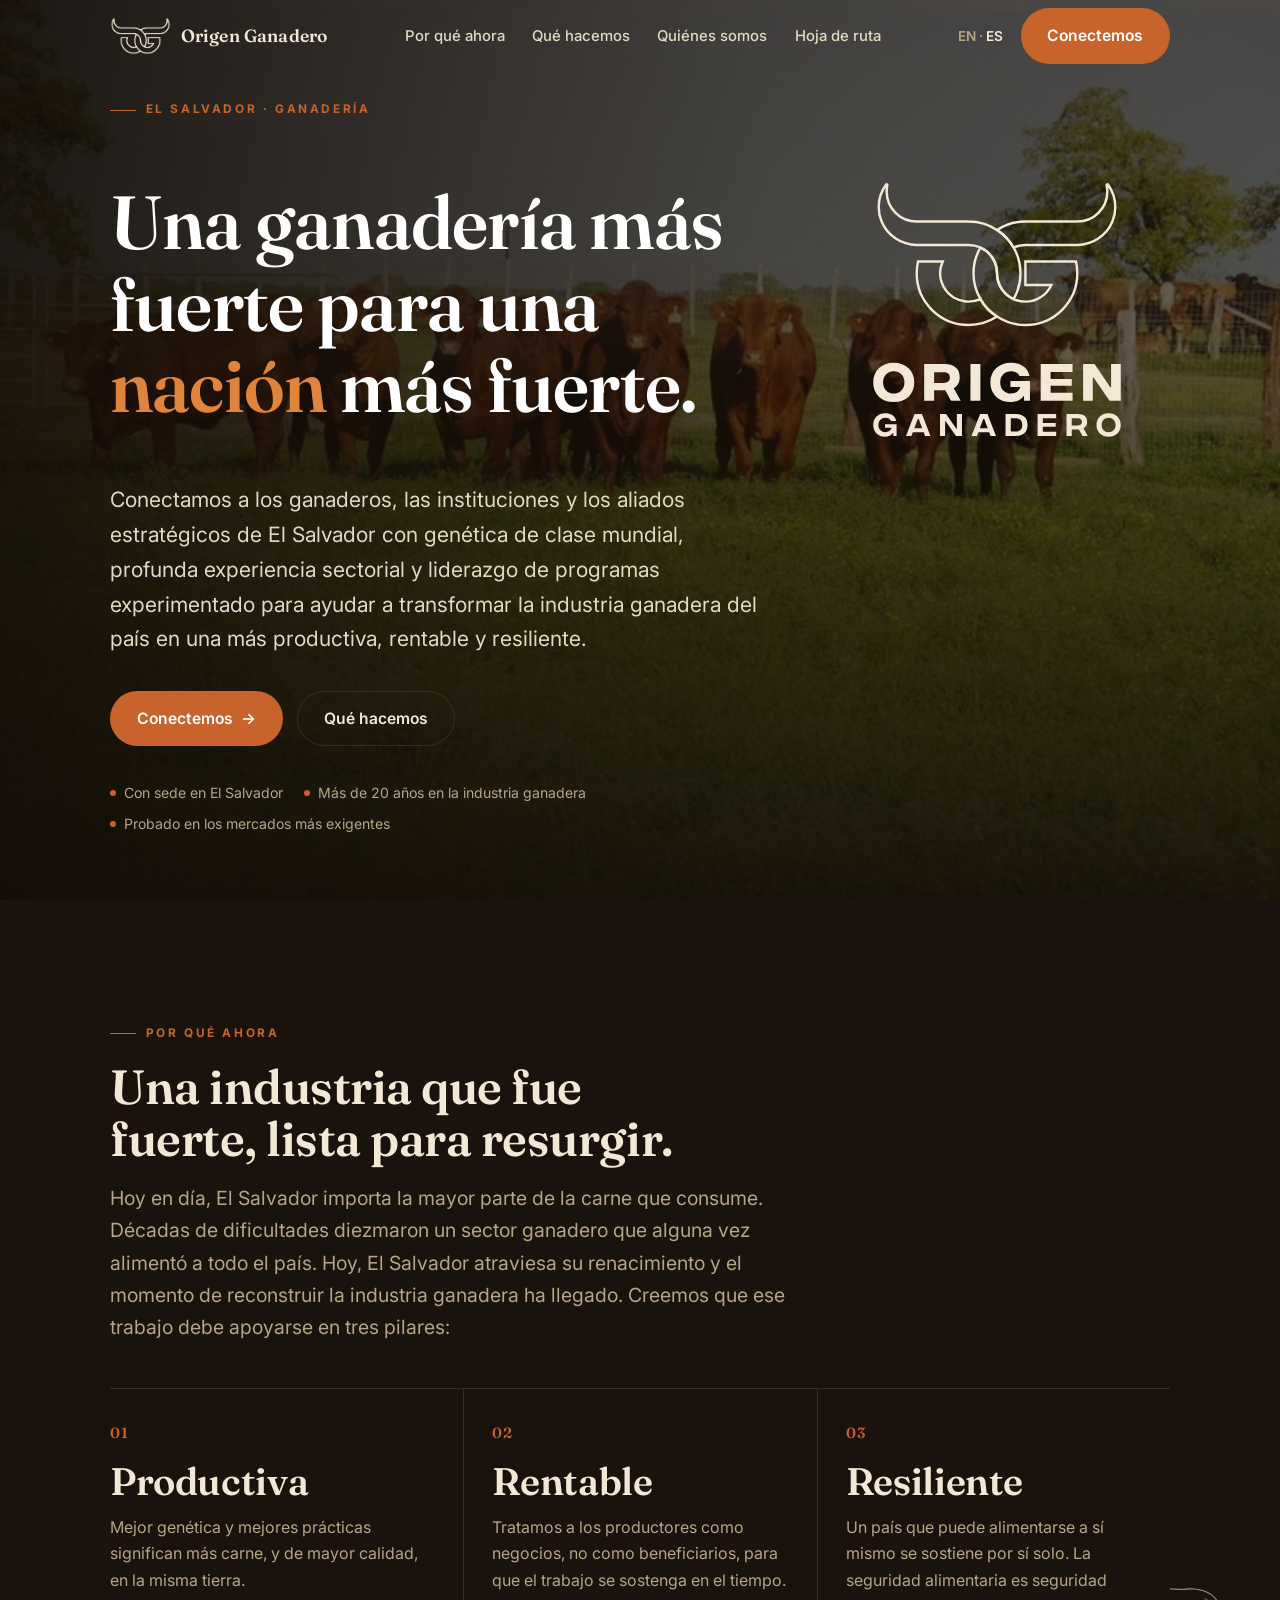
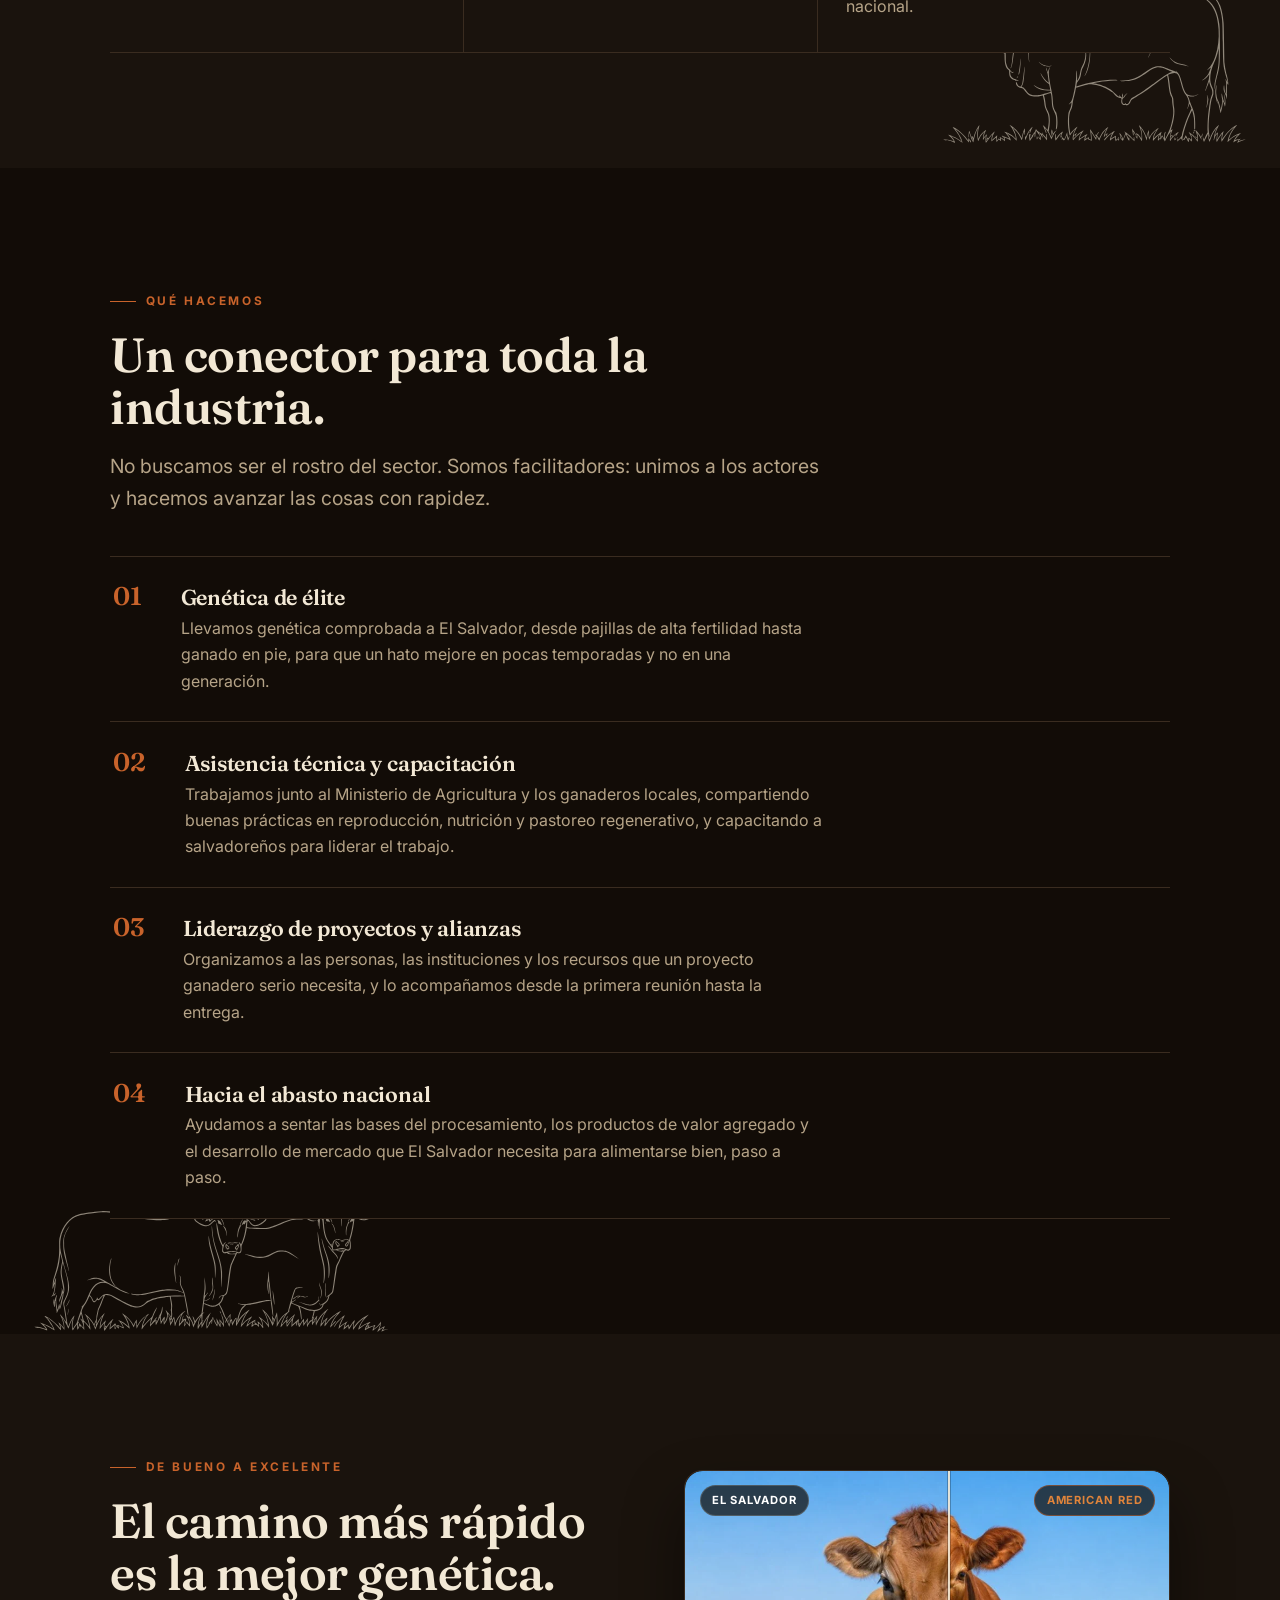
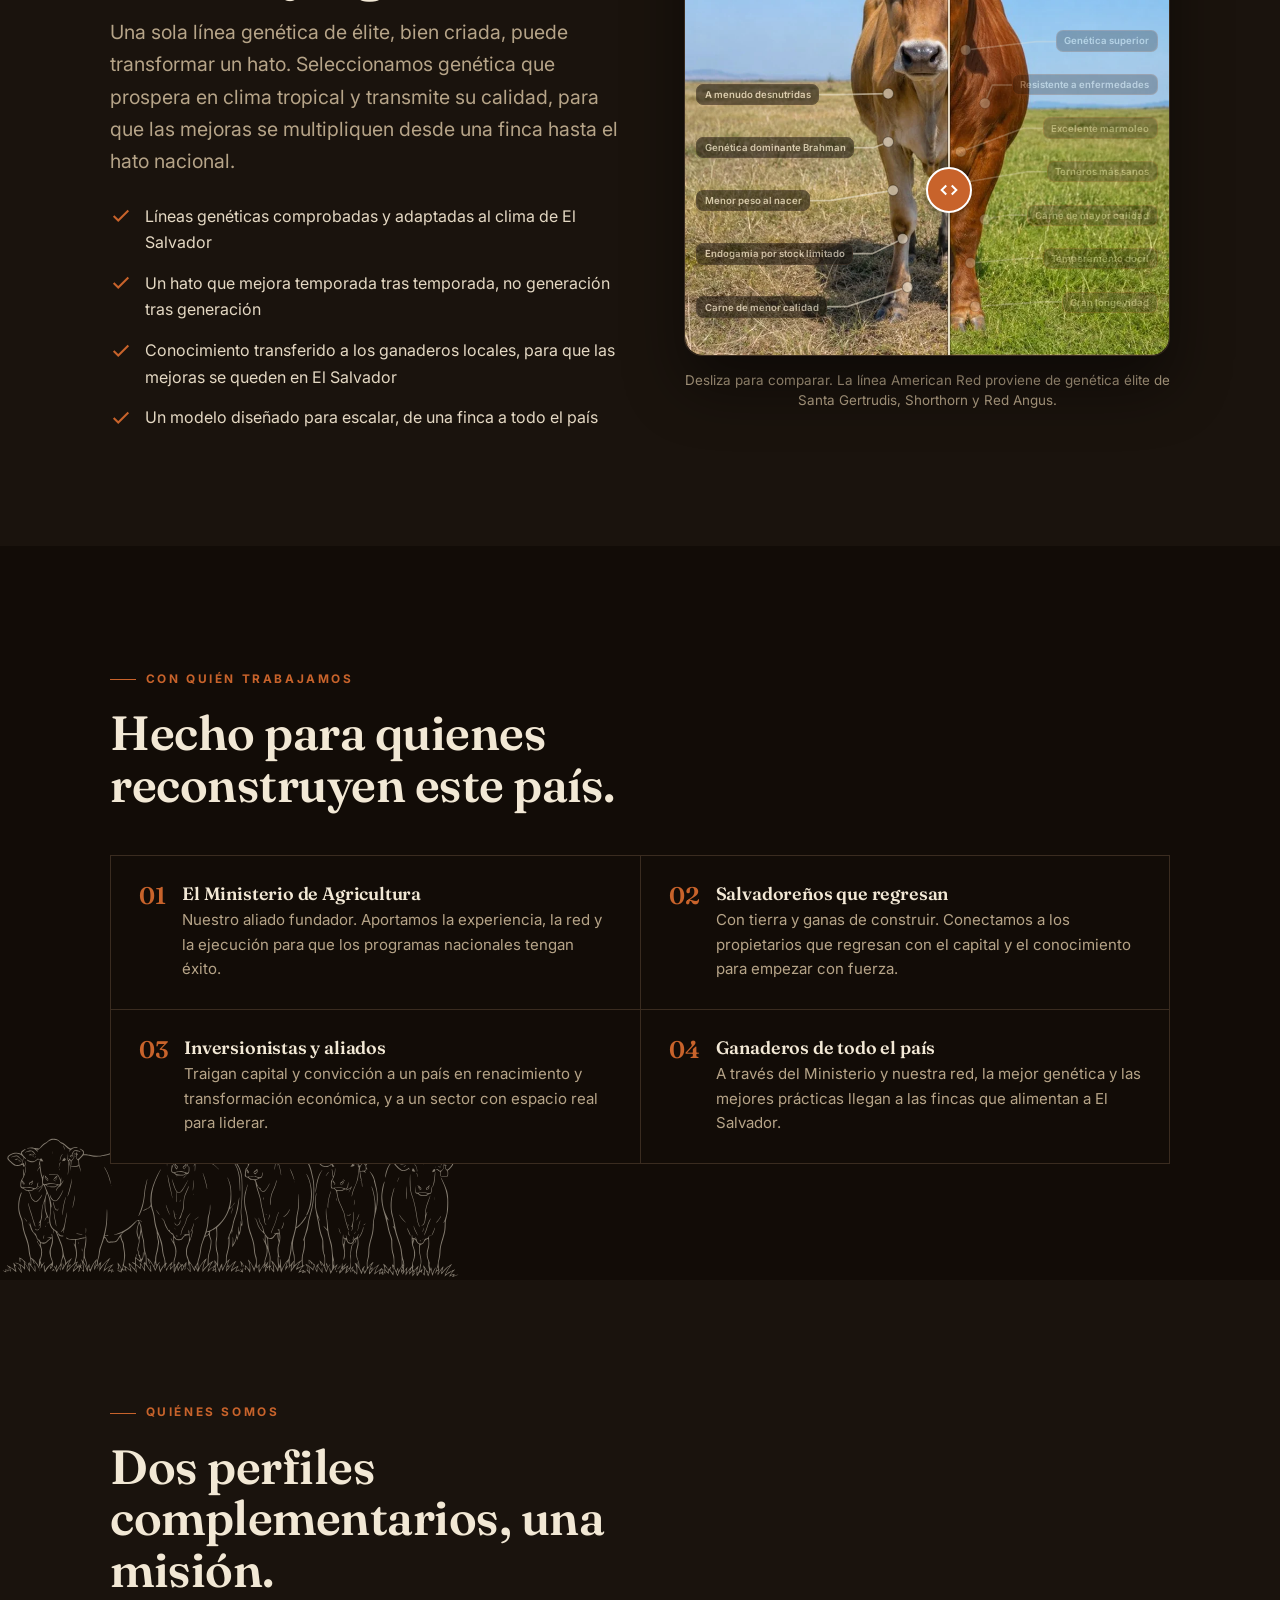
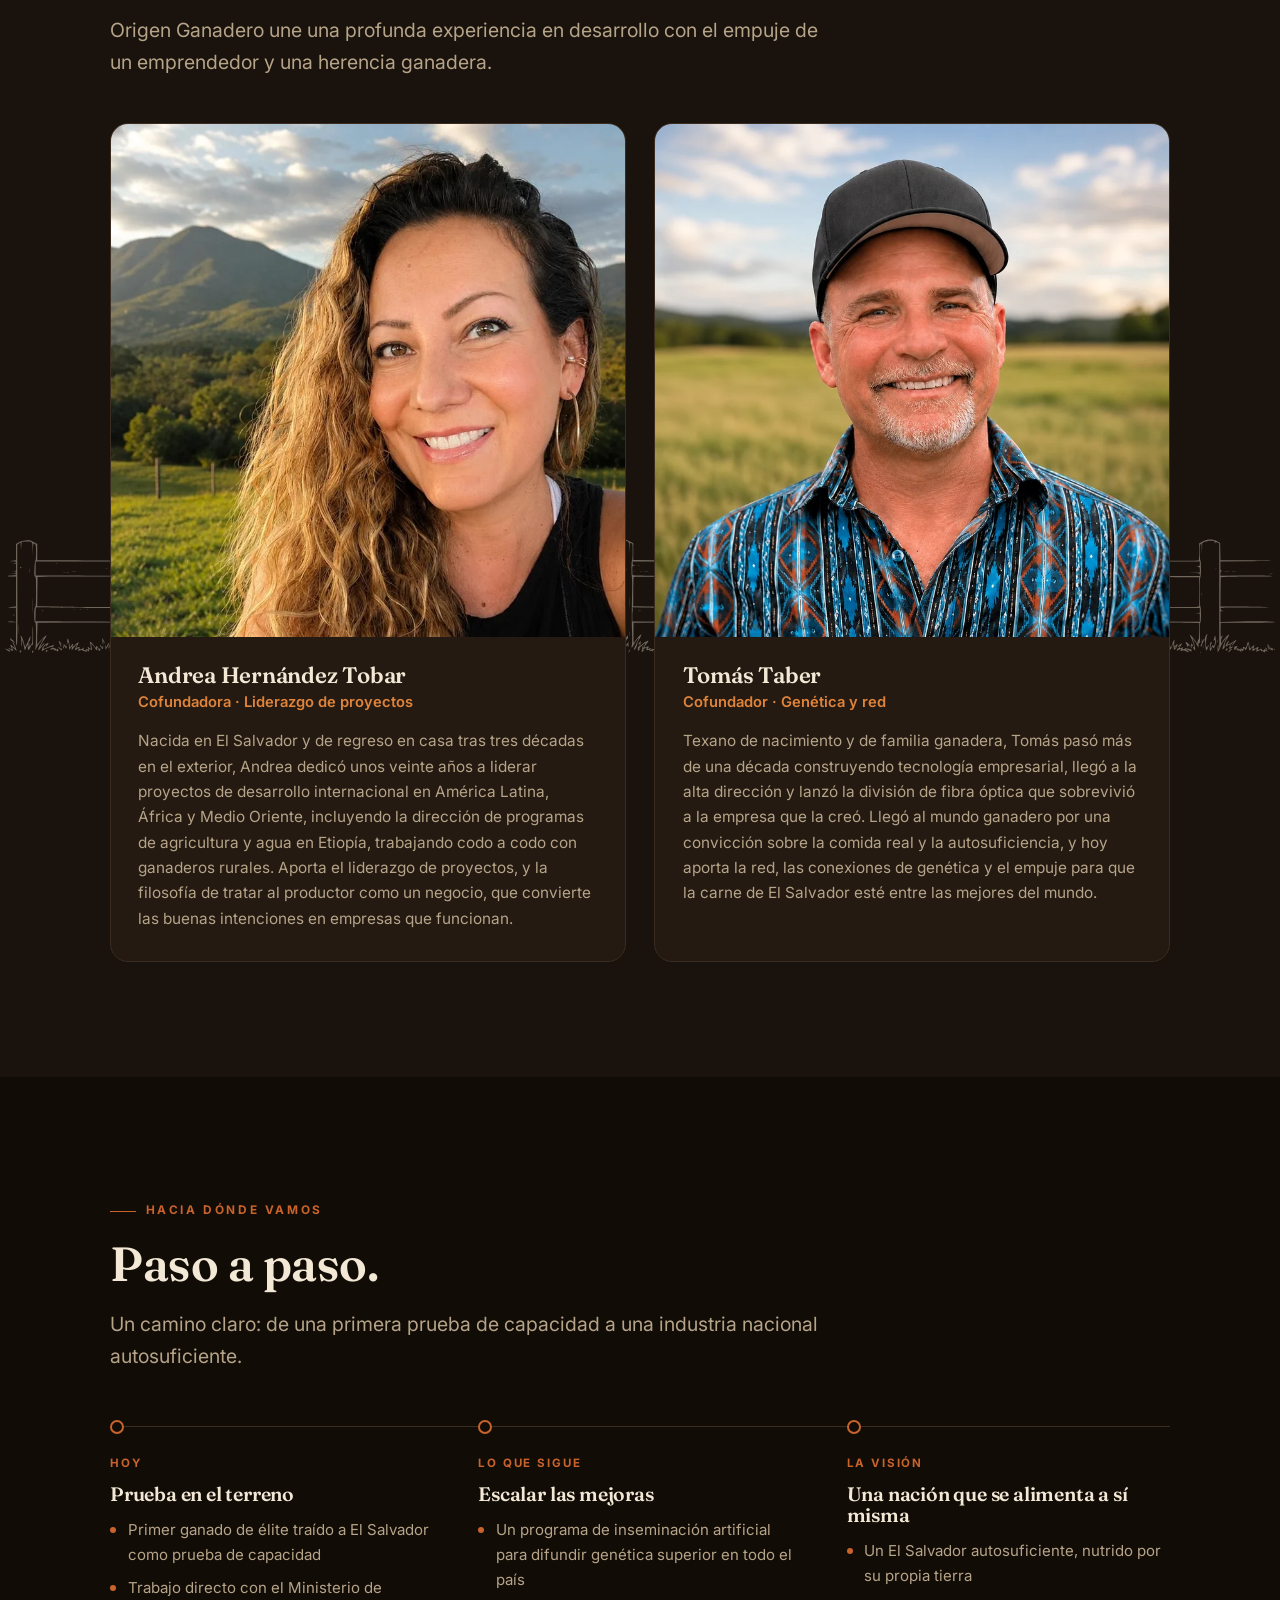
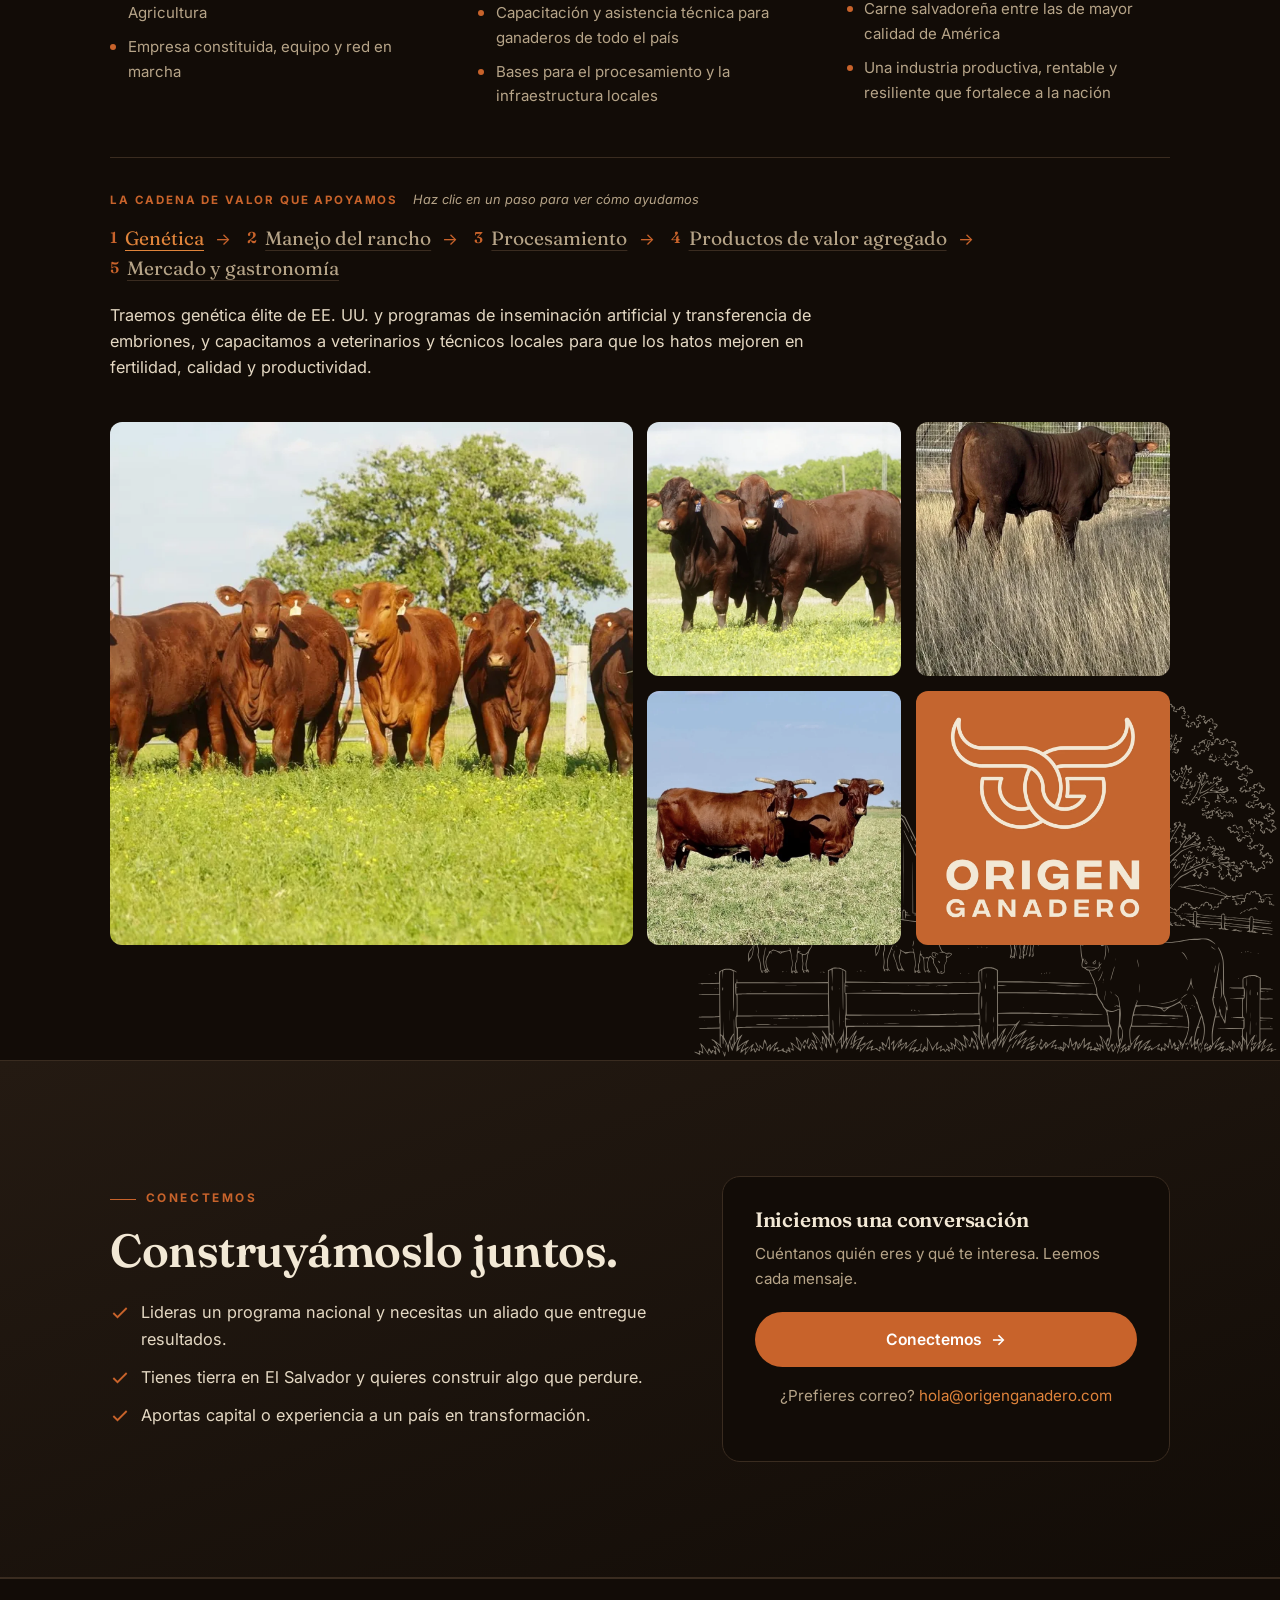
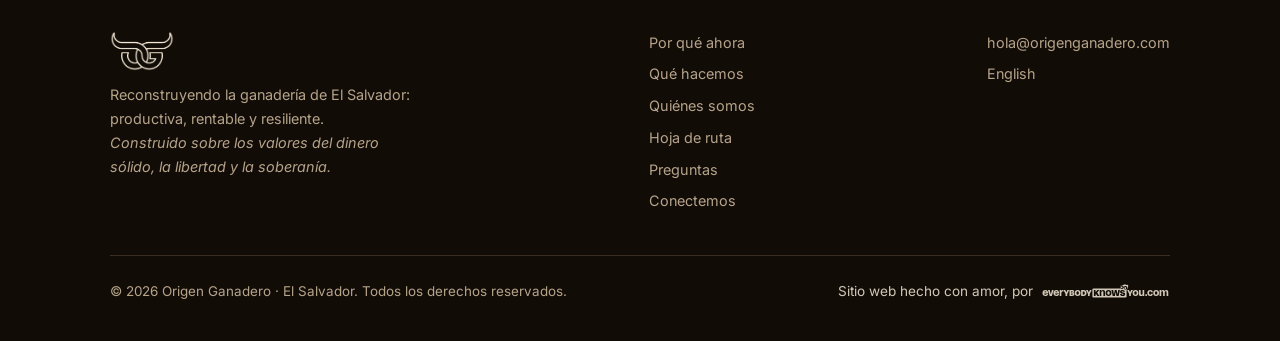
==== commit dd3f6660: "Connect buttons open the Google Form in a new tab (all pages, both langs) instead of scrolling to #c" ====
--- a/es/index.html
+++ b/es/index.html
@@ -303,7 +303,7 @@
     </nav>
     <div class="nav-right">
       <span class="lang"><a href="../index.html">EN</a> · <span class="active">ES</span></span>
-      <a class="btn btn--primary" href="#connect">Conectemos</a>
+      <a class="btn btn--primary" href="https://forms.gle/GxcfXkXHnzgBjkZT9" target="_blank" rel="noopener">Conectemos</a>
       <button class="nav-toggle" aria-label="Abrir menú" aria-expanded="false">
         <svg viewBox="0 0 24 24" fill="none" stroke="currentColor" stroke-width="2"><line x1="3" y1="6" x2="21" y2="6"/><line x1="3" y1="12" x2="21" y2="12"/><line x1="3" y1="18" x2="21" y2="18"/></svg>
       </button>
@@ -327,7 +327,7 @@
       <h1>Una ganadería más fuerte para una <span class="accent">nación</span> más fuerte.</h1>
       <p class="hero__sub">Conectamos a los ganaderos, las instituciones y los aliados estratégicos de El Salvador con genética de clase mundial, profunda experiencia sectorial y liderazgo de programas experimentado para ayudar a transformar la industria ganadera del país en una más productiva, rentable y resiliente.</p>
       <div class="hero__cta">
-        <a class="btn btn--primary" href="#connect">Conectemos <span class="arrow">→</span></a>
+        <a class="btn btn--primary" href="https://forms.gle/GxcfXkXHnzgBjkZT9" target="_blank" rel="noopener">Conectemos <span class="arrow">→</span></a>
         <a class="btn btn--ghost" href="#what">Qué hacemos</a>
       </div>
       <div class="hero__meta">
@@ -570,7 +570,7 @@
       <div class="cta__card reveal">
         <h3>Iniciemos una conversación</h3>
         <p>Cuéntanos quién eres y qué te interesa. Leemos cada mensaje.</p>
-        <a class="btn btn--primary" href="https://forms.gle/REPLACE-WITH-OG-FORM" target="_blank" rel="noopener">Conectemos <span class="arrow">→</span></a>
+        <a class="btn btn--primary" href="https://forms.gle/GxcfXkXHnzgBjkZT9" target="_blank" rel="noopener">Conectemos <span class="arrow">→</span></a>
         <p class="cta__note">¿Prefieres correo? <a href="mailto:hola@origenganadero.com">hola@origenganadero.com</a></p>
       </div>
     </div>
@@ -595,7 +595,7 @@
           <a href="#founders">Quiénes somos</a>
           <a href="#roadmap">Hoja de ruta</a>
       <a href="faq/index.html">Preguntas</a>
-          <a href="#connect">Conectemos</a>
+          <a href="https://forms.gle/GxcfXkXHnzgBjkZT9" target="_blank" rel="noopener">Conectemos</a>
         </div>
       </div>
       <div class="footer-col">
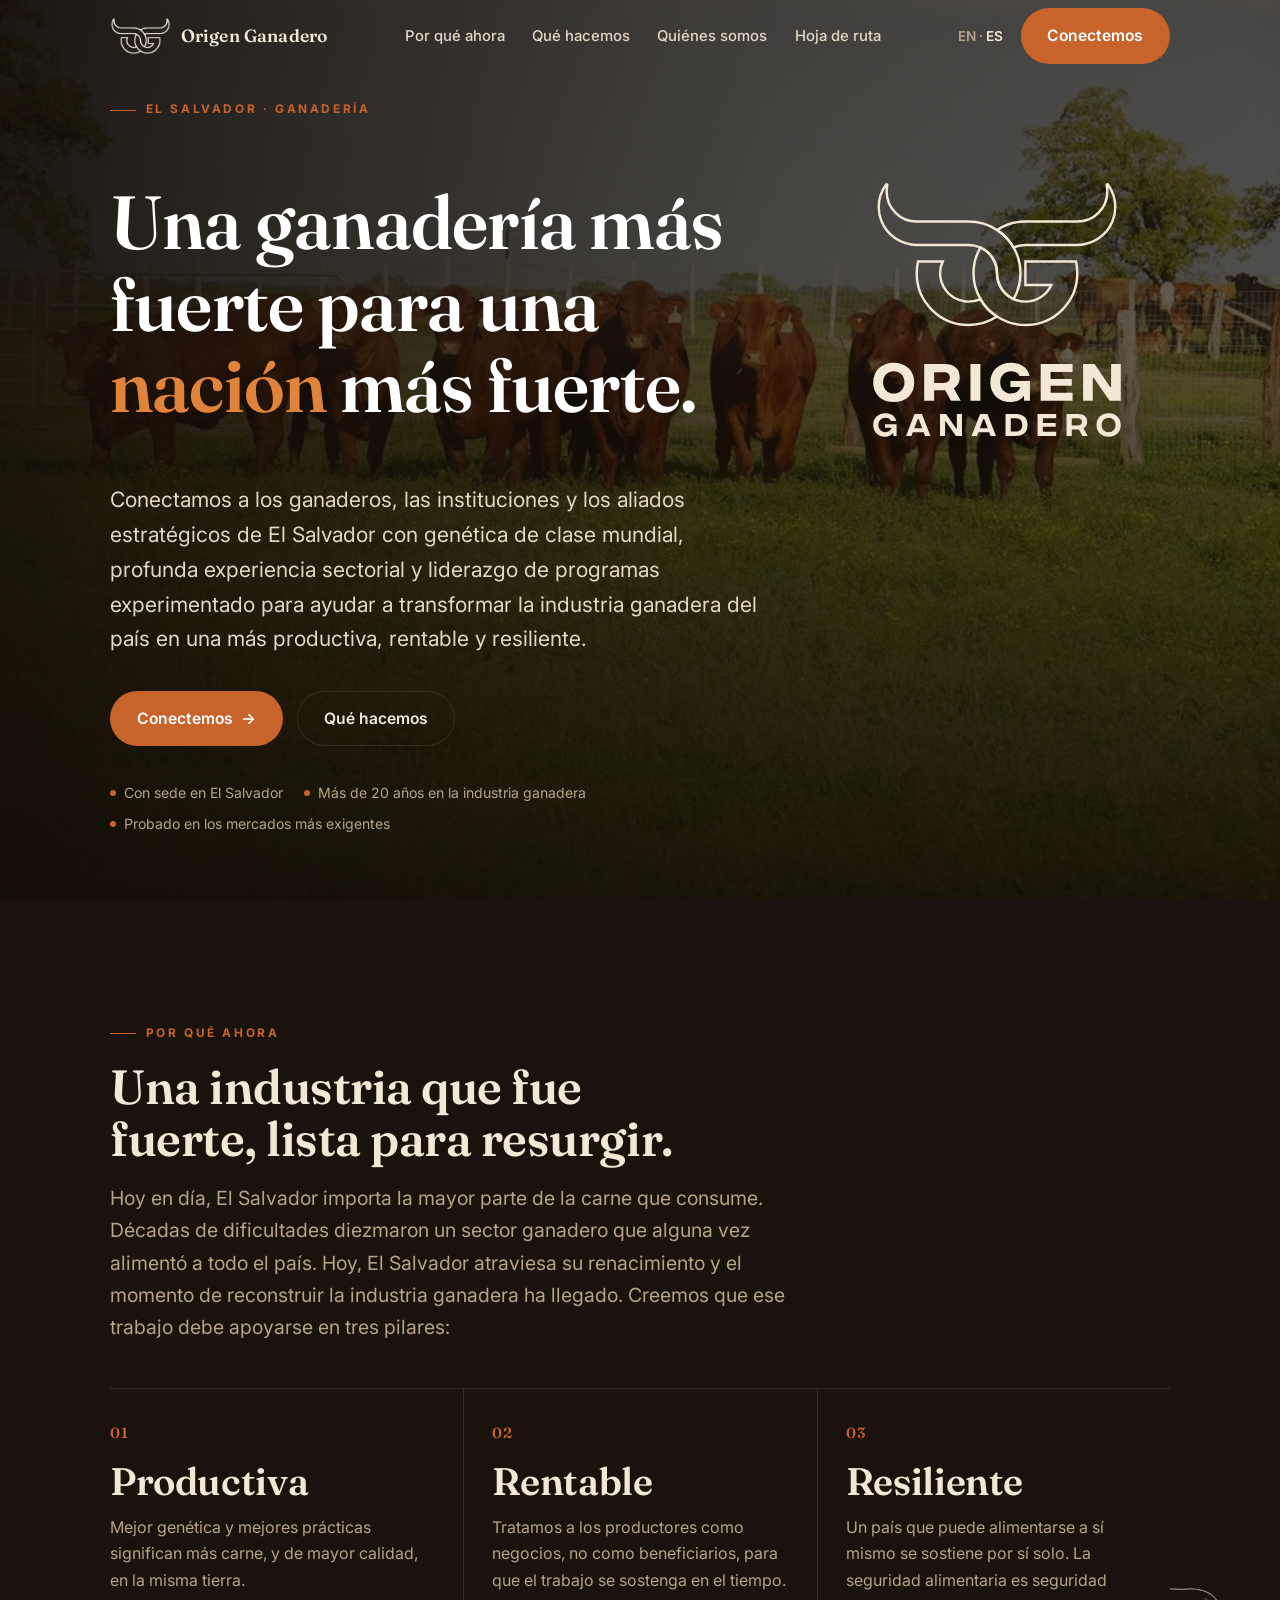
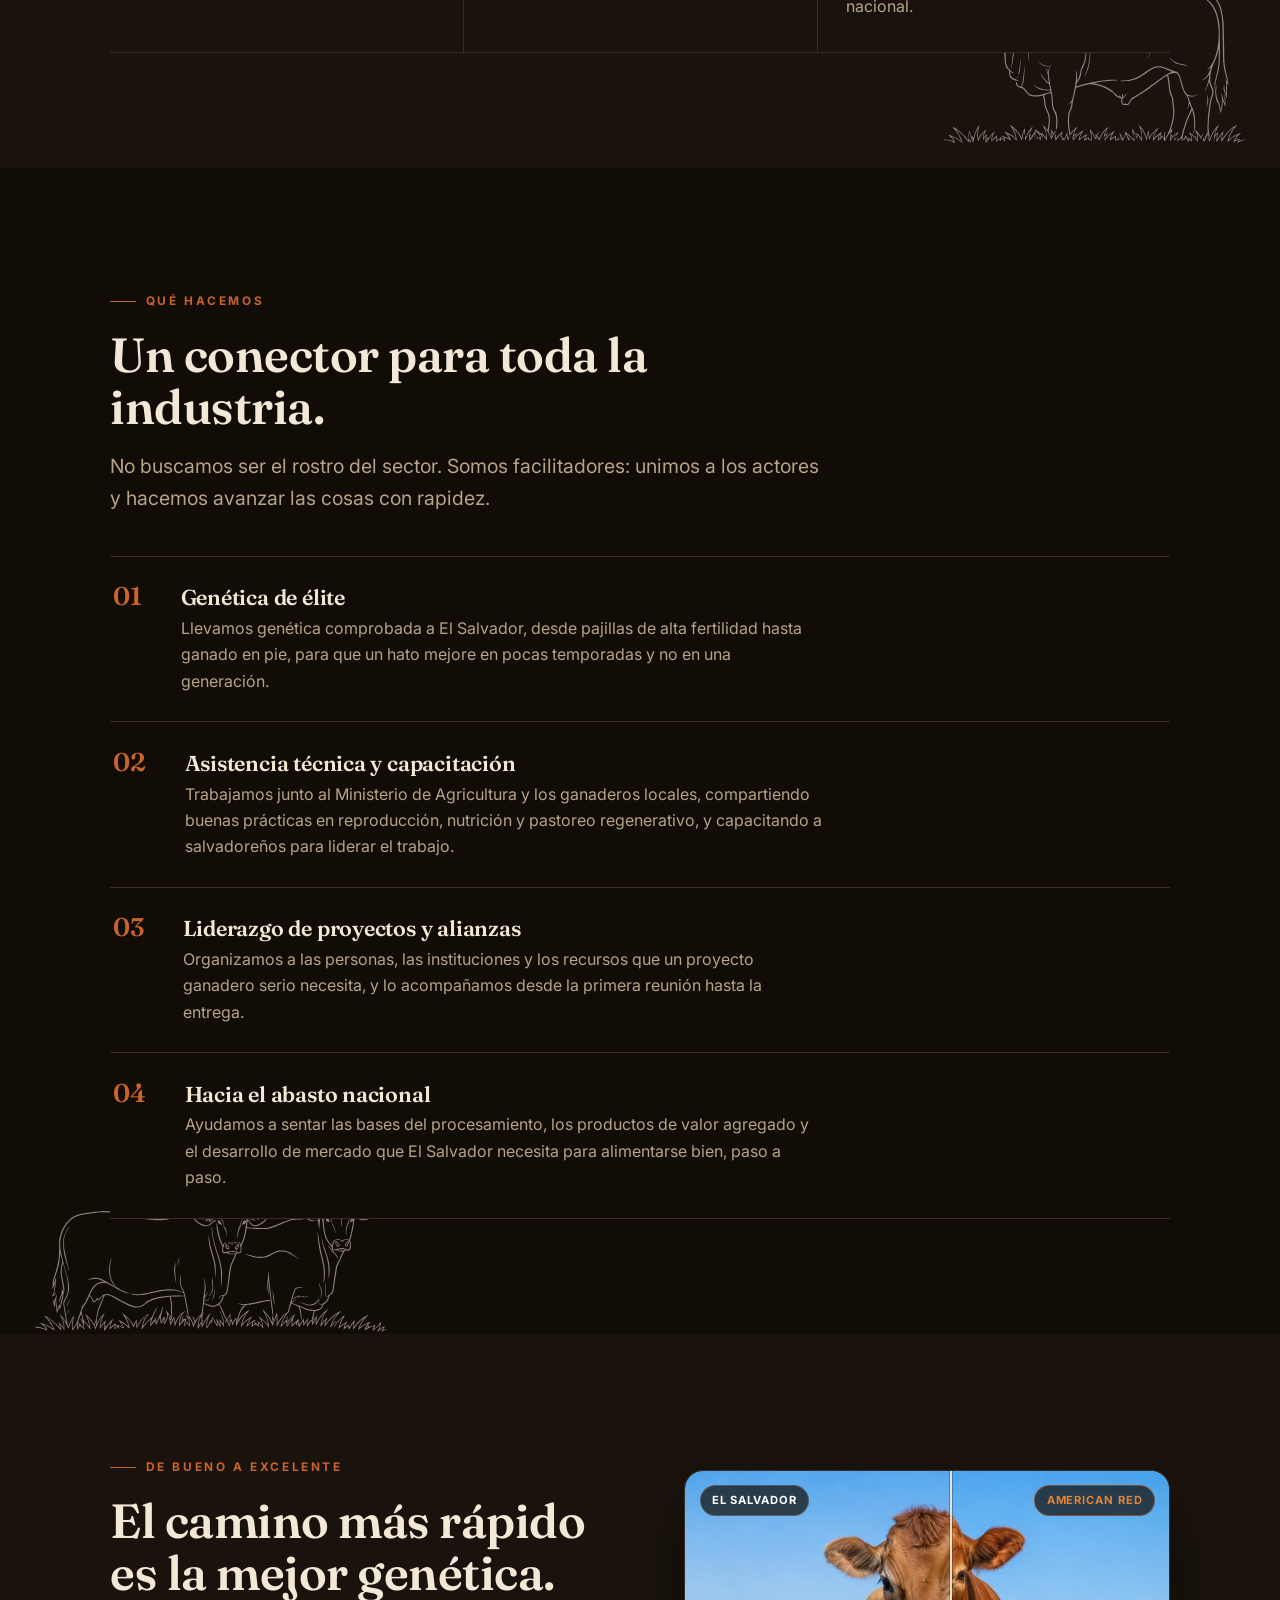
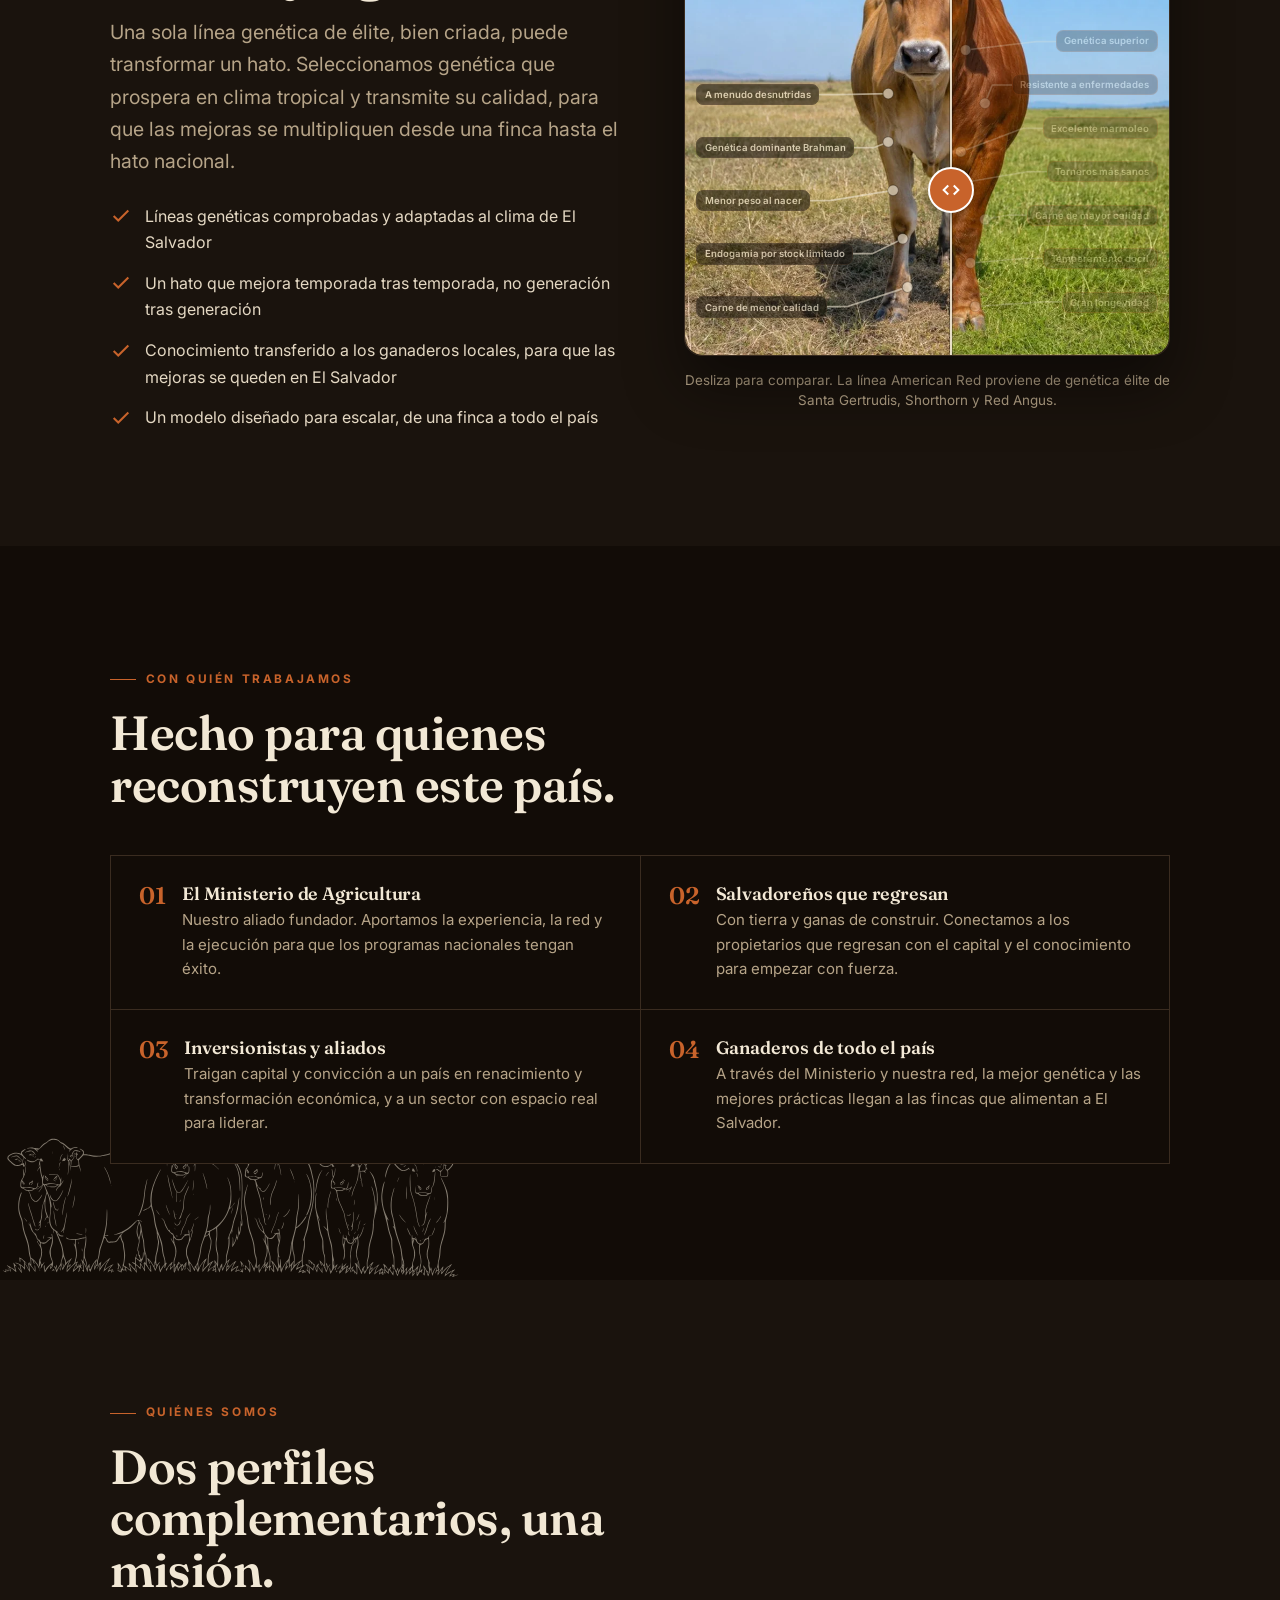
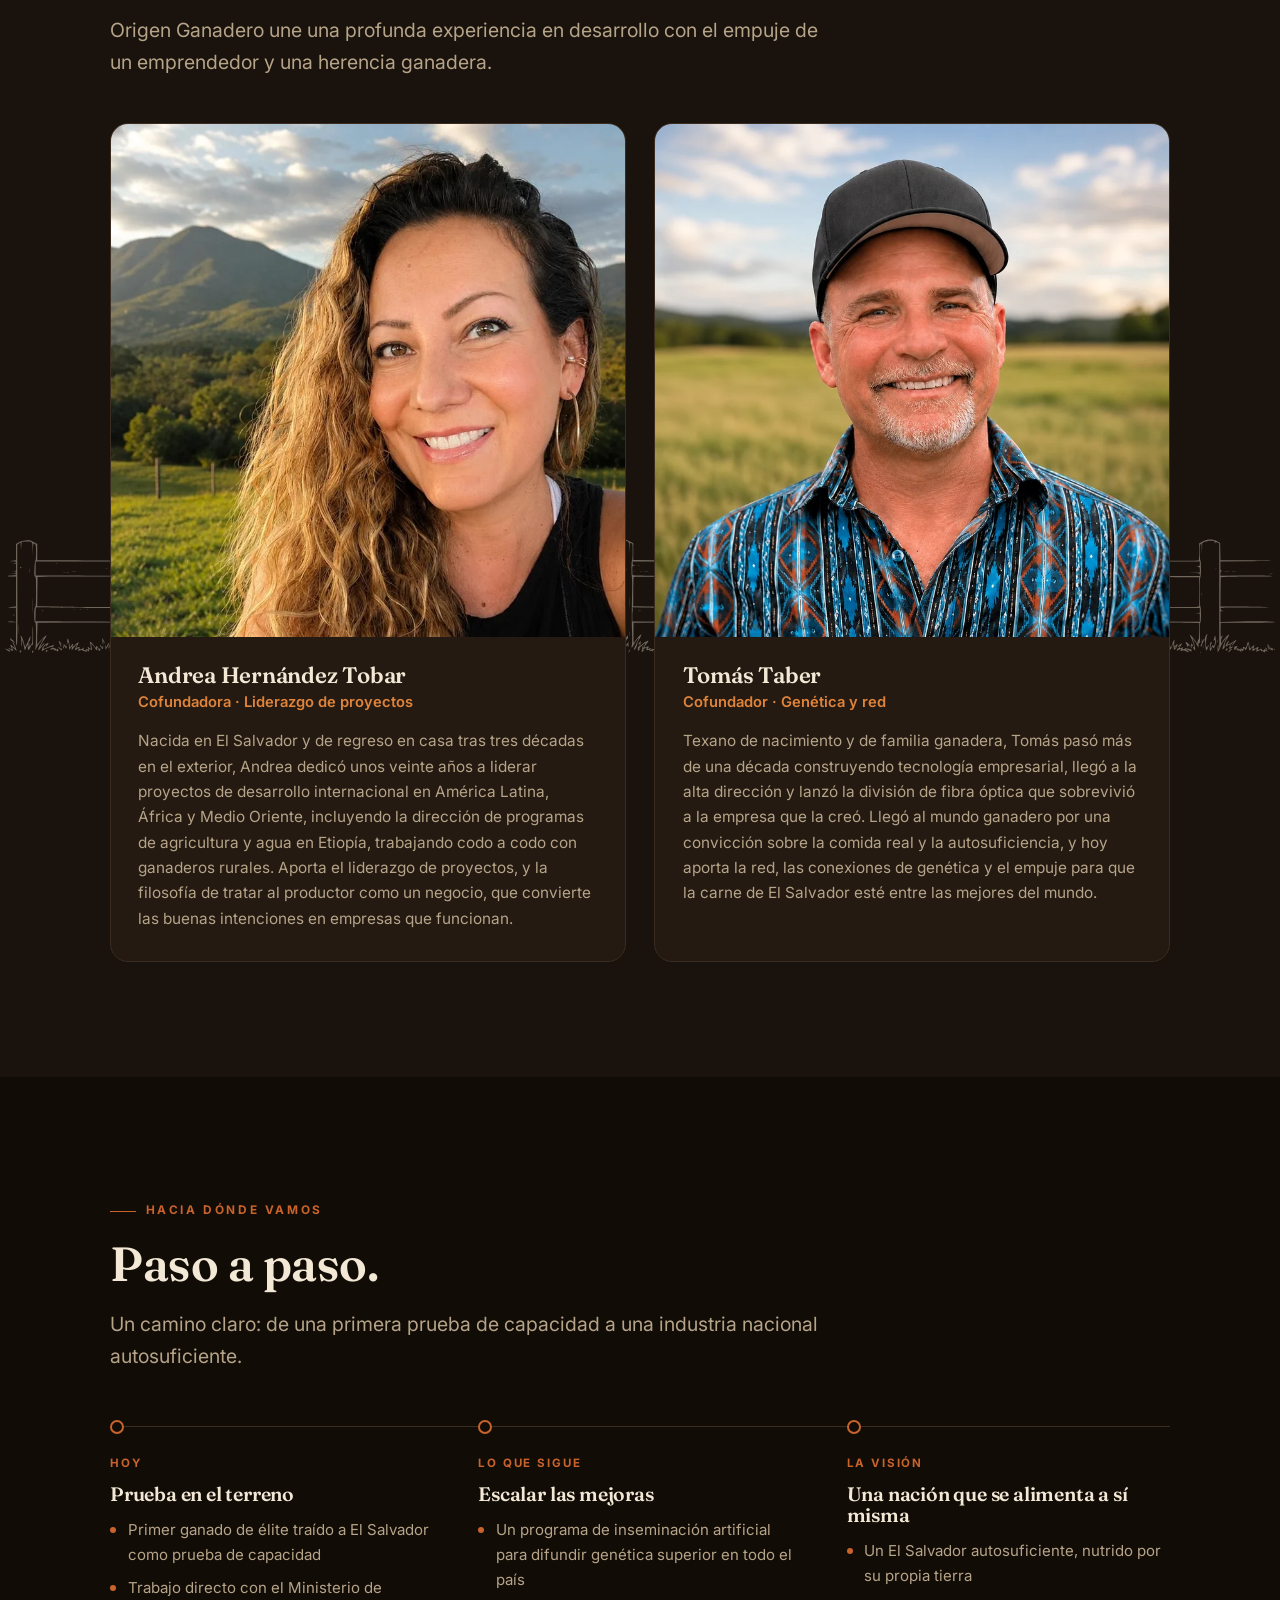
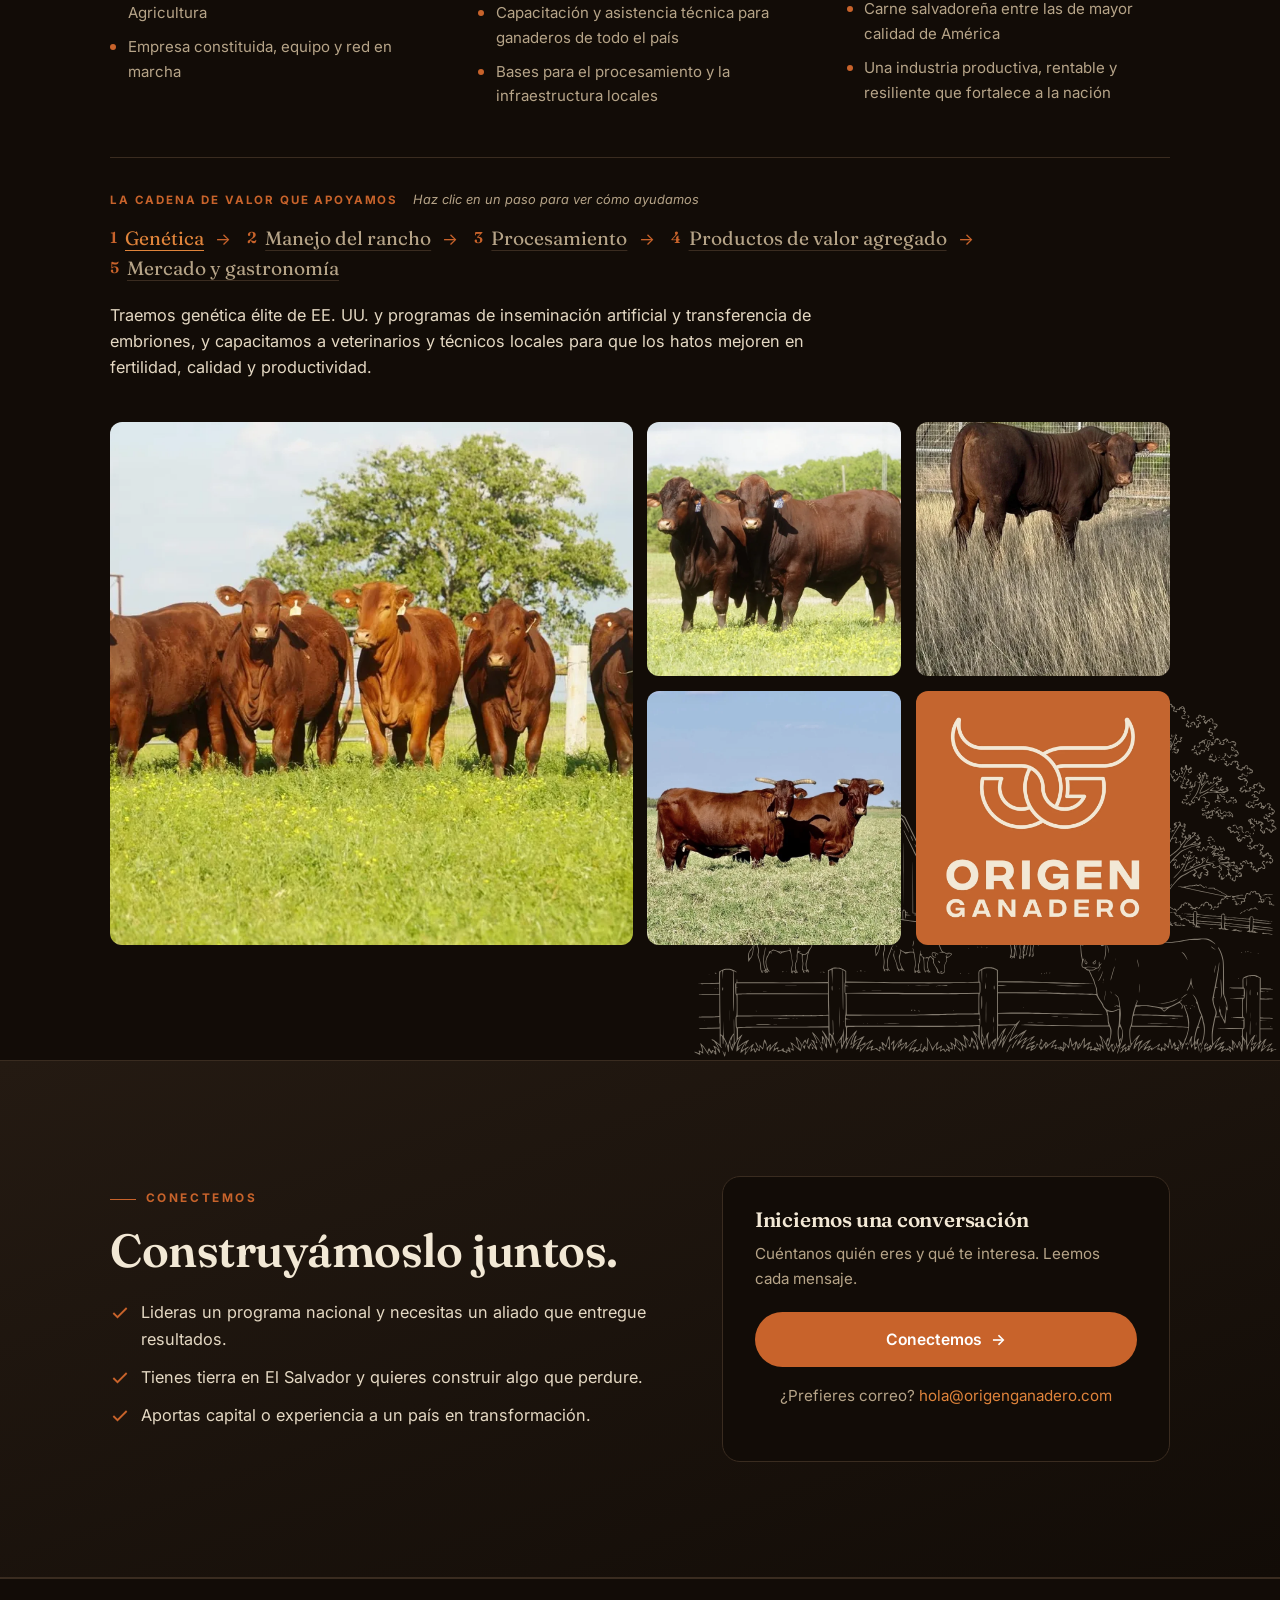
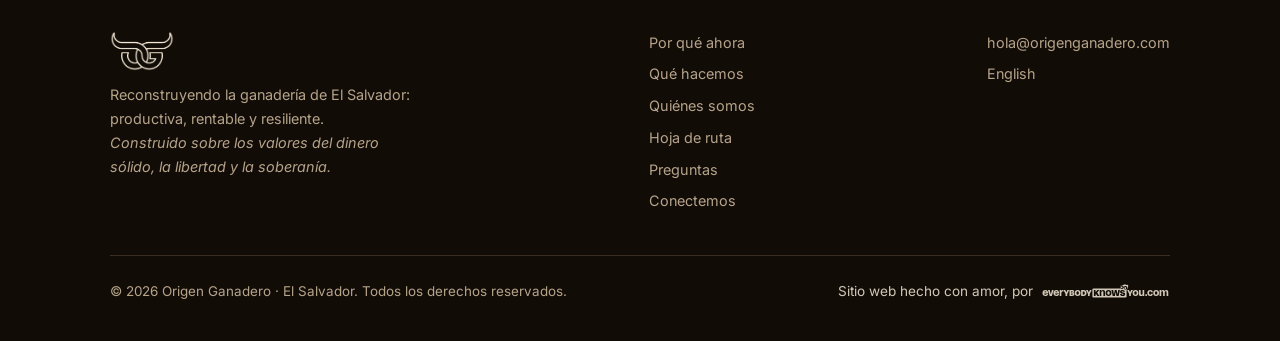
==== commit af86ee82: "Correct the Connect form link (all pages, both langs)" ====
--- a/es/index.html
+++ b/es/index.html
@@ -303,7 +303,7 @@
     </nav>
     <div class="nav-right">
       <span class="lang"><a href="../index.html">EN</a> · <span class="active">ES</span></span>
-      <a class="btn btn--primary" href="https://forms.gle/GxcfXkXHnzgBjkZT9" target="_blank" rel="noopener">Conectemos</a>
+      <a class="btn btn--primary" href="https://forms.gle/qtm38CiH8gpXnsta9" target="_blank" rel="noopener">Conectemos</a>
       <button class="nav-toggle" aria-label="Abrir menú" aria-expanded="false">
         <svg viewBox="0 0 24 24" fill="none" stroke="currentColor" stroke-width="2"><line x1="3" y1="6" x2="21" y2="6"/><line x1="3" y1="12" x2="21" y2="12"/><line x1="3" y1="18" x2="21" y2="18"/></svg>
       </button>
@@ -327,7 +327,7 @@
       <h1>Una ganadería más fuerte para una <span class="accent">nación</span> más fuerte.</h1>
       <p class="hero__sub">Conectamos a los ganaderos, las instituciones y los aliados estratégicos de El Salvador con genética de clase mundial, profunda experiencia sectorial y liderazgo de programas experimentado para ayudar a transformar la industria ganadera del país en una más productiva, rentable y resiliente.</p>
       <div class="hero__cta">
-        <a class="btn btn--primary" href="https://forms.gle/GxcfXkXHnzgBjkZT9" target="_blank" rel="noopener">Conectemos <span class="arrow">→</span></a>
+        <a class="btn btn--primary" href="https://forms.gle/qtm38CiH8gpXnsta9" target="_blank" rel="noopener">Conectemos <span class="arrow">→</span></a>
         <a class="btn btn--ghost" href="#what">Qué hacemos</a>
       </div>
       <div class="hero__meta">
@@ -570,7 +570,7 @@
       <div class="cta__card reveal">
         <h3>Iniciemos una conversación</h3>
         <p>Cuéntanos quién eres y qué te interesa. Leemos cada mensaje.</p>
-        <a class="btn btn--primary" href="https://forms.gle/GxcfXkXHnzgBjkZT9" target="_blank" rel="noopener">Conectemos <span class="arrow">→</span></a>
+        <a class="btn btn--primary" href="https://forms.gle/qtm38CiH8gpXnsta9" target="_blank" rel="noopener">Conectemos <span class="arrow">→</span></a>
         <p class="cta__note">¿Prefieres correo? <a href="mailto:hola@origenganadero.com">hola@origenganadero.com</a></p>
       </div>
     </div>
@@ -595,7 +595,7 @@
           <a href="#founders">Quiénes somos</a>
           <a href="#roadmap">Hoja de ruta</a>
       <a href="faq/index.html">Preguntas</a>
-          <a href="https://forms.gle/GxcfXkXHnzgBjkZT9" target="_blank" rel="noopener">Conectemos</a>
+          <a href="https://forms.gle/qtm38CiH8gpXnsta9" target="_blank" rel="noopener">Conectemos</a>
         </div>
       </div>
       <div class="footer-col">
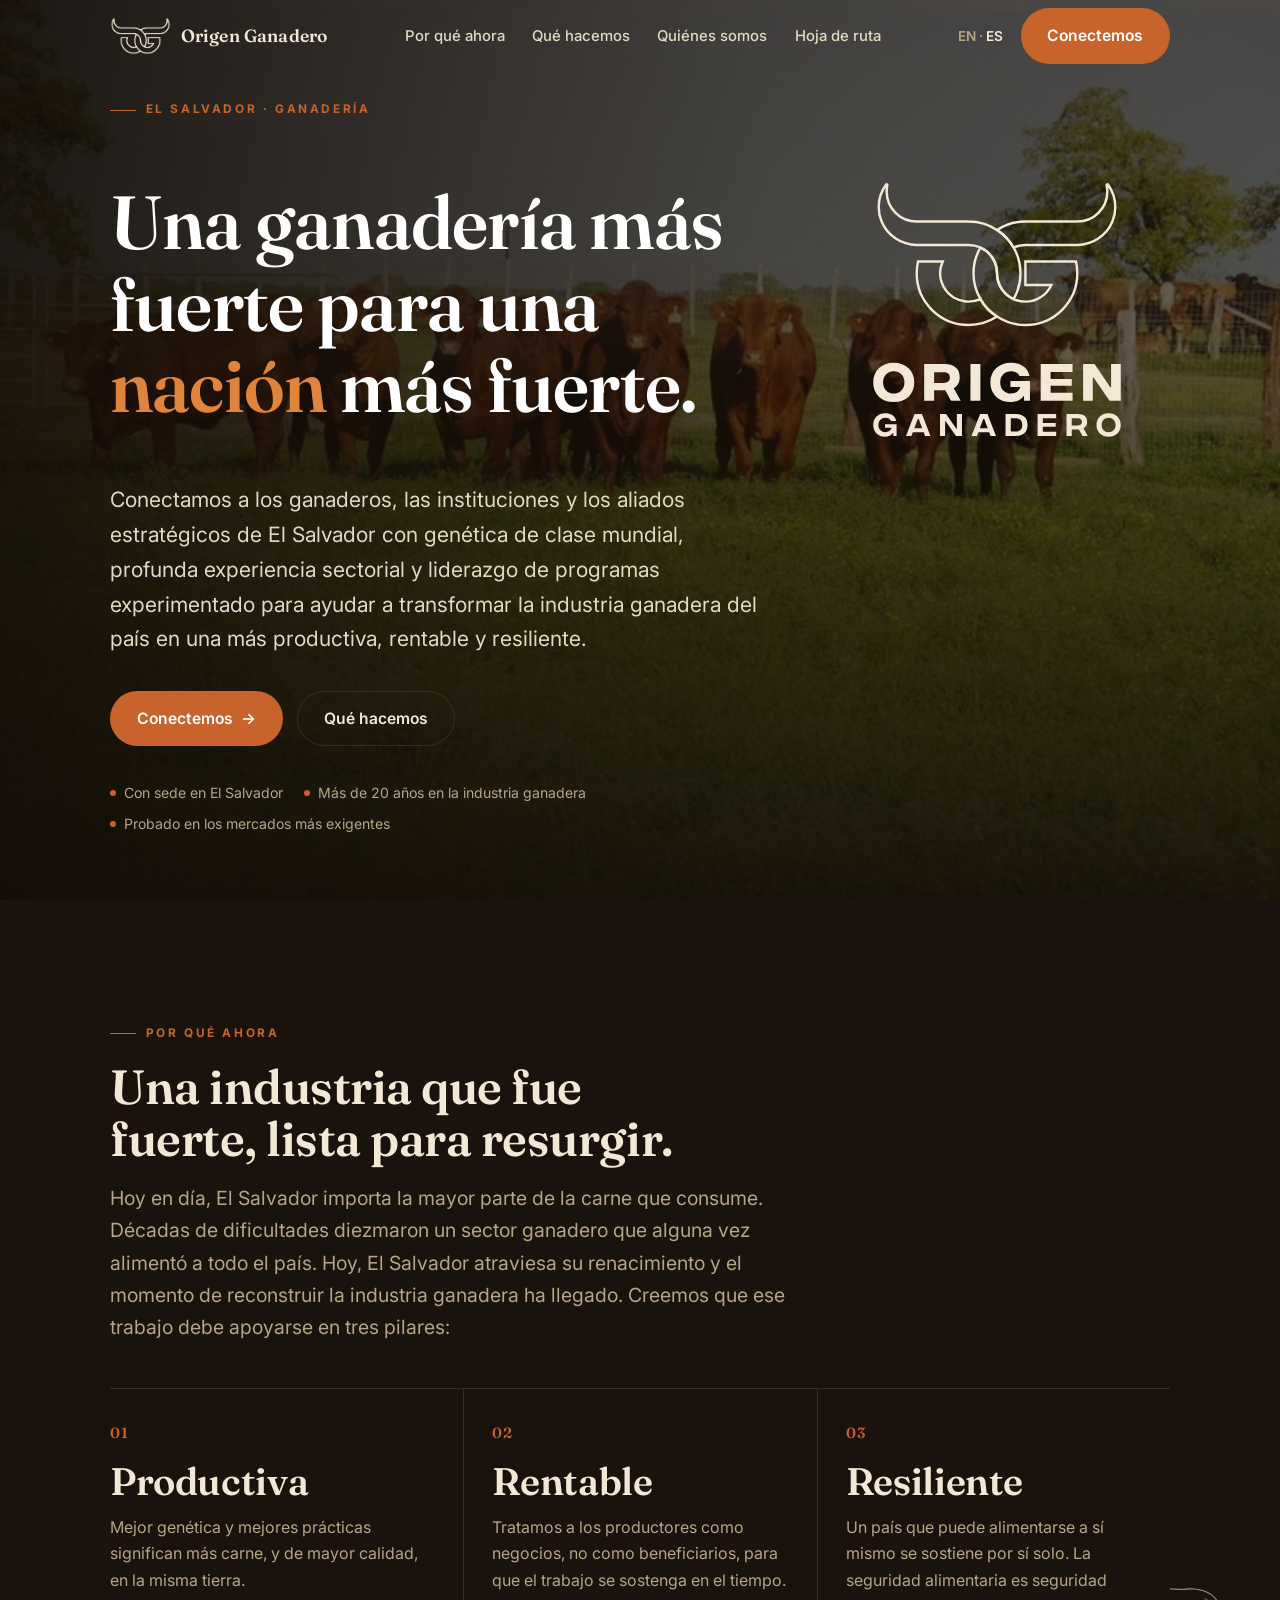
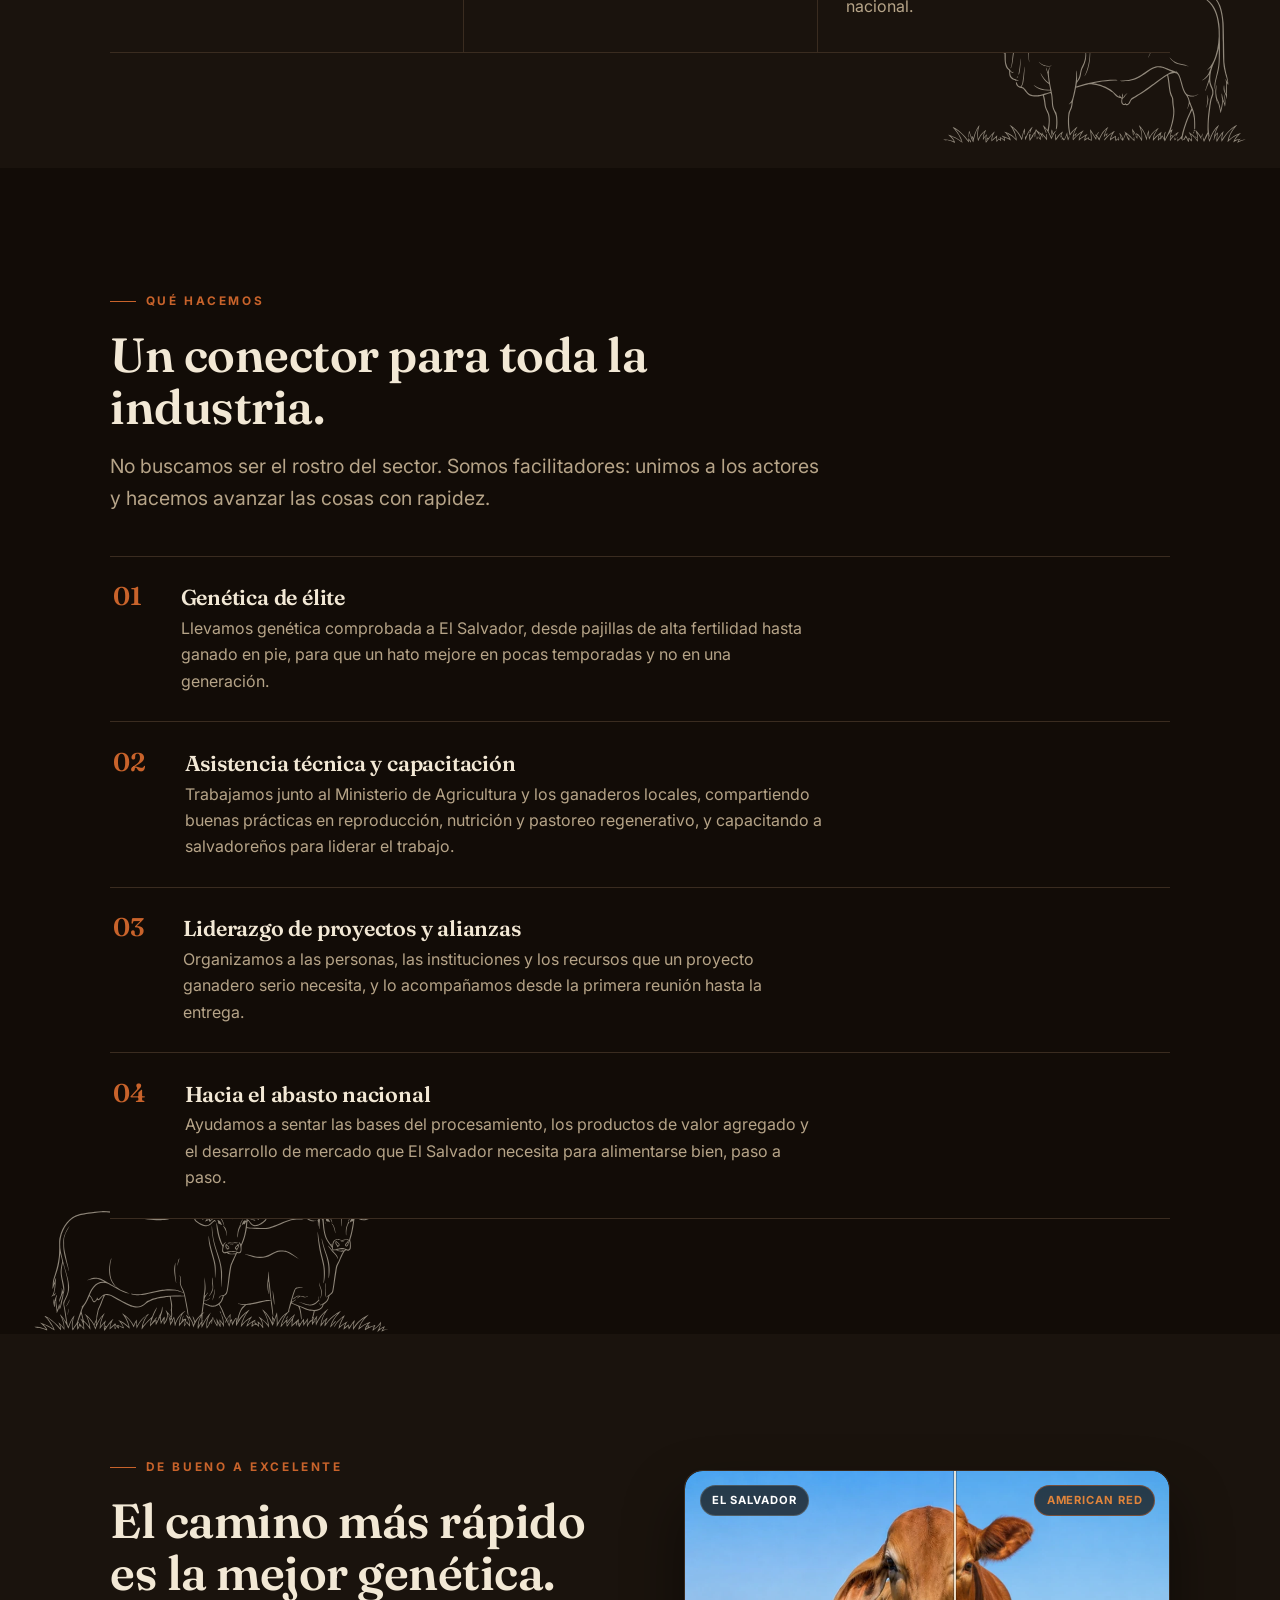
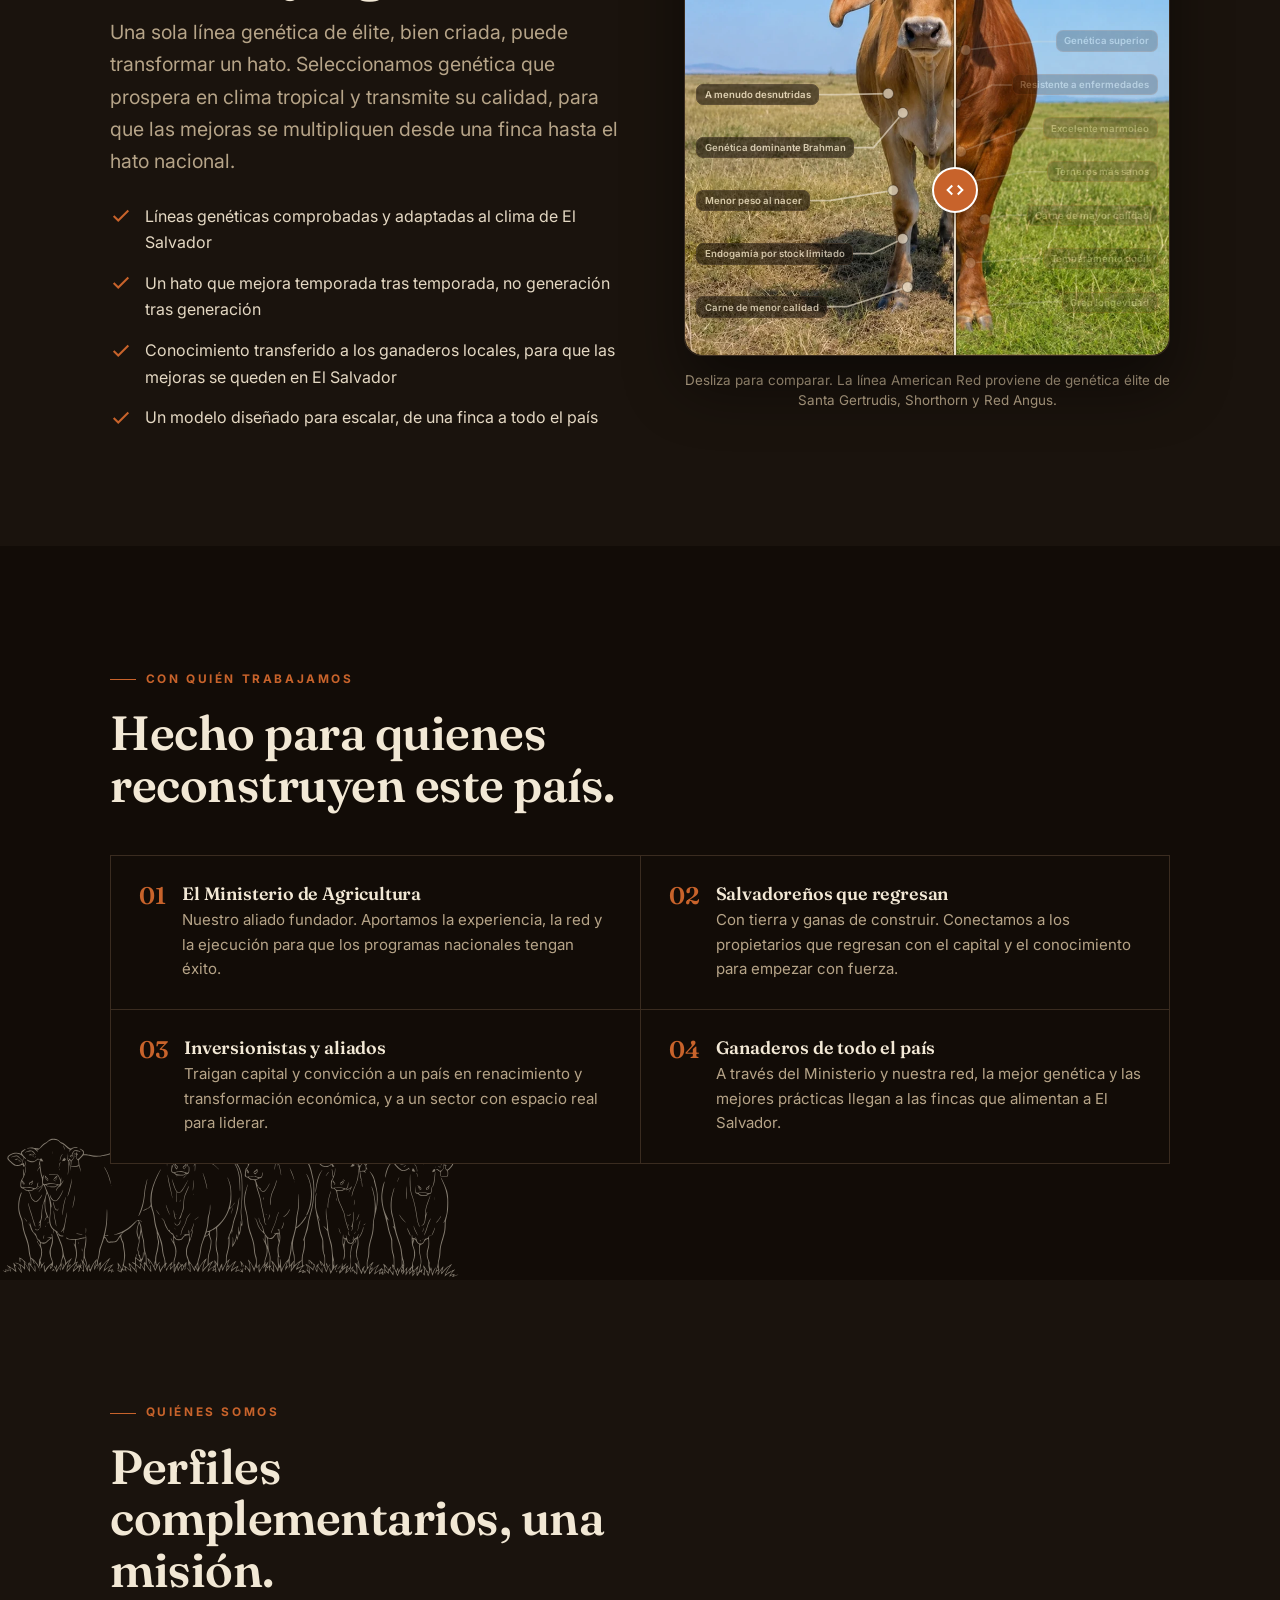
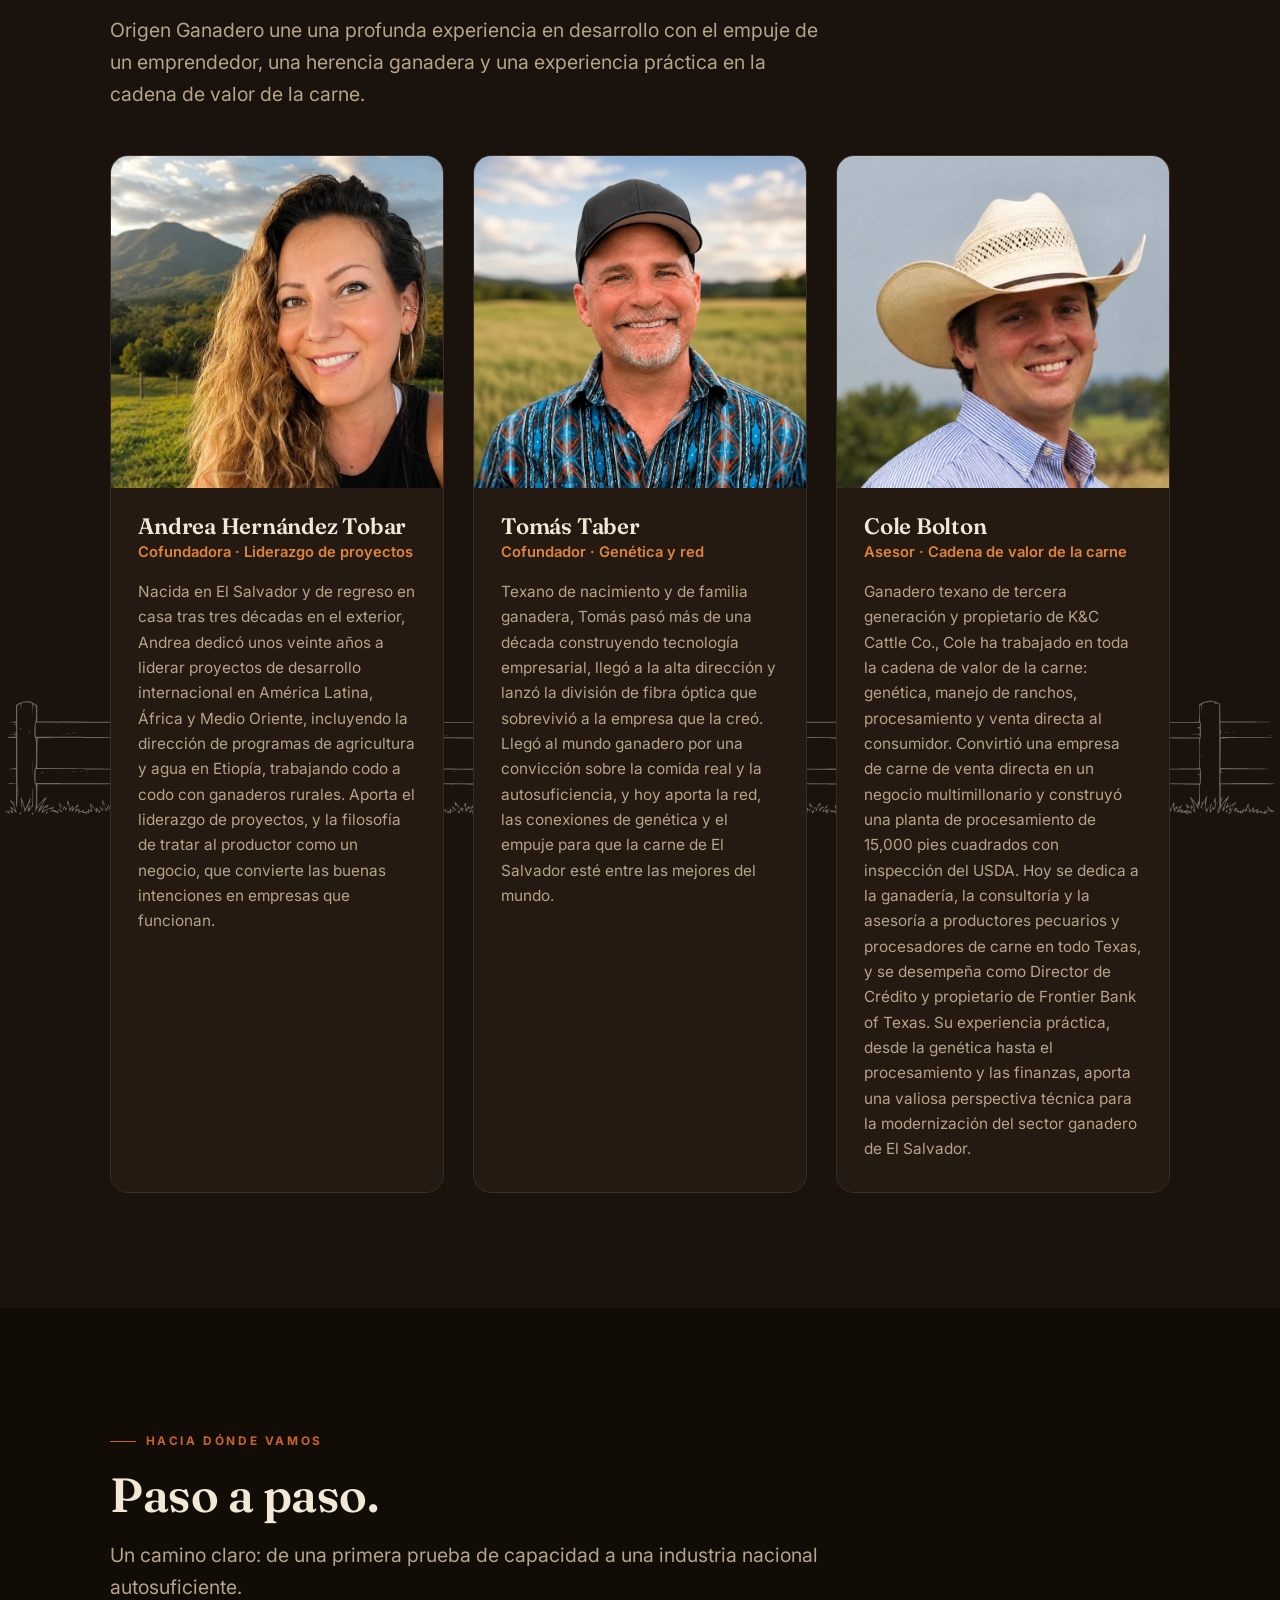
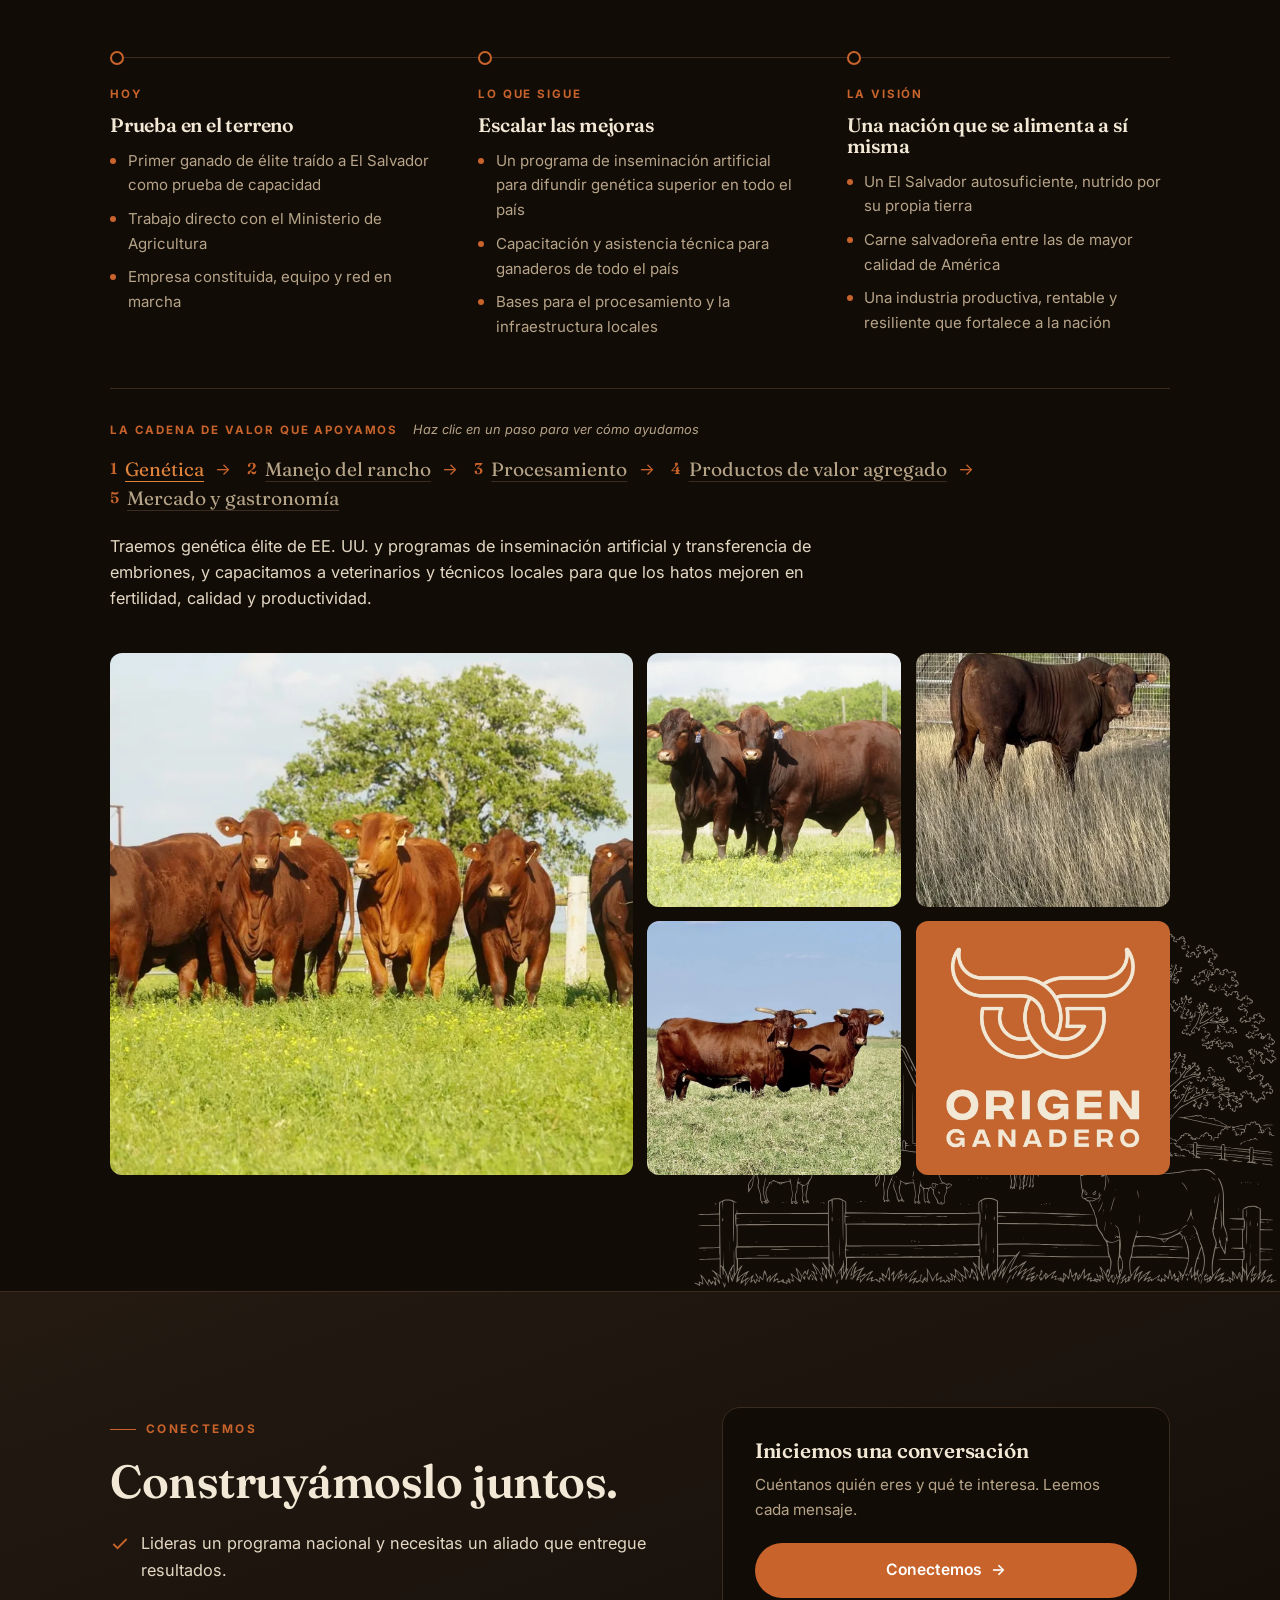
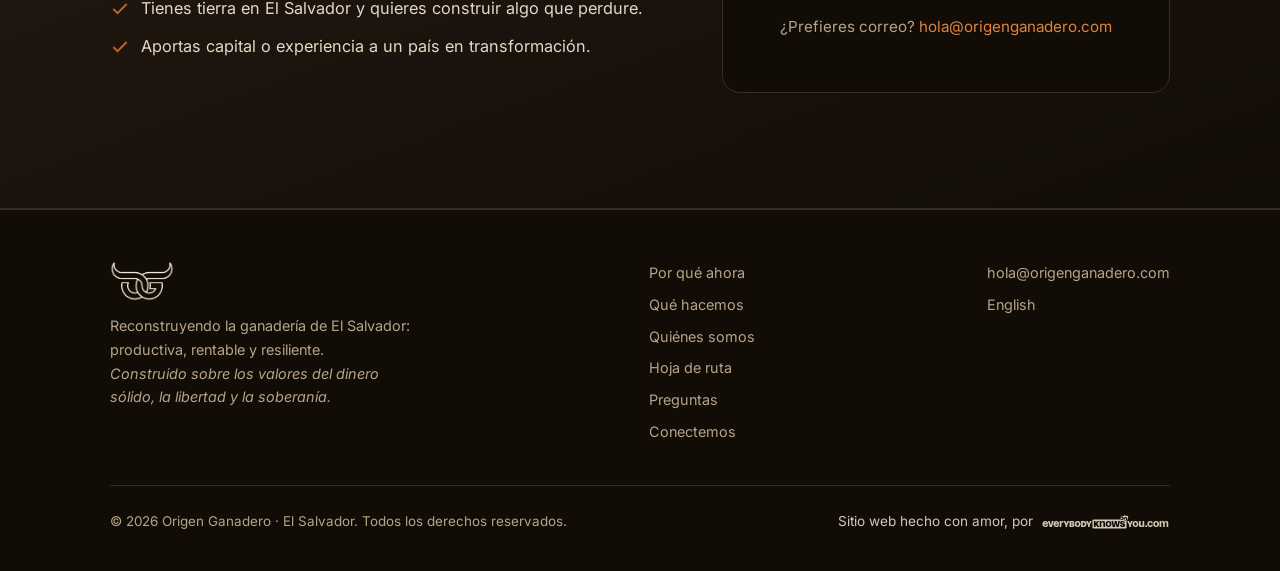
==== commit 86d918f7: "Add Cole Bolton to team as advisor (photo, bilingual bios, structured data, llms files)" ====
--- a/es/index.html
+++ b/es/index.html
@@ -152,7 +152,28 @@
             "Redes de ganaderos"
           ]
         }
-      ]
+      ],
+      "member": {
+        "@type": "Person",
+        "name": "Cole Bolton",
+        "jobTitle": "Asesor",
+        "affiliation": {
+          "@type": "Organization",
+          "name": "K&C Cattle Co., LLC"
+        },
+        "nationality": {
+          "@type": "Country",
+          "name": "Estados Unidos"
+        },
+        "description": "Ganadero texano de tercera generación y propietario de K&C Cattle Co.; experiencia práctica en toda la cadena de valor de la carne, desde la genética y el manejo de ranchos hasta el procesamiento con inspección del USDA, la venta directa al consumidor y las finanzas agrícolas.",
+        "knowsAbout": [
+          "Producción de carne",
+          "Procesamiento de carne",
+          "Genética bovina",
+          "Venta directa de carne al consumidor",
+          "Finanzas agrícolas"
+        ]
+      }
     },
     {
       "@type": "WebSite",
@@ -466,8 +487,8 @@
     <img class="decor decor--fence" src="../assets/images/decor/fence.svg" alt="" aria-hidden="true">
     <div class="wrap">
       <span class="eyebrow reveal">Quiénes somos</span>
-      <h2 class="section-title reveal">Dos perfiles complementarios, una misión.</h2>
-      <p class="lead reveal">Origen Ganadero une una profunda experiencia en desarrollo con el empuje de un emprendedor y una herencia ganadera.</p>
+      <h2 class="section-title reveal">Perfiles complementarios, una misión.</h2>
+      <p class="lead reveal">Origen Ganadero une una profunda experiencia en desarrollo con el empuje de un emprendedor, una herencia ganadera y una experiencia práctica en la cadena de valor de la carne.</p>
       <div class="founders">
         <article class="founder reveal">
           <div class="founder__img"><img src="../assets/images/team/andrea-hernandez-tobar-origen-ganadero.webp" alt="Andrea Hernández Tobar, cofundadora de Origen Ganadero" loading="lazy"></div>
@@ -483,6 +504,14 @@
             <h3>Tomás Taber</h3>
             <span class="founder__role">Cofundador · Genética y red</span>
             <p>Texano de nacimiento y de familia ganadera, Tomás pasó más de una década construyendo tecnología empresarial, llegó a la alta dirección y lanzó la división de fibra óptica que sobrevivió a la empresa que la creó. Llegó al mundo ganadero por una convicción sobre la comida real y la autosuficiencia, y hoy aporta la red, las conexiones de genética y el empuje para que la carne de El Salvador esté entre las mejores del mundo.</p>
+          </div>
+        </article>
+        <article class="founder reveal">
+          <div class="founder__img"><img src="../assets/images/team/cole-bolton-origen-ganadero.webp" alt="Cole Bolton, asesor de Origen Ganadero" loading="lazy"></div>
+          <div class="founder__body">
+            <h3>Cole Bolton</h3>
+            <span class="founder__role">Asesor · Cadena de valor de la carne</span>
+            <p>Ganadero texano de tercera generación y propietario de K&amp;C Cattle Co., Cole ha trabajado en toda la cadena de valor de la carne: genética, manejo de ranchos, procesamiento y venta directa al consumidor. Convirtió una empresa de carne de venta directa en un negocio multimillonario y construyó una planta de procesamiento de 15,000 pies cuadrados con inspección del USDA. Hoy se dedica a la ganadería, la consultoría y la asesoría a productores pecuarios y procesadores de carne en todo Texas, y se desempeña como Director de Crédito y propietario de Frontier Bank of Texas. Su experiencia práctica, desde la genética hasta el procesamiento y las finanzas, aporta una valiosa perspectiva técnica para la modernización del sector ganadero de El Salvador.</p>
           </div>
         </article>
       </div>
--- a/assets/css/styles.css
+++ b/assets/css/styles.css
@@ -138,7 +138,7 @@
 .aud p{color:var(--muted);font-size:.94rem}
 
 /* ---------- founders ---------- */
-.founders{display:grid;grid-template-columns:repeat(2,1fr);gap:1.8rem;margin-top:2.8rem}
+.founders{display:grid;grid-template-columns:repeat(3,1fr);gap:1.8rem;margin-top:2.8rem}
 .founder{background:var(--surface);border:1px solid var(--line);border-radius:18px;overflow:hidden;display:flex;flex-direction:column}
 .founder__img{aspect-ratio:1/1;overflow:hidden}
 .founder__img img{width:100%;height:100%;object-fit:cover;transition:transform .5s}
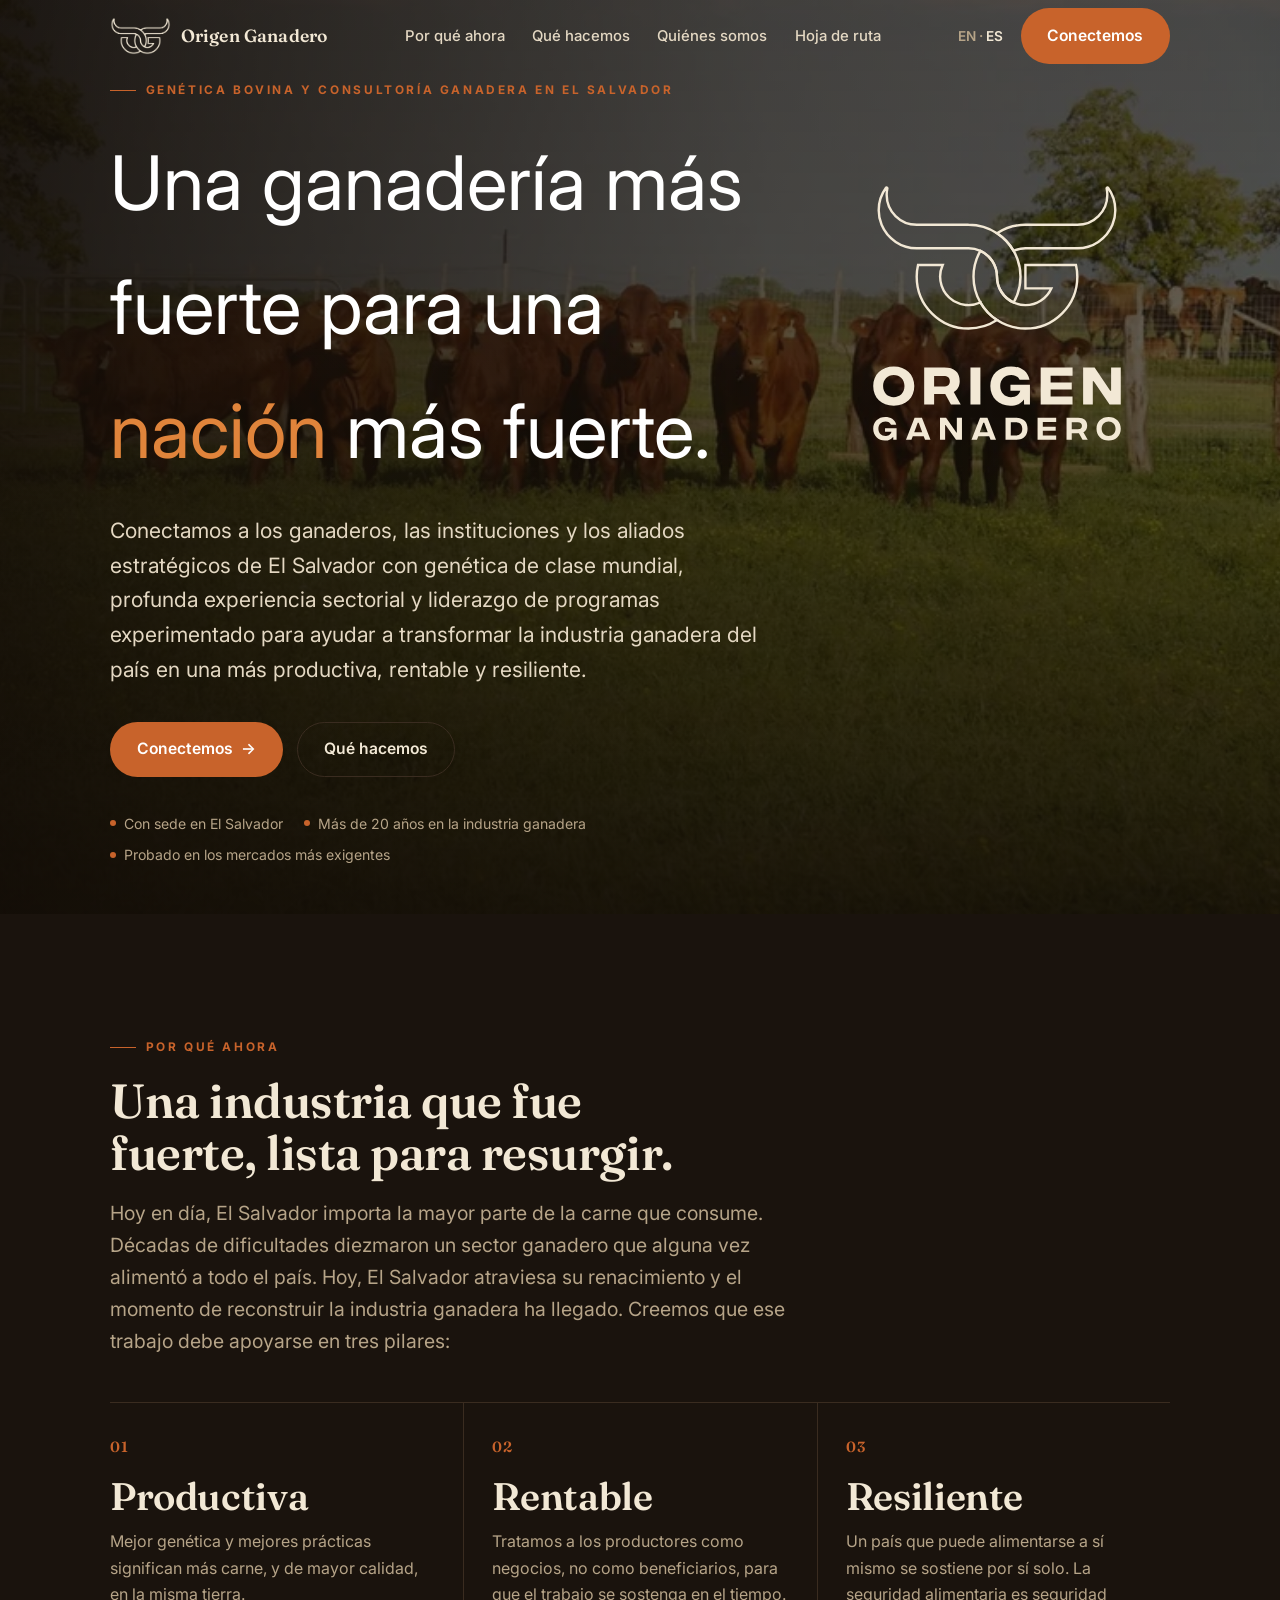
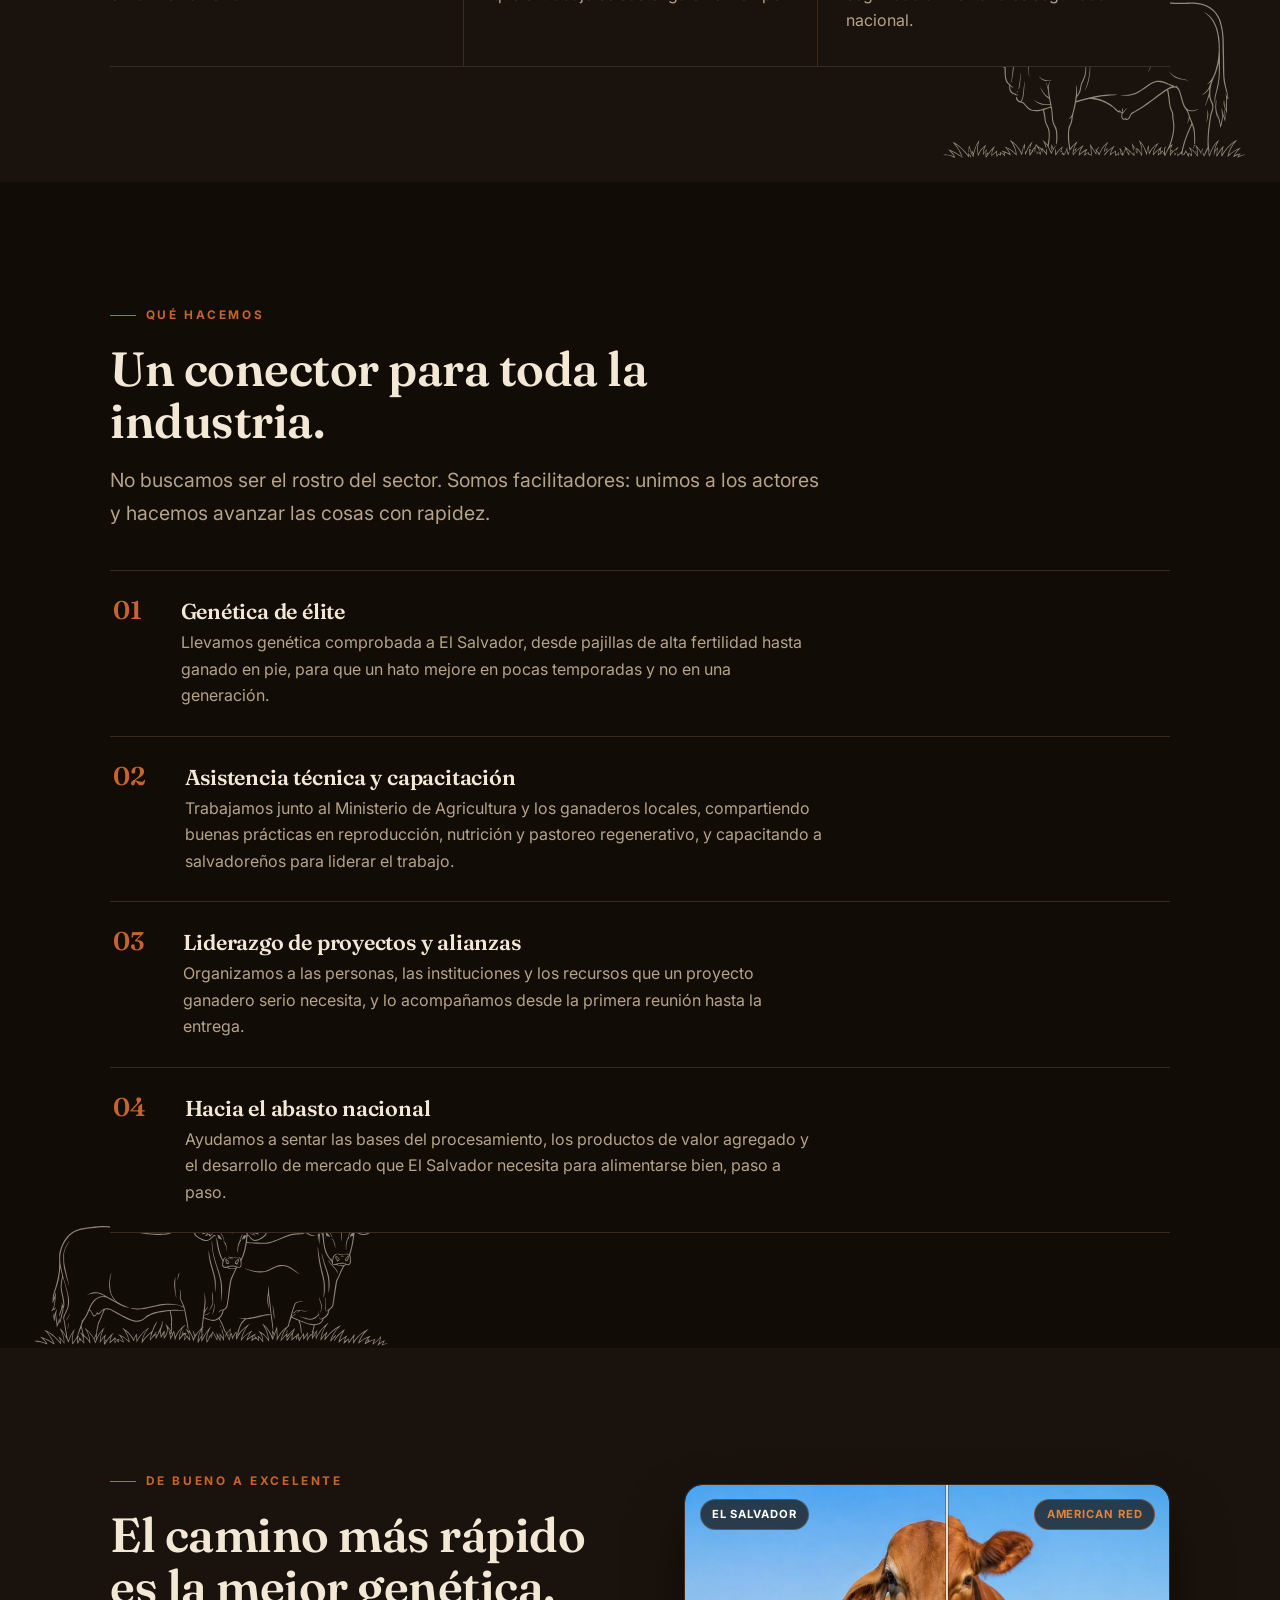
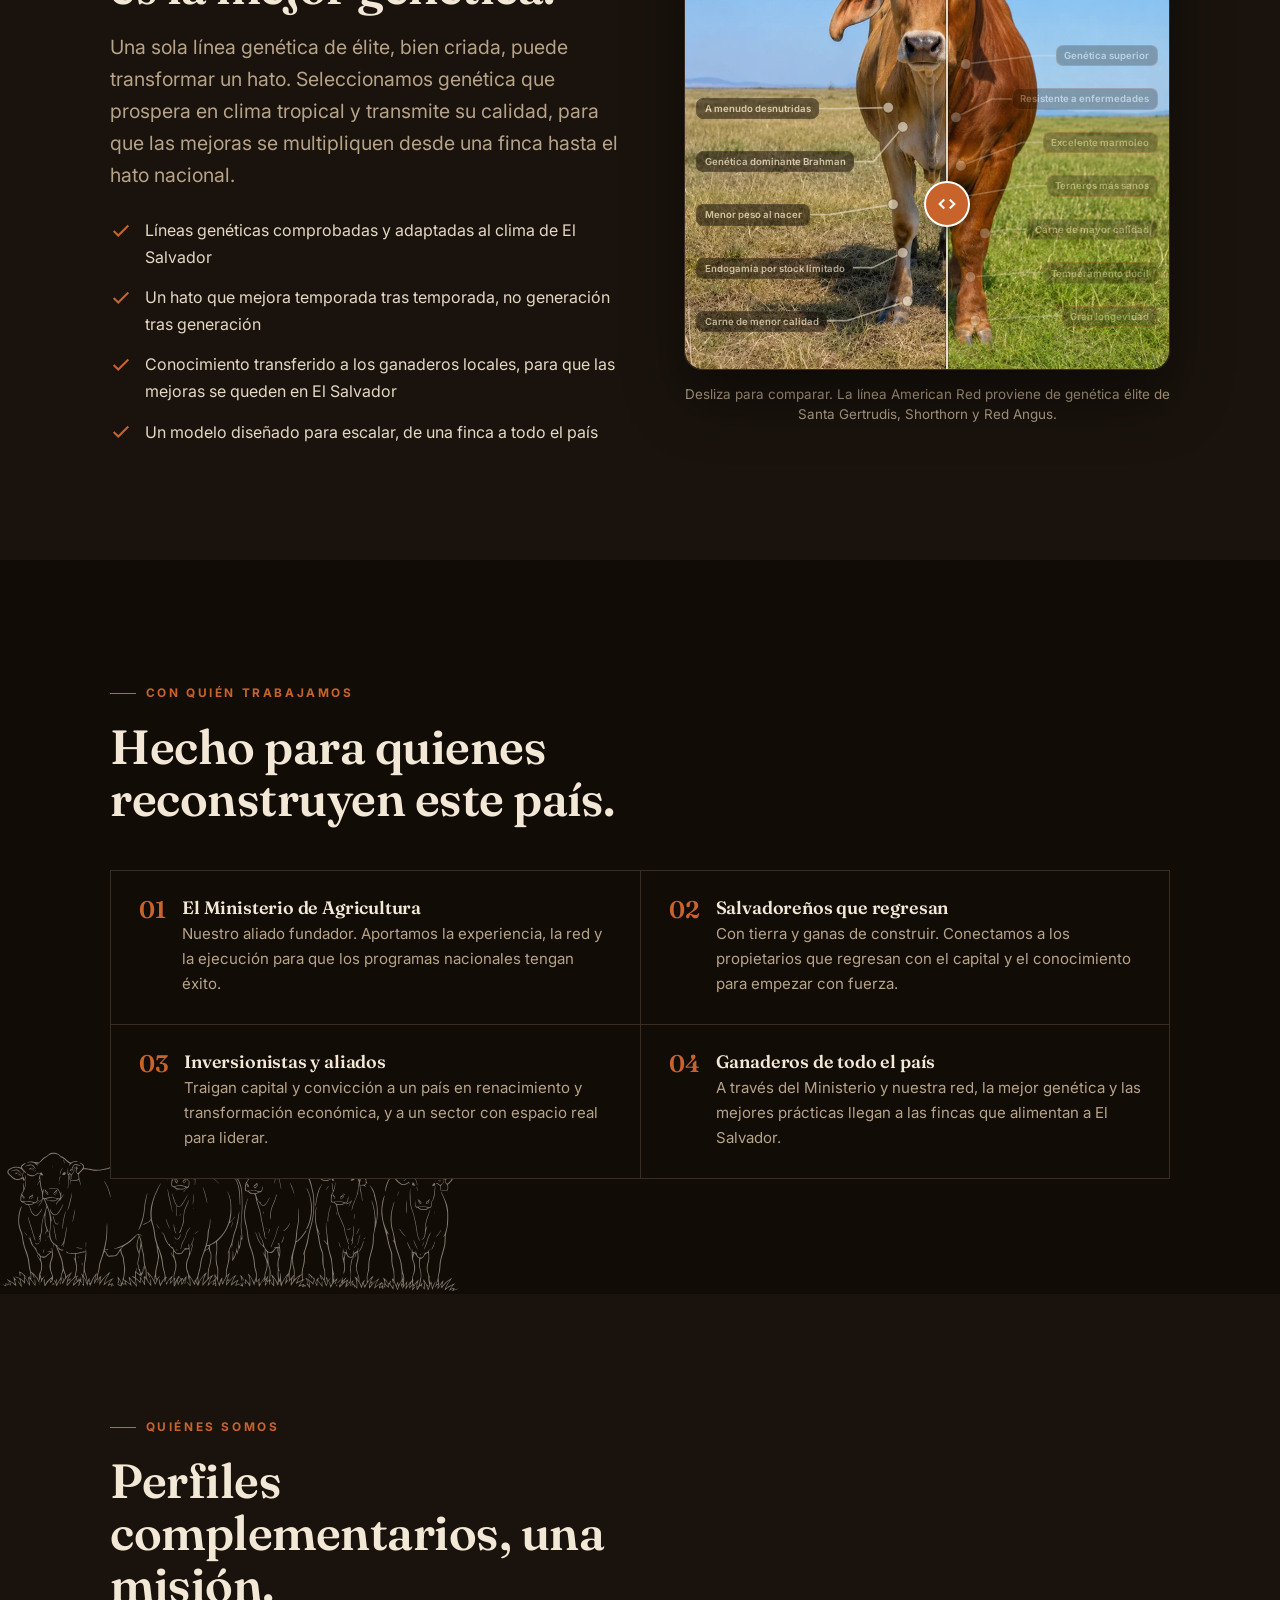
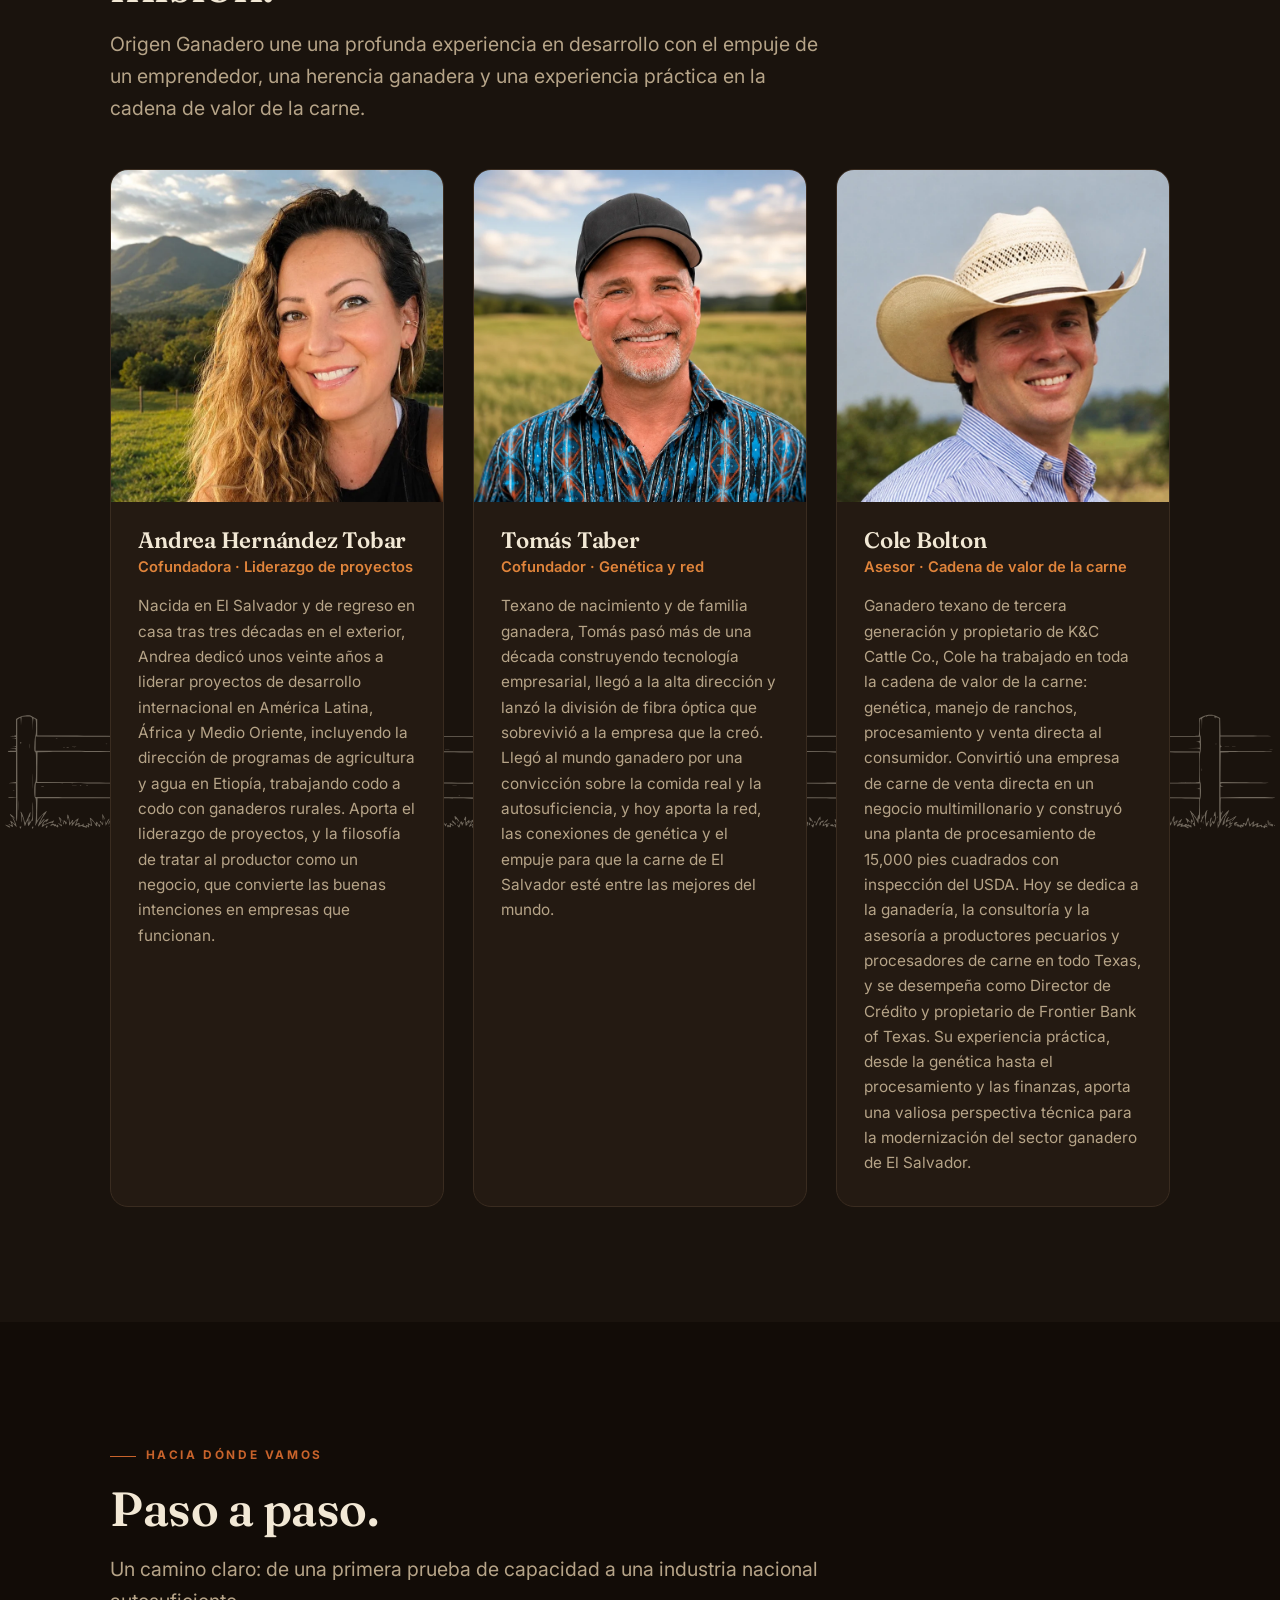
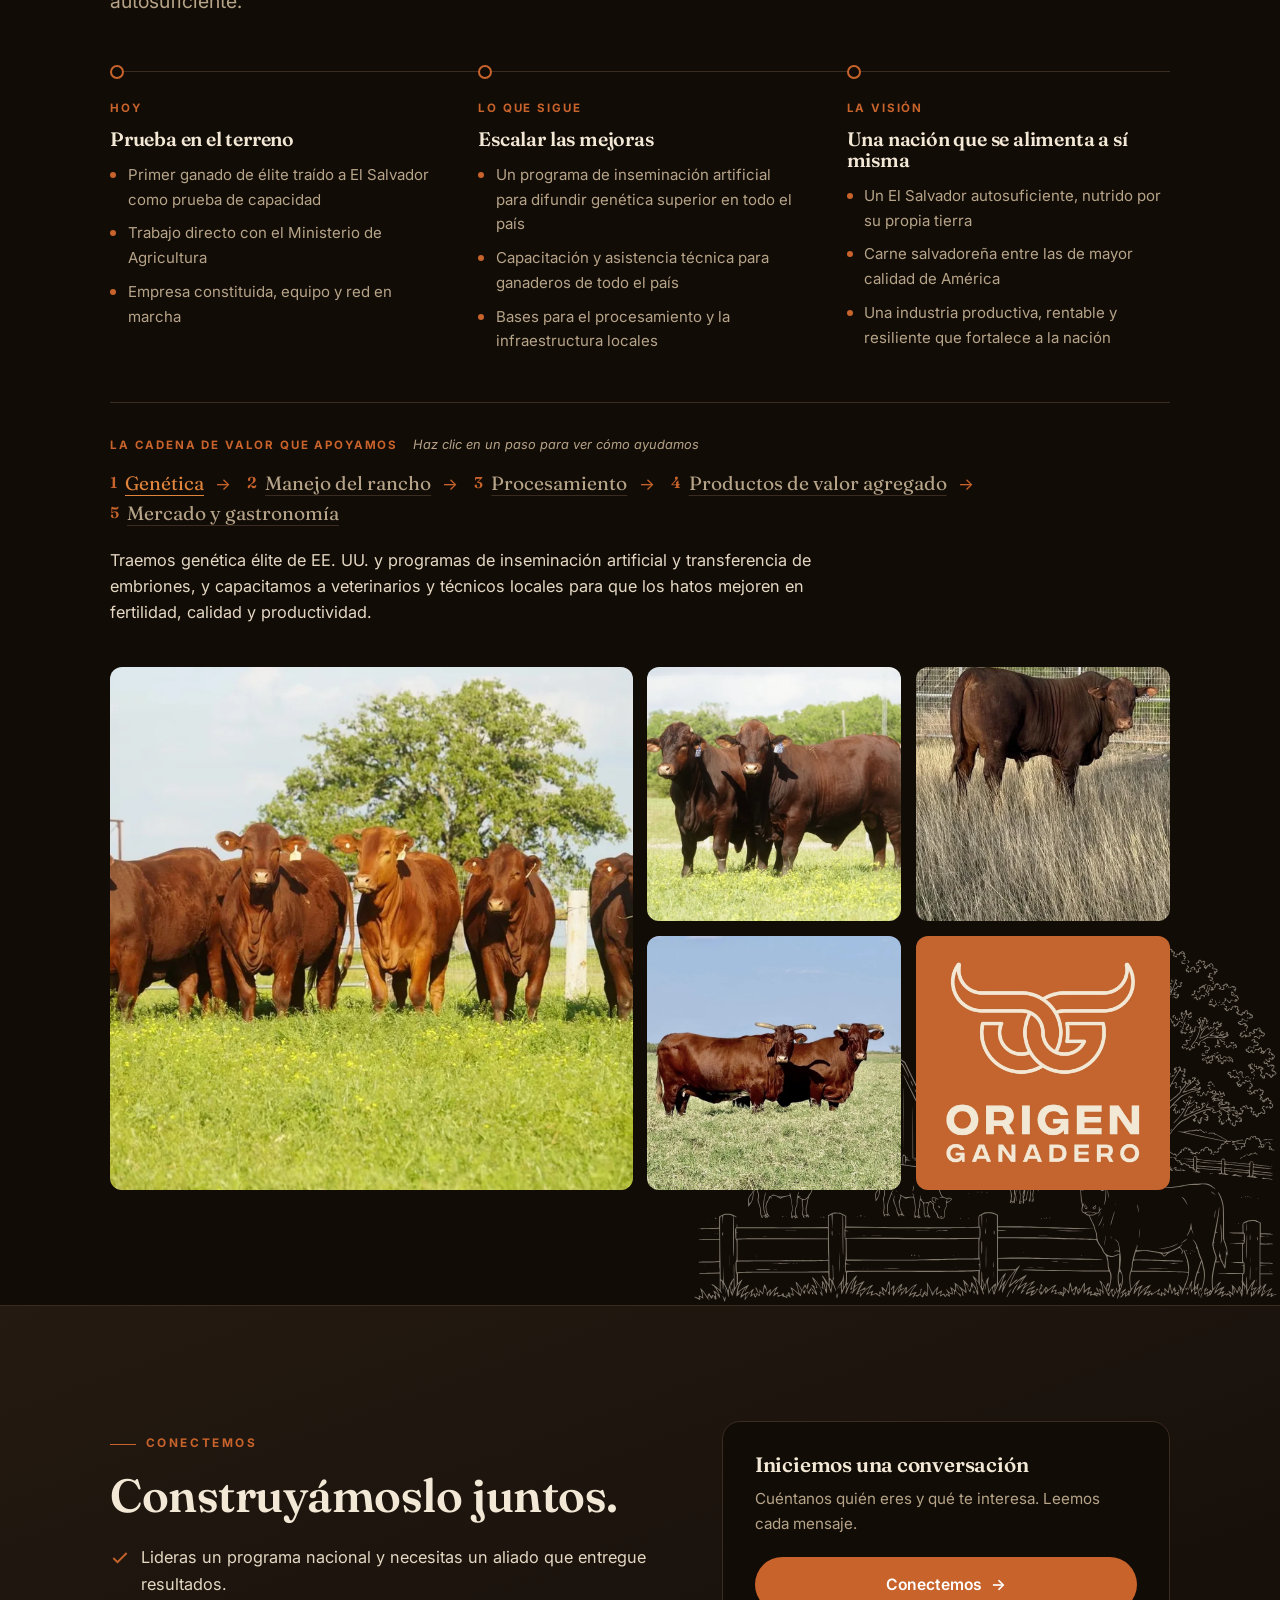
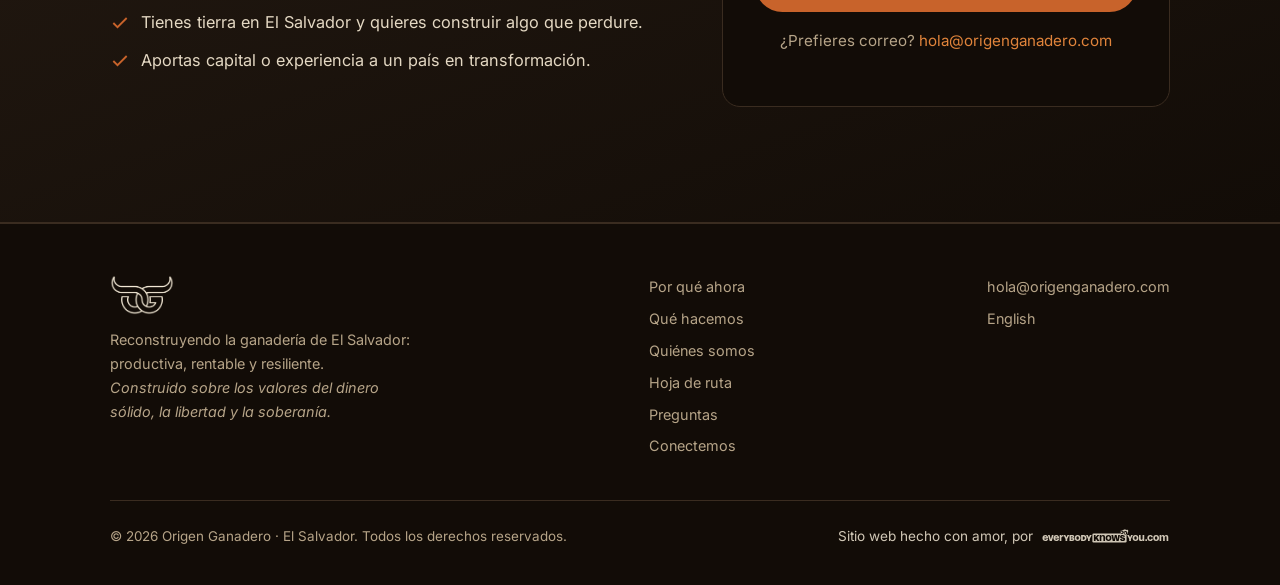
==== commit 14d87dee: "Reframe hero H1 for SEO: keyword-rich H1 (beef cattle genetics, ranch consulting, El Salvador); keep" ====
--- a/es/index.html
+++ b/es/index.html
@@ -344,8 +344,8 @@
     </div>
     <div class="hero__inner wrap">
       <img class="hero-logo" src="../assets/images/logos/og-logo-mix-cream.svg" alt="Logo de Origen Ganadero" fetchpriority="high">
-      <span class="eyebrow">El Salvador · Ganadería</span>
-      <h1>Una ganadería más fuerte para una <span class="accent">nación</span> más fuerte.</h1>
+      <h1 class="eyebrow">Genética Bovina y Consultoría Ganadera en El Salvador</h1>
+      <p class="hero__title">Una ganadería más fuerte para una <span class="accent">nación</span> más fuerte.</p>
       <p class="hero__sub">Conectamos a los ganaderos, las instituciones y los aliados estratégicos de El Salvador con genética de clase mundial, profunda experiencia sectorial y liderazgo de programas experimentado para ayudar a transformar la industria ganadera del país en una más productiva, rentable y resiliente.</p>
       <div class="hero__cta">
         <a class="btn btn--primary" href="https://forms.gle/qtm38CiH8gpXnsta9" target="_blank" rel="noopener">Conectemos <span class="arrow">→</span></a>
--- a/assets/css/styles.css
+++ b/assets/css/styles.css
@@ -82,11 +82,11 @@
     linear-gradient(90deg, rgba(18,12,7,.85) 0%, rgba(18,12,7,.35) 60%, rgba(18,12,7,.2) 100%);
 }
 .hero__inner{position:relative;z-index:1;width:100%;display:grid;grid-template-columns:1fr auto;column-gap:clamp(2rem,5vw,4.5rem);align-items:center}
-.hero h1{
+.hero__title{
   font-size:clamp(2.5rem,6.4vw,4.7rem);max-width:16ch;margin:.4rem 0 1.3rem;
   color:#fff;text-wrap:balance;
 }
-.hero h1 .accent{color:var(--accent-2)}
+.hero__title .accent{color:var(--accent-2)}
 .hero__sub{font-size:clamp(1.05rem,2.3vw,1.32rem);color:var(--body);max-width:50ch;margin-bottom:2.1rem}
 .hero__cta{display:flex;flex-wrap:wrap;gap:.9rem}
 .hero__meta{margin-top:2.2rem;color:var(--muted);font-size:.88rem;display:flex;flex-wrap:wrap;gap:.5rem 1.3rem}
@@ -301,12 +301,12 @@
 }
 
 /* hero brand logo badge (full-color logo on a white rim) */
-.hero__inner > .eyebrow,.hero__inner > h1,.hero__inner > .hero__sub,.hero__inner > .hero__cta,.hero__inner > .hero__meta{grid-column:1;justify-self:start}
+.hero__inner > .eyebrow,.hero__inner > .hero__title,.hero__inner > .hero__sub,.hero__inner > .hero__cta,.hero__inner > .hero__meta{grid-column:1;justify-self:start}
 .hero-logo{grid-column:2;grid-row:2;align-self:center;justify-self:center;width:clamp(240px,27vw,420px);margin:0}
 @media (max-width:820px){
   .hero__inner{grid-template-columns:1fr;justify-items:center;text-align:center;row-gap:1.4rem}
-  .hero__inner > .eyebrow,.hero__inner > h1,.hero__inner > .hero__sub,.hero__inner > .hero__cta,.hero__inner > .hero__meta{grid-column:1;justify-self:center}
-  .hero h1,.hero__sub{margin-left:auto;margin-right:auto}
+  .hero__inner > .eyebrow,.hero__inner > .hero__title,.hero__inner > .hero__sub,.hero__inner > .hero__cta,.hero__inner > .hero__meta{grid-column:1;justify-self:center}
+  .hero__title,.hero__sub{margin-left:auto;margin-right:auto}
   .hero__cta{justify-content:center}
   .hero-logo{grid-column:1;grid-row:auto;width:min(78vw,380px);margin:0 auto .4rem}
 }
